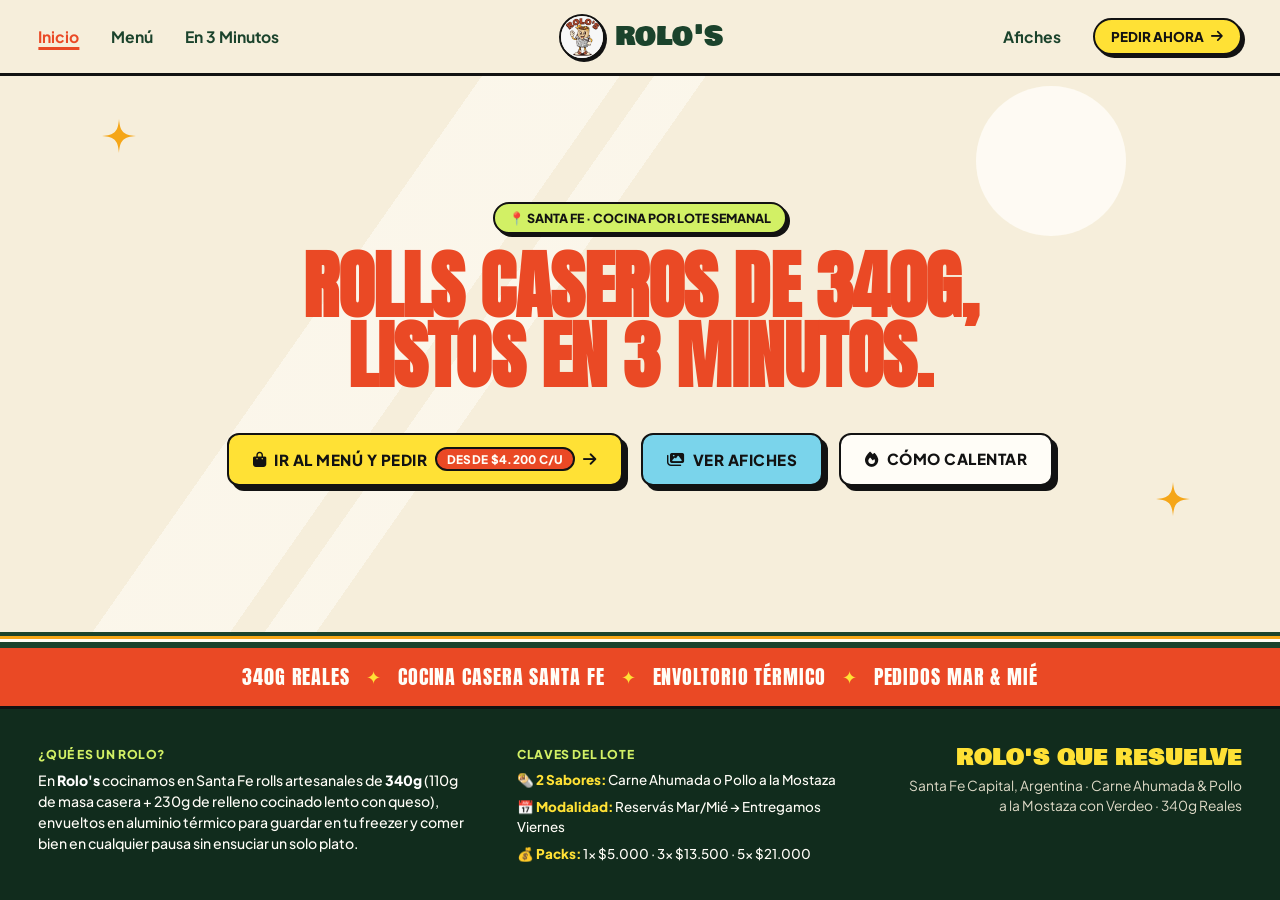
==== index.html @ 0a7bc47a "Move Rolo explainer to 3-column footer with right-aligned brand and balance hero gaps" ====
<!DOCTYPE html>
<html lang="es">
<head>
  <meta charset="UTF-8">
  <meta name="viewport" content="width=device-width, initial-scale=1.0">
  <title>Rolo's — Carne Ahumada &amp; Pollo a la Mostaza | Comida Casera al Paso</title>
  <meta name="description" content="340 gramos reales de sabor casero: Rolo Clásico de Carne Ahumada y Rolo Pollo a la Mostaza con Verdeo. Pedí tu pack semanal en Santa Fe.">

  <!-- Favicon -->
  <link rel="icon" type="image/jpeg" href="assets/img/logo_mascot.jpg">

  <!-- Google Fonts: Anton (Bitesized Condensed), Bowlby One SC (70s), Pacifico (Script), Plus Jakarta Sans (Neo-Brutalism UI) -->
  <link rel="preconnect" href="https://fonts.googleapis.com">
  <link rel="preconnect" href="https://fonts.gstatic.com" crossorigin>
  <link href="https://fonts.googleapis.com/css2?family=Anton&family=Bowlby+One+SC&family=Pacifico&family=Plus+Jakarta+Sans:wght@500;600;700;800;900&display=swap" rel="stylesheet">

  <!-- Font Awesome -->
  <link rel="stylesheet" href="https://cdnjs.cloudflare.com/ajax/libs/font-awesome/6.4.0/css/all.min.css">

  <!-- Stylesheet -->
  <link rel="stylesheet" href="assets/css/styles.css?v=20261117-8">
</head>
<body>

  <!-- Cortina de Transición Full-Screen (estilo La Canaca con logo ROLO'S centrado) -->
  <div class="rolos-page-curtain" id="rolosPageCurtain" aria-hidden="true">
    <div class="curtain-brand-center">
      <img src="assets/img/rolo_clasico.jpg" alt="" class="curtain-logo-img">
      <span class="curtain-logo-wordmark">rolo's</span>
    </div>
  </div>

  <!-- Componente Único Sticky: Header Principal + Sub-header de Vista Secundaria -->
  <header class="site-sticky-header" id="siteStickyHeader">
    <nav class="diner-navbar" aria-label="Navegación principal">
      <ul class="diner-nav-group">
        <li><a href="#inicio" data-view-target="inicio" aria-current="page">Inicio</a></li>
        <li><a href="#menu" data-view-target="menu">Menú</a></li>
        <li><a href="#como-calentar" data-view-target="menu" data-scroll-target="como-calentar">En 3 Minutos</a></li>
      </ul>

      <a href="#inicio" class="diner-brand-logo" data-view-target="inicio">
        <img src="assets/img/rolo_clasico.jpg" alt="Rolo's Mascota">
        <span class="diner-brand-text">rolo's</span>
      </a>

      <ul class="diner-nav-group">
        <li><a href="#afiches" data-view-target="afiches">Afiches</a></li>
        <li><button type="button" class="nav-cta-pill" data-view-target="menu">Pedir Ahora <i class="fas fa-arrow-right" aria-hidden="true"></i></button></li>
      </ul>

      <button type="button" class="nav-cta-pill mobile-nav-cta" data-view-target="menu">
        Pedir <i class="fas fa-arrow-right" aria-hidden="true"></i>
      </button>

      <div class="mobile-header-links" role="navigation" aria-label="Navegación móvil">
        <a href="#inicio" data-view-target="inicio" aria-current="page">Inicio</a>
        <a href="#menu" data-view-target="menu">Menú</a>
        <a href="#como-calentar" data-view-target="menu" data-scroll-target="como-calentar">3 Minutos</a>
        <a href="#afiches" data-view-target="afiches">Afiches</a>
      </div>
    </nav>

    <div class="view-subbar" id="viewSubbar" hidden>
      <span class="view-subbar-label" id="viewSubbarLabel">MENÚ &amp; CÓMO CALENTARLO</span>
    </div>
  </header>

  <main id="appViews">

  <!-- ========================================================================
       VISTA 1: PRINCIPAL / PORTADA (CONDUCE AL MENÚ Y A LOS AFICHES)
       ======================================================================== -->
  <section class="app-view" id="view-home" data-view="inicio" tabindex="-1" aria-label="Inicio de Rolo's">
  <div class="diner-window-frame diner-window-hero">
    <section class="diner-hero-stage">
      <div class="diner-sun-circle" aria-hidden="true"></div>

      <svg class="sparkle-star sparkle-left" viewBox="0 0 64 64" fill="currentColor" aria-hidden="true">
        <path d="M32 0 C34 24 40 30 64 32 C40 34 34 40 32 64 C30 40 24 34 0 32 C24 30 30 24 32 0 Z"/>
      </svg>

      <svg class="sparkle-star sparkle-right" viewBox="0 0 64 64" fill="currentColor" aria-hidden="true">
        <path d="M32 0 C34 24 40 30 64 32 C40 34 34 40 32 64 C30 40 24 34 0 32 C24 30 30 24 32 0 Z"/>
      </svg>

      <!-- 1. Encabezado principal -->
      <div class="hero-head-block view-stagger-1">
        <div class="hero-kicker-pill">
          📍 Santa Fe · Cocina por Lote Semanal
        </div>
        <h1 class="bitesized-headline hero-title-compact">
          ROLLS CASEROS DE 340G,<br>
          LISTOS EN 3 MINUTOS.
        </h1>
      </div>

      <!-- 2. Botones de acción arriba de la info (máxima prioridad en mobile y desktop) -->
      <div class="hero-action-row view-stagger-1">
        <button type="button" class="nb-btn nb-btn-cta-hero" id="btnHeroStartOrder" data-view-target="menu">
          <i class="fas fa-shopping-bag" aria-hidden="true"></i>
          <span>IR AL MENÚ Y PEDIR</span>
          <span class="cta-price-tag">Desde $4.200 c/u</span>
          <i class="fas fa-arrow-right" aria-hidden="true"></i>
        </button>

        <div class="hero-subactions-pair">
          <button type="button" class="nb-btn nb-btn-subaction cyan" id="btnHeroGoFlyers" data-view-target="afiches">
            <i class="fas fa-images" aria-hidden="true"></i>
            <span>VER AFICHES</span>
          </button>
          <a href="#como-calentar" class="nb-btn nb-btn-subaction cream" data-view-target="menu" data-scroll-target="como-calentar">
            <i class="fas fa-fire" aria-hidden="true"></i>
            <span>CÓMO CALENTAR</span>
          </a>
        </div>
      </div>
    </section>

    <!-- Franja Diner 70s Tipográfica de Cierre -->
    <div class="diner-hero-ribbon" aria-hidden="true">
      <div class="ribbon-stripes-70s"></div>
      <div class="ribbon-feature-bar">
        <span>340G REALES</span>
        <span class="ribbon-star">✦</span>
        <span>COCINA CASERA SANTA FE</span>
        <span class="ribbon-star">✦</span>
        <span>ENVOLTORIO TÉRMICO</span>
        <span class="ribbon-star">✦</span>
        <span>PEDIDOS MAR &amp; MIÉ</span>
      </div>
    </div>
  </div>
  </section>

  <!-- ========================================================================
       VISTA 2: MENÚ COMPLETO + GUÍA DE COCCIÓN EN 3 MINUTOS (CONTENIDO TAL CUAL)
       ======================================================================== -->
  <section class="app-view" id="view-menu" data-view="menu" tabindex="-1" aria-label="Menú y Cómo Cocinar el Rolo" hidden>

  <!-- ========================================================================
       2. FLUJO DE COMPRA DESKTOP (>= 768px): CARTA MENU + MOSTRADOR CHECKOUT
       (La vista de 3 celulares amarillos NO se muestra en Desktop)
       ======================================================================== -->
  <section class="bitesized-tile-section desktop-only-flow" id="carta-diner">
    <div class="desktop-kiosk-grid">

      <!-- COLUMNA IZQUIERDA: LA CARTA INTERACTIVA (SOLO 2 SABORES + PACKS) -->
      <div class="bitesized-menu-sheet">
        <div class="bitesized-menu-inner">
          <div class="menu-sheet-topbar">
            <h2 class="bitesized-menu-header">MENU</h2>
            <!-- Sticker ubicado limpiamente arriba, jamás pisa precios -->
            <div class="menu-header-sticker" title="Mascota Rolo del sabor seleccionado">
              <img src="assets/img/rolo_clasico.jpg" alt="Rolo Clásico Sticker" id="desktopStickerImg">
            </div>
          </div>

          <div class="bitesized-script-divider">
            <span>Armá tu Pedido en 2 Pasos</span>
          </div>

          <!-- PASO 1: Elegí tu Pack Rápido -->
          <div class="desktop-step-heading">
            <span class="step-badge-num">1</span> Elegí un pack rápido (o combiná abajo libremente)
          </div>
          <div class="desktop-pack-pills" role="group" aria-label="Packs promocionales">
            <button type="button" class="pack-pill-btn" data-desktop-pack="1">
              <span class="pack-pill-tag">Para probar</span>
              <span class="pack-pill-title">1 ROLO</span>
              <span class="pack-pill-price"><span class="pack-pill-old">$6.000</span>$5.000</span>
            </button>
            <button type="button" class="pack-pill-btn" data-desktop-pack="3">
              <span class="pack-pill-tag">Ahorrás 10%</span>
              <span class="pack-pill-title">PACK X 3</span>
              <span class="pack-pill-price"><span class="pack-pill-old">$16.500</span>$13.500</span>
            </button>
            <button type="button" class="pack-pill-btn" data-desktop-pack="5">
              <span class="pack-pill-tag">⭐ Más elegido</span>
              <span class="pack-pill-title">PACK X 5</span>
              <span class="pack-pill-price"><span class="pack-pill-old">$25.000</span>$21.000</span>
            </button>
          </div>

          <!-- PASO 2: Combiná los 2 Únicos Sabores de Rolo -->
          <div class="desktop-step-heading">
            <span class="step-badge-num">2</span> Combiná cuántos de cada sabor querés
          </div>
          <ul class="diner-menu-list">
            <!-- Sabor 1: Carne Ahumada -->
            <li class="diner-menu-row active-flavor" data-desktop-flavor="clasico">
              <div class="diner-menu-line">
                <img src="assets/img/rolo_clasico.jpg" alt="Rolo de Carne Ahumada" class="diner-row-thumb">
                <span class="diner-item-name">ROLO CLÁSICO (CARNE AHUMADA)</span>
                <span class="diner-dots"></span>
                <span class="diner-item-old-price">$6.000</span>
                <span class="diner-item-price">$5.000</span>
              </div>
              <div class="diner-row-bottom">
                <span class="diner-item-sub">340g · 60% cerdo magro braseado, 40% cebolla caramelizada, queso cremoso y masa casera.</span>
                <div class="desktop-stepper" aria-label="Cantidad de Rolo Carne Ahumada">
                  <button type="button" class="stepper-btn minus" data-step="dec" data-flavor="clasico" aria-label="Quitar uno de Carne">−</button>
                  <span class="stepper-qty" id="desktopQtyClasico">0</span>
                  <button type="button" class="stepper-btn" data-step="inc" data-flavor="clasico" aria-label="Sumar uno de Carne">+</button>
                </div>
              </div>
            </li>

            <!-- Sabor 2: Pollo a la Mostaza con Verdeo -->
            <li class="diner-menu-row" data-desktop-flavor="pollo">
              <div class="diner-menu-line">
                <img src="assets/img/rolo_pollo.jpg" alt="Rolo de Pollo a la Mostaza" class="diner-row-thumb">
                <span class="diner-item-name">POLLO A LA MOSTAZA CON VERDEO</span>
                <span class="diner-dots"></span>
                <span class="diner-item-old-price">$6.000</span>
                <span class="diner-item-price">$5.000</span>
              </div>
              <div class="diner-row-bottom">
                <span class="diner-item-sub">340g · Suprema desmechada en salsa suave de mostaza gourmet, verdeo fresco y muzzarella.</span>
                <div class="desktop-stepper" aria-label="Cantidad de Rolo Pollo a la Mostaza">
                  <button type="button" class="stepper-btn minus" data-step="dec" data-flavor="pollo" aria-label="Quitar uno de Pollo">−</button>
                  <span class="stepper-qty" id="desktopQtyPollo">0</span>
                  <button type="button" class="stepper-btn" data-step="inc" data-flavor="pollo" aria-label="Sumar uno de Pollo">+</button>
                </div>
              </div>
            </li>
          </ul>

          <!-- Aviso Inteligente de Descuento en Vivo -->
          <div class="desktop-promo-nudge" id="desktopPromoNudge" role="status" aria-live="polite">
            <i class="fas fa-hand-point-up"></i>
            <span>Sumá al menos 1 Rolo de Carne o Pollo arriba para preparar tu pedido.</span>
          </div>
        </div>
      </div>

      <!-- COLUMNA DERECHA (STICKY): VISOR DE MASCOTA ROLO + CHECKOUT WHATSAPP -->
      <aside class="desktop-counter-panel" aria-labelledby="desktopCounterHeading">
        <div class="desktop-step-heading" id="desktopCounterHeading" style="margin-bottom: 0.65rem;">
          <span class="step-badge-num">3</span> Tu Rolo en vivo &amp; envío por WhatsApp
        </div>

        <!-- Visor Dinámico de Mascota -->
        <div class="counter-mascot-stage">
          <img src="assets/img/rolo_clasico.jpg" alt="Mascota Rolo Activa" id="desktopShowcaseImg">
          <div class="counter-flavor-title" id="desktopShowcaseTitle">Rolo Clásico (Carne Ahumada)</div>
          <div class="mascot-speech-pill" id="desktopShowcaseSpeech">
            "¡El rey indiscutido con carne ahumada y queso fundente!"
          </div>
          <p class="counter-ingredients-text" id="desktopShowcaseIngredients">
            <strong>340g reales:</strong> 60% cerdo magro braseado + 40% cebolla caramelizada ahumada + 30g queso cremoso en masa casera de 110g.
          </p>
        </div>

        <!-- Metodología del Negocio + Countdown del Lote -->
        <div class="counter-methodology-card">
          <div class="methodology-header">
            <span class="methodology-tag"><i class="fas fa-calendar-check" aria-hidden="true"></i> Pedido por Lote</span>
            <span class="methodology-timer">
              Cierra: <strong class="counter-countdown-digits" id="desktopCountdownText">02d : 10h : 06m</strong>
            </span>
          </div>
          <div class="methodology-grid">
            <div class="methodology-step">
              <strong>1. Reservás tu lugar</strong>
              <span>Martes 20 y Miérc. 21</span>
              <small>Tomamos reservas hasta el cierre para cocinar sin sobrestock.</small>
            </div>
            <div class="methodology-step">
              <strong>2. Día de entrega</strong>
              <span>Viernes 23 en Santa Fe</span>
              <small>Recibís tus rolos frescos y envasados, listos para calentar en 3 min.</small>
            </div>
          </div>
        </div>

        <!-- Resumen Ticket -->
        <div class="counter-ticket-summary">
          <div>
            <strong style="font-size: 0.88rem; display: block;" id="desktopTicketTitle">SIN ROLO SELECCIONADO</strong>
            <span class="ticket-items-text" id="desktopTicketItems">Elegí al menos 1 Rolo</span>
          </div>
          <div class="ticket-price-box">
            <span class="ticket-old-price" id="desktopTicketOld">$0</span>
            <span class="ticket-final-price" id="desktopTicketFinal">$0</span>
          </div>
        </div>

        <!-- Formulario Accesible Desktop Checkout -->
        <form id="desktopOrderForm" novalidate aria-labelledby="desktopCounterHeading">
          <div class="nb-field">
            <label for="dClientName">Tu Nombre y Apellido <span aria-hidden="true">*</span></label>
            <input type="text" id="dClientName" name="client_name" class="nb-input" placeholder="Ej: Lucas Gómez" autocomplete="name" enterkeyhint="next" required>
            <span class="nb-field-error" id="dNameError" aria-live="polite"></span>
          </div>

          <div class="nb-field">
            <label for="dClientZone">Zona / Entrega en Santa Fe</label>
            <select id="dClientZone" name="client_zone" class="nb-input">
              <option value="Facultades (Junín y Pje. San Martín / UNL / UTN)">Facultades (Junín y Pje. San Martín)</option>
              <option value="Shopping / Peatonal San Martín">Shopping / Peatonal San Martín</option>
              <option value="Bulevar Gálvez / Pellegrini">Bulevar Gálvez / Pellegrini</option>
              <option value="Envío a Domicilio Viernes 23">Envío a Domicilio (Viernes 23)</option>
            </select>
          </div>

          <div class="nb-field">
            <label for="dClientAddress">Dirección o Local (Opcional)</label>
            <input type="text" id="dClientAddress" name="client_address" class="nb-input" placeholder="Ej: San Jerónimo 2400 / Local 12" autocomplete="street-address" enterkeyhint="done">
          </div>

          <fieldset class="nb-fieldset">
            <legend>Medio de Pago</legend>
            <div class="nb-radio-group">
              <label class="nb-radio-option">
                <input type="radio" name="d_payment" value="Transferencia / Alias" checked> Transferencia / Alias
              </label>
              <label class="nb-radio-option">
                <input type="radio" name="d_payment" value="Efectivo al recibir"> Efectivo al recibir
              </label>
            </div>
          </fieldset>

          <button type="submit" class="nb-btn nb-btn-yellow" id="dSubmitBtn" style="width: 100%; font-size: 0.98rem;">
            <i class="fab fa-whatsapp" style="font-size: 1.25rem;"></i>
            <span id="dSubmitLabel">ENVIAR PEDIDO ($0)</span>
          </button>
          <p id="dFormStatus" role="status" aria-live="polite" style="font-size: 0.78rem; font-weight: 800; color: var(--diner-green); text-align: center; margin-top: 0.45rem;"></p>
        </form>
      </aside>

    </div>
  </section>

  <!-- ========================================================================
       3. APP MOBILE-FIRST (@sepidy — SOLO VISIBLE EN MOBILE < 768px)
       ======================================================================== -->
  <section class="sepidy-app-section mobile-only-app" id="app-neobrutalista">
    <div class="sepidy-mobile-shell">

      <!-- PANTALLA 1 COMBINADA: SABORES + CONTADORES + DESCUENTOS + CHECKOUT -->
      <article class="sepidy-phone-frame" id="phoneScreenCatalog" data-screen="catalog">
        <div>
          <div class="sepidy-profile-bar">
            <div class="sepidy-profile-left">
              <img src="assets/img/rolo_clasico.jpg" alt="Rolo Avatar" class="sepidy-avatar" id="mHeaderAvatar1">
              <div class="sepidy-user-meta">
                <h3>Rolo's Santa Fe</h3>
                <span class="sepidy-handle-pill" id="mCartBadgeHandle">0 Rolo(s) cargados</span>
                <p>1x $5.000 · 3x $13.500 · 5x $21.000</p>
              </div>
            </div>
            <div style="display: flex; gap: 0.35rem;">
              <button type="button" class="sepidy-edit-dot" id="mFocusSearchBtn" aria-label="Buscar sabor">
                <i class="fas fa-search"></i>
              </button>
              <button type="button" class="sepidy-edit-dot" id="mBtnClearCart" aria-label="Reiniciar orden" style="background: #FFF;">
                <i class="fas fa-redo-alt"></i>
              </button>
            </div>
          </div>

          <div class="sepidy-inner-sheet">
            <search>
              <div class="sepidy-search-box">
                <i class="fas fa-search" aria-hidden="true"></i>
                <label for="mSearchInput" class="visually-hidden">Buscar sabor</label>
                <input type="search" id="mSearchInput" placeholder="Buscar Carne o Pollo..." autocorrect="off" spellcheck="false">
              </div>
            </search>

            <!-- Tabs Accesibles con focusgroup="tablist nomemory" -->
            <div class="sepidy-tabs-row" focusgroup="tablist nomemory" aria-label="Filtrar sabores de Rolo">
              <button type="button" class="sepidy-tab-btn" id="tab-all" aria-selected="true" focusgroupstart data-m-filter="all">TODOS (2)</button>
              <button type="button" class="sepidy-tab-btn" id="tab-clasico" aria-selected="false" data-m-filter="clasico">CARNE</button>
              <button type="button" class="sepidy-tab-btn" id="tab-pollo" aria-selected="false" data-m-filter="pollo">POLLO</button>
            </div>

            <div role="tabpanel" id="mCatalogPanel" aria-labelledby="tab-all">
              <!-- Tarjeta 1: Carne Ahumada -->
              <div class="sepidy-challenge-item" data-m-card="clasico">
                <div class="sepidy-item-title">[1/2] · Rolo Clásico Ahumado</div>
                <div class="sepidy-difficulty-row">
                  <span>Saciedad &amp; Sabor</span>
                  <span class="nb-stars" aria-label="5 de 5 estrellas">★★★★★</span>
                </div>
                <div class="sepidy-mini-author">
                  <img src="assets/img/rolo_clasico.jpg" alt="Rolo Clásico">
                  <div class="sepidy-user-meta">
                    <h3>Carne Ahumada y Queso</h3>
                    <span class="sepidy-handle-pill">@rolo.clasico</span>
                  </div>
                </div>
                <div class="sepidy-stats-row">
                  <span>Peso: 340g Reales</span>
                  <span>60% Cerdo / 40% Cebolla</span>
                </div>
                <div class="sepidy-dates-row">
                  <span>1 Rolo: <strong>$5.000</strong></span>
                  <span>Pack x5: <strong>$4.200 c/u</strong></span>
                </div>
                <div class="sepidy-dual-btns">
                  <button type="button" class="sepidy-action-btn cyan m-btn-preview" data-flavor="clasico">VER ROLO</button>
                  <div class="m-inline-stepper" aria-label="Cantidad de Carne Ahumada">
                    <button type="button" class="m-step-btn" data-m-step="dec" data-flavor="clasico" aria-label="Quitar uno de Carne Ahumada">−</button>
                    <span class="m-step-qty" id="mCardQtyClasico">0</span>
                    <button type="button" class="m-step-btn plus" data-m-step="inc" data-flavor="clasico" aria-label="Sumar uno de Carne Ahumada">+</button>
                  </div>
                </div>
              </div>

              <!-- Tarjeta 2: Pollo a la Mostaza con Verdeo -->
              <div class="sepidy-challenge-item" data-m-card="pollo">
                <div class="sepidy-item-title">[2/2] · Pollo a la Mostaza</div>
                <div class="sepidy-difficulty-row">
                  <span>Nuevo Sabor con Verdeo</span>
                  <span class="nb-stars" aria-label="5 de 5 estrellas">★★★★★</span>
                </div>
                <div class="sepidy-mini-author">
                  <img src="assets/img/rolo_pollo.jpg" alt="Rolo Pollo a la Mostaza">
                  <div class="sepidy-user-meta">
                    <h3>Pollo, Mostaza y Verdeo</h3>
                    <span class="sepidy-handle-pill">@rolo.pollo</span>
                  </div>
                </div>
                <div class="sepidy-stats-row">
                  <span>Peso: 340g Reales</span>
                  <span>Suprema + Muzzarella</span>
                </div>
                <div class="sepidy-dates-row">
                  <span>1 Rolo: <strong>$5.000</strong></span>
                  <span>Pack x5: <strong>$4.200 c/u</strong></span>
                </div>
                <div class="sepidy-dual-btns">
                  <button type="button" class="sepidy-action-btn cyan m-btn-preview" data-flavor="pollo">VER ROLO</button>
                  <div class="m-inline-stepper" aria-label="Cantidad de Pollo a la Mostaza">
                    <button type="button" class="m-step-btn" data-m-step="dec" data-flavor="pollo" aria-label="Quitar uno de Pollo">−</button>
                    <span class="m-step-qty" id="mCardQtyPollo">0</span>
                    <button type="button" class="m-step-btn plus" data-m-step="inc" data-flavor="pollo" aria-label="Sumar uno de Pollo">+</button>
                  </div>
                </div>
              </div>
            </div>
          </div>

          <!-- Barra dinámica de ahorro hacia Pack x3 / x5 -->
          <div class="sepidy-invite-banner" id="mPromoUpsellBanner" aria-live="polite">
            <p id="mPromoUpsellText">Sumá tu primer Rolo o armá un <strong>Pack x3 ($13.500)</strong>.</p>
            <button type="button" class="sepidy-action-btn yellow" id="mBtnQuickUpsell">
              +1 ROLO
            </button>
          </div>

          <!-- BLOQUE INTEGRADO: TOTAL + METODOLOGÍA + FORMULARIO CHECKOUT -->
          <div class="sepidy-inner-sheet" id="mobileCheckoutSection" style="margin-bottom: 0;">
            <div class="m-total-box">
              <div>
                <span class="m-total-label" id="mCartComboLabel">SIN ROLO SELECCIONADO</span>
                <span class="m-total-items" id="mCartSummaryItems">Elegí al menos 1 Rolo</span>
                <span class="m-total-old" id="mCartOldTotal">$0</span>
              </div>
              <div class="m-total-price" id="mCartFinalTotal">$0</div>
            </div>

            <div class="m-methodology-strip">
              <span><strong>1. Reservás:</strong> Mar 20 y Mié 21</span>
              <span><strong>2. Recibís:</strong> Vie 23</span>
            </div>

            <form id="mobileOrderForm" novalidate aria-label="Finalizar pedido en móvil">
              <div class="nb-field">
                <label for="mClientName">Tu Nombre <span aria-hidden="true">*</span></label>
                <input type="text" id="mClientName" name="m_client_name" class="nb-input" placeholder="Ej: Lucas Gómez" autocomplete="name" enterkeyhint="next" required>
                <span class="nb-field-error" id="mNameError" aria-live="polite"></span>
              </div>

              <div class="nb-field">
                <label for="mClientZone">Entrega en Santa Fe</label>
                <select id="mClientZone" name="m_client_zone" class="nb-input">
                  <option value="Facultades (Junín y Pje. San Martín / UNL / UTN)">Facultades (Junín y Pje. San Martín)</option>
                  <option value="Shopping / Peatonal San Martín">Shopping / Peatonal San Martín</option>
                  <option value="Bulevar Gálvez / Pellegrini">Bulevar Gálvez / Pellegrini</option>
                  <option value="Envío a Domicilio Viernes 23">Envío a Domicilio (Viernes 23)</option>
                </select>
              </div>

              <div class="nb-field">
                <label for="mClientAddress">Dirección / Referencia (Opcional)</label>
                <input type="text" id="mClientAddress" name="m_client_address" class="nb-input" placeholder="Ej: San Jerónimo 2400" autocomplete="street-address" enterkeyhint="done">
              </div>

              <fieldset class="nb-fieldset">
                <legend>Medio de Pago</legend>
                <div class="nb-radio-group">
                  <label class="nb-radio-option">
                    <input type="radio" name="m_payment" value="Transferencia / Alias" checked> Transferencia
                  </label>
                  <label class="nb-radio-option">
                    <input type="radio" name="m_payment" value="Efectivo al recibir"> Efectivo
                  </label>
                </div>
              </fieldset>

              <button type="submit" class="nb-btn nb-btn-yellow" id="mSubmitBtn" style="width: 100%; font-size: 0.92rem;">
                <i class="fab fa-whatsapp" style="font-size: 1.2rem;"></i>
                <span id="mSubmitLabel">ENVIAR POR WHATSAPP ($0)</span>
              </button>
              <p id="mFormStatus" role="status" aria-live="polite" style="font-size: 0.76rem; font-weight: 800; color: var(--diner-green); text-align: center; margin-top: 0.4rem;"></p>
            </form>
          </div>
        </div>
      </article>

      <!-- PANTALLA 2: MASCOTA ROLO EN VIVO + COUNTDOWN DEL LOTE -->
      <article class="sepidy-phone-frame" id="phoneScreenLote" data-screen="lote" hidden>
        <div>
          <button type="button" class="m-back-bar" id="mBtnBackToCatalog">
            <i class="fas fa-arrow-left" aria-hidden="true"></i>
            <span>VOLVER AL PEDIDO</span>
          </button>

          <div class="sepidy-profile-bar">
            <div class="sepidy-profile-left">
              <img src="assets/img/rolo_clasico.jpg" alt="Rolo Activo" class="sepidy-avatar" id="mLiveAvatarTop">
              <div class="sepidy-user-meta">
                <h3 id="mLiveHeaderName">Rolo Clásico</h3>
                <span class="sepidy-handle-pill" id="mLiveHeaderHandle">@rolo.clasico</span>
                <p>Masa casera 110g + 230g relleno</p>
              </div>
            </div>
            <button type="button" class="sepidy-edit-dot" id="mSwitchFlavorQuick" aria-label="Alternar entre Carne y Pollo">
              <i class="fas fa-sync-alt"></i>
            </button>
          </div>

          <div class="sepidy-inner-sheet">
            <div class="sepidy-item-title">Lote Octubre · Preventa Semanal</div>
            <div class="sepidy-difficulty-row">
              <span>Tocá abajo para cambiar entre Carne y Pollo</span>
            </div>

            <!-- Botón rápido de cambio de personaje -->
            <div class="sepidy-dual-btns" style="margin-bottom: 0.55rem;">
              <button type="button" class="sepidy-action-btn yellow m-btn-preview" data-flavor="clasico">🥩 Carne</button>
              <button type="button" class="sepidy-action-btn cyan m-btn-preview" data-flavor="pollo">🍗 Pollo</button>
            </div>

            <div class="mascot-live-stage">
              <img src="assets/img/rolo_clasico.jpg" alt="Mascota Rolo Dinámica" id="mShowcaseImg">
              <div class="mascot-speech-pill" id="mShowcaseSpeech">
                "¡El rey indiscutido con carne ahumada y queso fundente!"
              </div>
            </div>

            <p style="font-size: 0.78rem; font-weight: 700; color: #333; margin-bottom: 0.45rem;" id="mShowcaseIngredients">
              <strong>Ingredientes (340g):</strong> 60% cerdo magro braseado + 40% cebolla caramelizada ahumada + 30g queso cremoso.
            </p>

            <div class="sepidy-stats-row">
              <span>Pedidos: Martes 20 y Miérc. 21</span>
              <span>Entrega: Viernes 23</span>
            </div>

            <div class="sepidy-countdown-grid" aria-label="Tiempo restante para cierre de pedidos">
              <div class="countdown-unit">
                <div class="countdown-box" id="cdDays">02</div>
                <div class="countdown-label">Días</div>
              </div>
              <div class="countdown-colon">:</div>
              <div class="countdown-unit">
                <div class="countdown-box" id="cdHours">10</div>
                <div class="countdown-label">Horas</div>
              </div>
              <div class="countdown-colon">:</div>
              <div class="countdown-unit">
                <div class="countdown-box" id="cdMins">06</div>
                <div class="countdown-label">Mins</div>
              </div>
            </div>

            <button type="button" class="sepidy-action-btn yellow" id="mBtnAddSelected" style="width: 100%; font-size: 0.85rem;">
              ¡SUMAR 1 Y VOLVER AL PEDIDO! +
            </button>
          </div>
        </div>
      </article>

    </div>
  </section>

  <!-- ========================================================================
       4. GUÍA DE REGENERACIÓN EN 3 MINUTOS + GALERÍA DE FLYERS 70s
       ======================================================================== -->
  <section class="nb-info-section" id="como-calentar">
    <div class="container">
      <div style="text-align: center; max-width: 700px; margin: 0 auto;">
        <span class="hero-kicker-pill">🧼 CERO PLATOS SUCIOS</span>
        <h2 class="bitesized-headline" style="font-size: clamp(2.2rem, 5vw, 3.5rem); margin-bottom: 0.5rem;">
          ABRIR EL FREEZER, 3 MINUTOS DE CALOR Y A DISFRUTAR.
        </h2>
        <p style="font-weight: 600;">Su envoltorio térmico de aluminio de 40 cm conserva toda la humedad y te permite comerlo con una mano en la oficina, la facultad o en casa.</p>
      </div>

      <div class="nb-cards-3col">
        <div class="nb-feature-card">
          <span class="nb-step-pill">Método 01 · El Más Crocante</span>
          <h3>🍳 En Sartén o Plancha</h3>
          <p>Apoyá tu Rolo envuelto en su aluminio sobre la sartén caliente a fuego medio (3 min por lado). La masa casera saborizada queda dorada y súper crujiente.</p>
        </div>

        <div class="nb-feature-card">
          <span class="nb-step-pill">Método 02 · Calor Envolvente</span>
          <h3>🔥 En Horno o Airfryer</h3>
          <p>Mandalo directo con su papel aluminio a 180°C durante 6 a 8 minutos. El corazón de queso se funde por completo sin perder una gota de jugosidad.</p>
        </div>

        <div class="nb-feature-card">
          <span class="nb-step-pill">Método 03 · Exprés de Oficina</span>
          <h3>⚡ En Microondas</h3>
          <p>Retirá el aluminio, envolvelo en servilleta de papel y dale 1 minuto y medio a potencia máxima. ¡Listo para disfrutar en tu descanso de 30 minutos!</p>
        </div>
      </div>
    </div>
  </section>
  </section>

  <!-- ========================================================================
       VISTA 3: AFICHES DE ROLO'S (GALERÍA DE FLYERS 70s)
       ======================================================================== -->
  <section class="app-view" id="view-afiches" data-view="afiches" tabindex="-1" aria-label="Afiches de Rolo's" hidden>

  <section class="nb-info-section" id="galeria-retro" style="background: var(--diner-cream-light);">
    <div class="container">
      <div style="text-align: center; max-width: 720px; margin: 0 auto;">
        <span class="hero-kicker-pill">🎨 CAMPAÑA GRÁFICA 1970s</span>
        <h2 class="bitesized-headline" style="font-size: clamp(2.1rem, 4.8vw, 3.3rem); margin-bottom: 0.4rem;">
          COLECCIÓN DE AFICHES DE ROLO'S
        </h2>
        <p style="font-weight: 600;">Tocá cualquier flyer para abrirlo en pantalla completa.</p>
      </div>

      <div class="flyers-grid-4">
        <article class="nb-flyer-card" data-flyer-img="assets/img/flyer_octubre_v1_protagonista.jpg" data-flyer-title="Promo Lanzamiento Octubre: ¡Rolo's que Resuelve!">
          <img src="assets/img/flyer_octubre_v1_protagonista.jpg" alt="Flyer Promo Octubre Rolo's" loading="lazy">
          <h4>🔥 Promo Oficial Octubre</h4>
          <p>1x $5.000 · 3x $13.500 · 5x $21.000. Toma de pedidos Martes 20 y Miércoles 21 ➔ Entrega Viernes 23.</p>
        </article>

        <article class="nb-flyer-card" data-flyer-img="assets/img/flyer_relax.jpg" data-flyer-title="Rolo's Presents: ¡Guardá la Esponja!">
          <img src="assets/img/flyer_relax.jpg" alt="Flyer Guardá la Esponja" loading="lazy">
          <h4>🧼 ¡Guardá la Esponja!</h4>
          <p>Hoy los platos quedan de adorno en la bacha. Tu descanso no se negocia.</p>
        </article>

        <article class="nb-flyer-card" data-flyer-img="assets/img/flyer_freezer.jpg" data-flyer-title="Saturday Morning Freezer Sensation">
          <img src="assets/img/flyer_freezer.jpg" alt="Flyer Freezer Sensation" loading="lazy">
          <h4>❄️ Freezer Sensation</h4>
          <p>Stockeá tu congelador con los Fast-Packs de Rolo's y olvidate de cocinar.</p>
        </article>

        <article class="nb-flyer-card" data-flyer-img="assets/img/flyer_delivery.jpg" data-flyer-title="Burrito Blast: Reparto de Viernes y Sábados">
          <img src="assets/img/flyer_delivery.jpg" alt="Flyer Burrito Blast" loading="lazy">
          <h4>🛵 Burrito Blast Delivery</h4>
          <p>Te segundeamos el turno de hoy y el de mañana también en toda Santa Fe.</p>
        </article>
      </div>
    </div>
  </section>
  </section>

  </main>

  <!-- Footer -->
  <footer class="diner-footer">
    <div class="footer-grid">
      <div class="footer-col-story">
        <span class="footer-heading">¿Qué es un Rolo?</span>
        <p class="footer-copy">
          En <strong>Rolo's</strong> cocinamos en Santa Fe rolls artesanales de <strong>340g</strong> (110g de masa casera + 230g de relleno cocinado lento con queso), envueltos en aluminio térmico para guardar en tu freezer y comer bien en cualquier pausa sin ensuciar un solo plato.
        </p>
      </div>

      <div class="footer-col-facts">
        <span class="footer-heading">Claves del Lote</span>
        <ul class="footer-facts-list">
          <li><strong>🌯 2 Sabores:</strong> Carne Ahumada o Pollo a la Mostaza</li>
          <li><strong>📅 Modalidad:</strong> Reservás Mar/Mié → Entregamos Viernes</li>
          <li><strong>💰 Packs:</strong> 1x $5.000 · 3x $13.500 · 5x $21.000</li>
        </ul>
      </div>

      <div class="footer-col-brand">
        <p class="footer-brand-title">ROLO'S QUE RESUELVE</p>
        <p class="footer-brand-sub">Santa Fe Capital, Argentina · Carne Ahumada &amp; Pollo a la Mostaza con Verdeo · 340g Reales</p>
      </div>
    </div>
  </footer>

  <!-- Barra de Navegación Flotante Mobile-First (Solo visible en < 768px y dentro de Vista Menú) -->
  <nav class="mobile-sticky-dock" id="mobileStickyDock" aria-label="Navegación de la app móvil" hidden>
    <button type="button" class="sepidy-nav-item" data-mobile-tab="catalog" aria-pressed="true">
      <i class="fas fa-utensils"></i>
      <span>Pedido</span>
    </button>
    <button type="button" class="sepidy-nav-item" data-mobile-tab="lote" aria-pressed="false">
      <i class="fas fa-clock"></i>
      <span>Ver Rolo</span>
    </button>
    <button type="button" class="sticky-checkout-btn" id="mStickyGoCheckout">
      <span id="mStickyCheckoutText">CHECKOUT (0) · $0</span>
      <i class="fas fa-arrow-down" aria-hidden="true"></i>
    </button>
  </nav>

  <!-- Modal Lightbox Nativo <dialog closedby="any"> -->
  <dialog id="flyerDialog" class="nb-dialog" closedby="any" aria-labelledby="dialogTitle">
    <form method="dialog" style="display: flex; justify-content: space-between; align-items: center; margin-bottom: 0.75rem;">
      <h2 id="dialogTitle" style="font-family: var(--font-condensed); font-size: 1.35rem; text-transform: uppercase;">Flyer Rolo's</h2>
      <button type="submit" id="dialogCloseBtn" class="sepidy-action-btn yellow" style="padding: 0.3rem 0.7rem;" autofocus>CERRAR ✕</button>
    </form>
    <img src="" alt="Flyer Rolo's Ampliado" id="dialogImg" style="width: 100%; border-radius: 14px; border: 2.5px solid var(--nb-black); display: block;">
  </dialog>

  <script src="assets/js/main.js?v=20261117-6"></script>
</body>
</html>
---- assets/css/styles.css ----
/* ==========================================================================
   ROLO'S — MIX RETRO DINER (Bitesized Desktop) + NEO-BRUTALISMO (@sepidy Mobile)
   Solo 2 Sabores Reales: Carne Ahumada y Pollo a la Mostaza con Verdeo
   ========================================================================== */

:root {
  /* Paleta Bitesized Retro Diner */
  --diner-cream: #F6EEDB;
  --diner-cream-light: #FFFDF7;
  --diner-red: #EA4925;
  --diner-red-dark: #C83615;
  --diner-green: #1B432C;
  --diner-green-dark: #112C1D;
  --diner-booth-yellow: #F5A618;

  /* Paleta Sepideh Yazdi Neo-Brutalism */
  --nb-black: #121212;
  --nb-card-bg: #FAF4EE;
  --nb-mustard-bg: #FFC700;
  --nb-yellow-btn: #FFE135;
  --nb-cyan-btn: #7AD4EB;
  --nb-lime: #D2F065;
  --nb-red-accent: #D93829;

  /* Paleta Original Rolo's 70s */
  --rolo-terracotta: #8B2C1A;

  /* Tipografías */
  --font-condensed: 'Anton', 'Bowlby One SC', Impact, sans-serif;
  --font-retro: 'Bowlby One SC', 'Righteous', cursive, sans-serif;
  --font-script: 'Pacifico', Georgia, serif;
  --font-body: 'Plus Jakarta Sans', system-ui, -apple-system, sans-serif;

  /* Bordes y Sombras Neo-Brutalistas (0px blur) */
  --border-nb: 2.5px solid var(--nb-black);
  --border-nb-thick: 3.5px solid var(--nb-black);
  --shadow-nb-sm: 3px 3px 0px var(--nb-black);
  --shadow-nb: 5px 5px 0px var(--nb-black);
  --shadow-nb-lg: 8px 8px 0px var(--nb-black);
}

*, *::before, *::after {
  box-sizing: border-box;
  margin: 0;
  padding: 0;
}

html {
  scroll-behavior: smooth;
  scroll-padding-top: 120px;
  font-size: 16px;
}

body {
  font-family: var(--font-body);
  background-color: var(--diner-cream);
  color: var(--nb-black);
  line-height: 1.5;
  overflow-x: clip;
  min-height: 100dvh;
  display: flex;
  flex-direction: column;
}

body.is-menu-view {
  padding-bottom: 86px; /* Espacio para la barra móvil Neo-Brutalista en Menú */
}

@media (min-width: 768px) {
  body.is-menu-view {
    padding-bottom: 0;
  }
}

#appViews {
  flex: 1 0 auto;
  display: flex;
  flex-direction: column;
}

#view-home {
  flex: 1 0 auto;
  display: flex;
  flex-direction: column;
}

.diner-window-hero {
  flex: 1 0 auto;
  display: flex;
  flex-direction: column;
  justify-content: space-between;
}

.app-view[hidden],
.mobile-sticky-dock[hidden] {
  display: none !important;
}

.app-view:focus {
  outline: none;
}

/* ==========================================================================
   0. CORTINA DE TRANSICIÓN FULL-SCREEN (ESTILO LA CANACA) + LOGO ROLO'S
   ========================================================================== */
.rolos-page-curtain {
  position: fixed;
  inset: 0;
  z-index: 10000;
  display: grid;
  place-items: center;
  background-color: var(--diner-red);
  visibility: hidden;
  pointer-events: none;
  opacity: 0;
  will-change: transform, opacity;
}

.curtain-brand-center {
  display: flex;
  flex-direction: column;
  align-items: center;
  gap: 0.7rem;
  user-select: none;
}

.curtain-logo-img {
  width: 96px;
  height: 96px;
  border-radius: 50%;
  border: 4px solid var(--nb-black);
  box-shadow: 5px 5px 0 var(--nb-black);
  background: #FFF;
  object-fit: cover;
}

.curtain-logo-wordmark {
  font-family: var(--font-retro);
  font-size: clamp(2.4rem, 7vw, 3.6rem);
  line-height: 1;
  color: var(--diner-cream-light);
  text-shadow: 4px 4px 0 var(--nb-black);
  letter-spacing: -0.5px;
}

@media (prefers-reduced-motion: no-preference) {
  .rolos-page-curtain.is-exiting {
    visibility: visible;
    pointer-events: all;
    animation: rolosCurtainFadeInUp 620ms ease both;
  }

  .rolos-page-curtain.is-entering {
    visibility: visible;
    pointer-events: all;
    animation: rolosCurtainFadeOutDown 620ms ease both;
  }

  @media (max-width: 767px) {
    .rolos-page-curtain.is-entering {
      animation-name: rolosCurtainFadeOutUp;
    }
  }

  .app-view.is-animating-in .view-stagger-1 {
    animation: rolosBounceInUp 0.65s cubic-bezier(0.215, 0.61, 0.355, 1) both;
  }

  .app-view.is-animating-in .view-stagger-2 {
    animation: rolosFadeInUp 0.55s ease 140ms both;
  }

  .app-view.is-animating-in > section,
  .app-view.is-animating-in > .view-subbar {
    animation: rolosFadeInUp 0.5s ease both;
  }
}

@media (prefers-reduced-motion: reduce) {
  .rolos-page-curtain {
    display: none;
  }
}

@keyframes rolosCurtainFadeInUp {
  from {
    opacity: 0;
    transform: translate3d(0, 100%, 0);
  }
  to {
    opacity: 1;
    transform: translate3d(0, 0, 0);
  }
}

@keyframes rolosCurtainFadeOutDown {
  from {
    opacity: 1;
    transform: translate3d(0, 0, 0);
  }
  to {
    opacity: 0;
    transform: translate3d(0, 100%, 0);
  }
}

@keyframes rolosCurtainFadeOutUp {
  from {
    opacity: 1;
    transform: translate3d(0, 0, 0);
  }
  to {
    opacity: 0;
    transform: translate3d(0, -100%, 0);
  }
}

@keyframes rolosBounceInUp {
  0% {
    opacity: 0;
    transform: translate3d(0, 48px, 0);
  }
  65% {
    opacity: 1;
    transform: translate3d(0, -8px, 0);
  }
  85% {
    transform: translate3d(0, 3px, 0);
  }
  100% {
    opacity: 1;
    transform: translate3d(0, 0, 0);
  }
}

@keyframes rolosFadeInUp {
  from {
    opacity: 0;
    transform: translate3d(0, 24px, 0);
  }
  to {
    opacity: 1;
    transform: translate3d(0, 0, 0);
  }
}

/* Componente Único Sticky: Header Principal + Sub-barra de Vista Secundaria */
.site-sticky-header {
  position: sticky;
  top: 0;
  z-index: 950;
  width: 100%;
  background-color: var(--diner-cream);
  border-bottom: 3px solid var(--nb-black);
}

.view-subbar {
  width: 100%;
  background: var(--nb-card-bg);
  border-top: 2px solid var(--nb-black);
  padding: 0.45rem 1rem;
  display: flex;
  align-items: center;
  justify-content: center;
  text-align: center;
}

.view-subbar[hidden] {
  display: none !important;
}

.view-subbar-label {
  font-family: var(--font-condensed);
  font-size: 1.1rem;
  letter-spacing: 0.8px;
  color: var(--diner-green);
}

.container {
  width: 100%;
  max-width: none;
  margin: 0 auto;
  padding: 0 clamp(1rem, 3vw, 2.5rem);
}

.visually-hidden {
  position: absolute;
  clip-path: inset(50%);
  overflow: hidden;
  width: 1px;
  height: 1px;
  margin: -1px;
  padding: 0;
  border: 0;
  white-space: nowrap;
}

/* ==========================================================================
   1. BITESIZED DINER WINDOW HEADER & HERO SECTION
   ========================================================================== */
.diner-window-frame {
  position: relative;
  width: 100%;
  background-color: var(--diner-cream);
  overflow: hidden;
  background-image: linear-gradient(
    125deg,
    transparent 28%,
    rgba(255, 253, 247, 0.55) 28%,
    rgba(255, 253, 247, 0.55) 36%,
    transparent 36%,
    transparent 38%,
    rgba(255, 253, 247, 0.55) 38%,
    rgba(255, 253, 247, 0.55) 41%,
    transparent 41%
  );
}

.diner-nav-group a[aria-current="page"] {
  color: var(--diner-red);
  text-decoration: underline;
  text-decoration-thickness: 2.5px;
  text-underline-offset: 4px;
}

.diner-navbar {
  display: flex;
  flex-wrap: wrap;
  justify-content: space-between;
  align-items: center;
  gap: 0.6rem 1rem;
  width: 100%;
  padding: 0.85rem clamp(1rem, 3vw, 2.5rem);
  position: relative;
  z-index: 10;
}

.mobile-header-links {
  width: 100%;
  display: flex;
  justify-content: center;
  flex-wrap: wrap;
  gap: 0.4rem 0.85rem;
  padding-top: 0.55rem;
  border-top: 2px dashed rgba(27, 67, 44, 0.25);
}

.mobile-header-links a {
  text-decoration: none;
  color: var(--diner-green);
  font-weight: 800;
  font-size: 0.82rem;
  padding: 0.2rem 0.45rem;
  border-radius: 6px;
}

.mobile-header-links a[aria-current="page"] {
  background: var(--nb-lime);
  color: var(--nb-black);
  border: 1.5px solid var(--nb-black);
}

@media (min-width: 860px) {
  .mobile-header-links {
    display: none;
  }
}

.diner-nav-group {
  display: none;
  align-items: center;
  gap: 2rem;
  list-style: none;
}

@media (min-width: 860px) {
  .diner-nav-group {
    display: flex;
  }
}

.diner-nav-group a {
  text-decoration: none;
  color: var(--diner-green);
  font-weight: 700;
  font-size: 0.98rem;
  transition: color 0.15s ease;
}

.diner-nav-group a:hover {
  color: var(--diner-red);
}

.diner-brand-logo {
  display: flex;
  align-items: center;
  gap: 0.6rem;
  text-decoration: none;
  margin: 0;
}

.diner-brand-logo img {
  width: 46px;
  height: 46px;
  border-radius: 50%;
  border: 2.5px solid var(--nb-black);
  box-shadow: 2px 2px 0 var(--nb-black);
  background: #FFF;
}

.diner-brand-text {
  font-family: var(--font-retro);
  font-size: 1.9rem;
  color: var(--diner-green);
  letter-spacing: -0.5px;
  line-height: 1;
}

.nav-cta-pill {
  display: inline-flex;
  align-items: center;
  gap: 0.4rem;
  background: var(--nb-yellow-btn);
  color: var(--nb-black) !important;
  padding: 0.5rem 1.05rem;
  border-radius: 999px;
  border: 2.5px solid var(--nb-black);
  box-shadow: 3px 3px 0 var(--nb-black);
  font-family: inherit;
  font-size: 0.84rem;
  font-weight: 900 !important;
  text-transform: uppercase;
  cursor: pointer;
  transition: transform 0.12s ease, box-shadow 0.12s ease;
}

.nav-cta-pill:hover {
  transform: translate(2px, 2px);
  box-shadow: 1px 1px 0 var(--nb-black);
}

.mobile-nav-cta {
  display: inline-flex;
}

@media (min-width: 860px) {
  .mobile-nav-cta {
    display: none;
  }
}

/* Hero Centerpiece Typography + Distribución Centrada Equilibrada */
.diner-hero-stage {
  position: relative;
  text-align: center;
  width: 100%;
  flex: 1 0 auto;
  display: flex;
  flex-direction: column;
  justify-content: center;
  align-items: center;
  gap: clamp(1.75rem, 4.5vh, 3rem);
  padding: clamp(2.25rem, 7vh, 4.5rem) clamp(1rem, 3vw, 2.5rem);
  z-index: 4;
}

.diner-sun-circle {
  position: absolute;
  top: 10px;
  right: 12%;
  width: 150px;
  height: 150px;
  border-radius: 50%;
  background: rgba(255, 253, 247, 0.85);
  z-index: -1;
  pointer-events: none;
}

.sparkle-star {
  position: absolute;
  width: 34px;
  height: 34px;
  color: var(--diner-booth-yellow);
  pointer-events: none;
  animation: pulseSparkle 3s ease-in-out infinite alternate;
}

.sparkle-left {
  top: 8%;
  left: 8%;
}

.sparkle-right {
  bottom: 18%;
  right: 7%;
}

@keyframes pulseSparkle {
  0% { transform: scale(0.9) rotate(0deg); }
  100% { transform: scale(1.12) rotate(12deg); }
}

.hero-head-block {
  width: 100%;
  display: flex;
  flex-direction: column;
  align-items: center;
}

.hero-kicker-pill {
  display: inline-flex;
  align-items: center;
  gap: 0.45rem;
  background: var(--nb-lime);
  border: 2px solid var(--nb-black);
  box-shadow: var(--shadow-nb-sm);
  padding: 0.28rem 0.85rem;
  border-radius: 999px;
  font-weight: 800;
  font-size: 0.78rem;
  margin-bottom: 1.05rem;
  text-transform: uppercase;
}

.bitesized-headline {
  font-family: var(--font-condensed);
  font-size: clamp(2.4rem, 7.2vw, 5.4rem);
  line-height: 0.96;
  color: var(--diner-red);
  text-transform: uppercase;
  letter-spacing: -0.5px;
  margin-bottom: 1rem;
}

.hero-title-compact {
  font-size: clamp(2.15rem, 5.8vw, 4.6rem);
  margin-bottom: 0;
}

/* Botones de Acción (Arriba de la info, foco #1 en mobile) */
.hero-action-row {
  width: 100%;
  display: flex;
  flex-direction: column;
  justify-content: center;
  align-items: center;
  gap: 0.7rem;
}

.nb-btn-cta-hero {
  width: 100%;
  background-color: var(--nb-yellow-btn);
  border: 3px solid var(--nb-black);
  box-shadow: 5px 5px 0 var(--nb-black);
  border-radius: 16px;
  padding: 0.95rem 1.25rem;
  font-size: clamp(1rem, 2.2vw, 1.15rem);
  min-height: 60px;
  gap: 0.6rem;
  flex-wrap: wrap;
}

.nb-btn-cta-hero:hover {
  background-color: #FFD400;
  transform: translate(2.5px, 2.5px);
  box-shadow: 2.5px 2.5px 0 var(--nb-black);
}

.hero-subactions-pair {
  width: 100%;
  display: grid;
  grid-template-columns: 1fr 1fr;
  gap: 0.6rem;
}

.nb-btn-subaction {
  width: 100%;
  min-height: 46px;
  padding: 0.6rem 0.75rem;
  font-size: 0.78rem;
  border-radius: 12px;
  border: 2.5px solid var(--nb-black);
  box-shadow: 3px 3px 0 var(--nb-black);
}

.nb-btn-subaction.cyan {
  background-color: var(--nb-cyan-btn);
}

.nb-btn-subaction.cyan:hover {
  background-color: #63CBE5;
}

.nb-btn-subaction.cream {
  background-color: var(--diner-cream-light);
}

.nb-btn-subaction.cream:hover {
  background-color: var(--nb-lime);
}

.cta-price-tag {
  background: var(--diner-red);
  color: var(--diner-cream-light);
  border: 2px solid var(--nb-black);
  border-radius: 999px;
  padding: 0.16rem 0.6rem;
  font-size: 0.74rem;
  font-weight: 900;
  letter-spacing: 0.3px;
}

@media (min-width: 768px) {
  .hero-action-row {
    flex-direction: row;
    flex-wrap: wrap;
    gap: 1.15rem;
  }

  .nb-btn-cta-hero {
    width: auto;
    padding: 0.95rem 1.75rem;
    box-shadow: 6px 6px 0 var(--nb-black);
  }

  .hero-subactions-pair {
    width: auto;
    display: flex;
    gap: 1rem;
  }

  .nb-btn-subaction {
    width: auto;
    min-height: 56px;
    padding: 0.8rem 1.25rem;
    font-size: 0.88rem;
    box-shadow: 4px 4px 0 var(--nb-black);
  }
}

.nb-btn {
  display: inline-flex;
  align-items: center;
  justify-content: center;
  gap: 0.5rem;
  font-family: var(--font-body);
  font-weight: 900;
  font-size: 0.95rem;
  text-transform: uppercase;
  letter-spacing: 0.5px;
  padding: 0.8rem 1.5rem;
  min-height: 48px;
  border-radius: 12px;
  border: var(--border-nb);
  box-shadow: var(--shadow-nb);
  text-decoration: none;
  cursor: pointer;
  transition: transform 0.12s ease, box-shadow 0.12s ease, background-color 0.12s ease;
  color: var(--nb-black);
}

.nb-btn:hover {
  transform: translate(2px, 2px);
  box-shadow: 2px 2px 0px var(--nb-black);
}

.nb-btn:active {
  transform: translate(4px, 4px);
  box-shadow: 0px 0px 0px var(--nb-black);
}

.nb-btn-yellow {
  background-color: var(--nb-yellow-btn);
}

.nb-btn-cyan {
  background-color: var(--nb-cyan-btn);
}

.nb-btn-lime {
  background-color: var(--nb-lime);
}

/* Franja Diner 70s Tipográfica de Cierre */
.diner-hero-ribbon {
  position: relative;
  z-index: 6;
  width: 100%;
  margin-top: 1.25rem;
  border-top: 4px solid var(--diner-green);
}

.ribbon-stripes-70s {
  height: 12px;
  width: 100%;
  background: linear-gradient(
    to bottom,
    var(--diner-booth-yellow) 0% 33.3%,
    var(--diner-cream-light) 33.3% 66.6%,
    var(--diner-green) 66.6% 100%
  );
  border-bottom: 3px solid var(--diner-green);
}

.ribbon-feature-bar {
  background: var(--diner-red);
  color: var(--diner-cream-light);
  display: flex;
  flex-wrap: wrap;
  align-items: center;
  justify-content: center;
  gap: 0.5rem 1rem;
  padding: 0.85rem 1.5rem;
  font-family: var(--font-condensed);
  font-size: clamp(0.95rem, 2.2vw, 1.25rem);
  letter-spacing: 0.9px;
  text-transform: uppercase;
}

.ribbon-star {
  color: var(--nb-yellow-btn);
  font-size: 0.9em;
}

/* ==========================================================================
   VISIBILIDAD ESTRICTA: MOBILE (< 768px) VS DESKTOP (>= 768px)
   ========================================================================== */
.desktop-only-flow {
  display: none;
}

.mobile-only-app {
  display: block;
}

@media (min-width: 768px) {
  .desktop-only-flow {
    display: block;
  }

  .mobile-only-app {
    display: none;
  }
}

/* ==========================================================================
   2. DESKTOP FLOW (>= 768px): CARTA BITESIZED + MOSTRADOR CHECKOUT EN 2 COLS
   ========================================================================== */
.bitesized-tile-section {
  background-color: var(--diner-red);
  background-image:
    linear-gradient(to right, var(--diner-green-dark) 2px, transparent 2px),
    linear-gradient(to bottom, var(--diner-green-dark) 2px, transparent 2px);
  background-size: 56px 56px;
  width: 100%;
  padding: 3rem clamp(1rem, 3vw, 2.5rem);
  border-top: var(--border-nb-thick);
  border-bottom: var(--border-nb-thick);
  position: relative;
}

.desktop-kiosk-grid {
  width: 100%;
  display: grid;
  grid-template-columns: 1.22fr 0.78fr;
  gap: 2rem;
  align-items: start;
}

@media (max-width: 1024px) {
  .desktop-kiosk-grid {
    grid-template-columns: 1fr;
  }
}

/* Columna Izquierda: Hoja MENU Estilo Bitesized */
.bitesized-menu-sheet {
  background: var(--diner-cream-light);
  padding: 14px;
  border: 4px solid var(--nb-black);
  box-shadow: 12px 12px 0px var(--nb-black);
  position: relative;
}

.bitesized-menu-inner {
  border: 2.5px solid var(--diner-red);
  padding: 2rem 2rem 2.25rem;
  position: relative;
}

.menu-sheet-topbar {
  display: flex;
  align-items: center;
  justify-content: space-between;
  gap: 1rem;
  margin-bottom: 0.25rem;
}

.bitesized-menu-header {
  font-family: var(--font-condensed);
  font-size: clamp(4rem, 7vw, 6.2rem);
  line-height: 0.88;
  color: var(--diner-red);
  text-transform: uppercase;
  letter-spacing: 1px;
}

/* Sticker troquelado reubicado arriba a la derecha (nunca pisa los precios) */
.menu-header-sticker {
  width: 112px;
  height: 112px;
  background: #FFF;
  border: 3px solid var(--diner-green);
  border-radius: 50%;
  box-shadow: 4px 4px 0 var(--nb-black);
  padding: 6px;
  flex-shrink: 0;
  transform: rotate(5deg);
  transition: transform 0.2s ease;
}

.menu-header-sticker:hover {
  transform: rotate(0deg) scale(1.06);
}

.menu-header-sticker img {
  width: 100%;
  height: 100%;
  object-fit: contain;
  border-radius: 50%;
}

.bitesized-script-divider {
  display: flex;
  align-items: center;
  justify-content: center;
  gap: 1rem;
  margin: 0.6rem 0 1.5rem;
}

.bitesized-script-divider::before,
.bitesized-script-divider::after {
  content: "";
  flex: 1;
  height: 2.5px;
  background: var(--diner-green);
}

.bitesized-script-divider span {
  font-family: var(--font-script);
  font-size: 1.55rem;
  color: var(--diner-green);
  padding: 0 0.4rem;
}

.desktop-step-heading {
  font-size: 0.82rem;
  font-weight: 900;
  text-transform: uppercase;
  letter-spacing: 0.6px;
  color: var(--diner-green-dark);
  margin-bottom: 0.65rem;
  display: flex;
  align-items: center;
  gap: 0.5rem;
}

.step-badge-num {
  background: var(--nb-black);
  color: var(--nb-yellow-btn);
  width: 24px;
  height: 24px;
  border-radius: 50%;
  display: inline-flex;
  align-items: center;
  justify-content: center;
  font-size: 0.78rem;
}

/* Paso 1: Selector Rápido de Pack */
.desktop-pack-pills {
  display: grid;
  grid-template-columns: repeat(3, 1fr);
  gap: 0.75rem;
  margin-bottom: 1.75rem;
}

.pack-pill-btn {
  background: var(--nb-card-bg);
  border: 2.5px solid var(--nb-black);
  border-radius: 14px;
  padding: 0.75rem 0.65rem;
  box-shadow: 3px 3px 0 var(--nb-black);
  cursor: pointer;
  text-align: center;
  font-family: inherit;
  transition: transform 0.12s ease, box-shadow 0.12s ease, background-color 0.12s ease;
  position: relative;
}

.pack-pill-btn:hover {
  transform: translate(1.5px, 1.5px);
  box-shadow: 1.5px 1.5px 0 var(--nb-black);
}

.pack-pill-btn.active {
  background: var(--nb-yellow-btn);
}

.pack-pill-tag {
  display: inline-block;
  background: var(--nb-lime);
  border: 1.5px solid var(--nb-black);
  border-radius: 999px;
  font-size: 0.68rem;
  font-weight: 900;
  padding: 0.08rem 0.45rem;
  margin-bottom: 0.25rem;
  text-transform: uppercase;
}

.pack-pill-title {
  display: block;
  font-family: var(--font-condensed);
  font-size: 1.25rem;
  color: var(--nb-black);
  line-height: 1.1;
}

.pack-pill-price {
  display: block;
  font-weight: 900;
  font-size: 0.92rem;
  color: var(--diner-red-dark);
  margin-top: 0.15rem;
}

.pack-pill-old {
  font-size: 0.76rem;
  color: #666;
  text-decoration: line-through;
  font-weight: 700;
  margin-right: 0.25rem;
}

/* Paso 2: Filas de Sabores con Puntos Conductores y Stepper [- qty +] */
.diner-menu-list {
  list-style: none;
  display: flex;
  flex-direction: column;
  gap: 1.1rem;
}

.diner-menu-row {
  display: flex;
  flex-direction: column;
  gap: 0.35rem;
  padding: 0.85rem 0.95rem;
  border-radius: 14px;
  border: 2px solid transparent;
  cursor: pointer;
  transition: background-color 0.15s ease, border-color 0.15s ease;
}

.diner-menu-row:hover,
.diner-menu-row.active-flavor {
  background-color: rgba(255, 225, 53, 0.18);
  border-color: var(--nb-black);
}

.diner-menu-line {
  display: flex;
  align-items: center;
  gap: 0.5rem;
  width: 100%;
}

.diner-row-thumb {
  width: 52px;
  height: 52px;
  border-radius: 50%;
  border: 2px solid var(--nb-black);
  object-fit: contain;
  background: #FFF;
  flex-shrink: 0;
}

.diner-item-name {
  font-family: var(--font-condensed);
  font-size: clamp(1.35rem, 2.3vw, 1.85rem);
  color: var(--diner-red);
  text-transform: uppercase;
  line-height: 1;
  letter-spacing: 0.4px;
}

.diner-dots {
  flex: 1;
  border-bottom: 3px dotted var(--diner-red);
  margin: 0 0.35rem;
  position: relative;
  top: 2px;
  min-width: 24px;
}

.diner-item-old-price {
  font-size: 0.85rem;
  color: #777;
  text-decoration: line-through;
  font-weight: 800;
}

.diner-item-price {
  font-family: var(--font-condensed);
  font-size: 1.65rem;
  color: var(--diner-green);
}

.diner-row-bottom {
  display: flex;
  justify-content: space-between;
  align-items: center;
  gap: 1rem;
  padding-left: 60px;
}

.diner-item-sub {
  font-size: 0.85rem;
  font-weight: 700;
  color: var(--diner-green-dark);
}

/* Stepper Neo-Brutalista [- qty +] */
.desktop-stepper {
  display: inline-flex;
  align-items: center;
  gap: 0.4rem;
  background: #FFF;
  border: 2.5px solid var(--nb-black);
  border-radius: 999px;
  padding: 0.2rem 0.35rem;
  box-shadow: 2.5px 2.5px 0 var(--nb-black);
  flex-shrink: 0;
}

.stepper-btn {
  width: 34px;
  height: 34px;
  border-radius: 50%;
  border: 2px solid var(--nb-black);
  background: var(--nb-yellow-btn);
  color: var(--nb-black);
  font-weight: 900;
  font-size: 1.1rem;
  cursor: pointer;
  display: flex;
  align-items: center;
  justify-content: center;
  transition: transform 0.1s ease;
}

.stepper-btn.minus {
  background: var(--nb-card-bg);
}

.stepper-btn:hover {
  transform: scale(1.06);
}

.stepper-qty {
  font-family: var(--font-condensed);
  font-size: 1.35rem;
  min-width: 28px;
  text-align: center;
  color: var(--nb-black);
}

/* Aviso Inteligente de Descuento */
.desktop-promo-nudge {
  margin-top: 1.5rem;
  background: var(--nb-lime);
  border: 2.5px solid var(--nb-black);
  border-radius: 14px;
  padding: 0.85rem 1rem;
  box-shadow: 4px 4px 0 var(--nb-black);
  font-size: 0.9rem;
  font-weight: 800;
  display: flex;
  align-items: center;
  gap: 0.65rem;
}

/* Columna Derecha: Mostrador Sticky de Rolo + Checkout Directo */
.desktop-counter-panel {
  position: sticky;
  top: 124px;
  background: var(--nb-card-bg);
  border: 4px solid var(--nb-black);
  border-radius: 26px;
  box-shadow: 10px 10px 0 var(--nb-black);
  padding: 1.35rem;
}

.counter-mascot-stage {
  background: #FFF;
  border: 2.5px solid var(--nb-black);
  border-radius: 18px;
  padding: 0.9rem;
  text-align: center;
  box-shadow: 4px 4px 0 var(--nb-black);
  margin-bottom: 1rem;
}

.counter-mascot-stage img {
  width: 155px;
  height: 155px;
  object-fit: contain;
  display: block;
  margin: 0 auto 0.5rem;
  transition: transform 0.25s cubic-bezier(0.34, 1.56, 0.64, 1), opacity 0.2s ease;
}

.counter-mascot-stage img.switching {
  transform: scale(0.84) rotate(-5deg);
  opacity: 0.4;
}

.counter-flavor-title {
  font-family: var(--font-condensed);
  font-size: 1.5rem;
  color: var(--diner-red);
  text-transform: uppercase;
  line-height: 1.05;
}

.mascot-speech-pill {
  background: var(--nb-yellow-btn);
  border: 2px solid var(--nb-black);
  border-radius: 10px;
  padding: 0.35rem 0.65rem;
  font-size: 0.78rem;
  font-weight: 800;
  margin-top: 0.4rem;
  display: inline-block;
  box-shadow: 2px 2px 0 var(--nb-black);
}

.counter-ingredients-text {
  font-size: 0.78rem;
  font-weight: 600;
  color: #444;
  margin-top: 0.55rem;
  line-height: 1.35;
}

/* Metodología por Lote + Countdown en Mostrador Desktop */
.counter-methodology-card {
  background: #FFF;
  border: 2px solid var(--nb-black);
  border-radius: 14px;
  padding: 0.7rem 0.85rem;
  margin-bottom: 1rem;
  box-shadow: 2.5px 2.5px 0 var(--nb-black);
}

.methodology-header {
  display: flex;
  align-items: center;
  justify-content: space-between;
  gap: 0.5rem;
  padding-bottom: 0.5rem;
  margin-bottom: 0.55rem;
  border-bottom: 1.5px dashed var(--nb-black);
  font-size: 0.76rem;
  font-weight: 800;
}

.methodology-tag {
  background: var(--nb-lime);
  border: 1.5px solid var(--nb-black);
  border-radius: 999px;
  padding: 0.15rem 0.55rem;
  font-size: 0.7rem;
  font-weight: 900;
  text-transform: uppercase;
}

.methodology-timer {
  display: flex;
  align-items: center;
  gap: 0.35rem;
  font-size: 0.75rem;
}

.counter-countdown-digits {
  font-family: var(--font-condensed);
  font-size: 1.05rem;
  color: var(--nb-red-accent);
  letter-spacing: 0.5px;
}

.methodology-grid {
  display: grid;
  grid-template-columns: 1fr 1fr;
  gap: 0.55rem;
}

.methodology-step {
  background: var(--diner-cream-light);
  border: 1.5px solid var(--nb-black);
  border-radius: 10px;
  padding: 0.45rem 0.55rem;
  display: flex;
  flex-direction: column;
  gap: 0.12rem;
}

.methodology-step strong {
  font-size: 0.72rem;
  text-transform: uppercase;
  color: var(--diner-green);
}

.methodology-step span {
  font-size: 0.78rem;
  font-weight: 900;
  color: var(--nb-black);
}

.methodology-step small {
  font-size: 0.69rem;
  font-weight: 600;
  line-height: 1.28;
  color: #444;
}

/* Ticket Resumen & Formulario en Desktop */
.counter-ticket-summary {
  background: var(--nb-yellow-btn);
  border: 2.5px solid var(--nb-black);
  border-radius: 14px;
  padding: 0.85rem 1rem;
  box-shadow: 3.5px 3.5px 0 var(--nb-black);
  margin-bottom: 1rem;
  display: flex;
  justify-content: space-between;
  align-items: center;
  gap: 0.75rem;
}

.ticket-items-text {
  font-size: 0.82rem;
  font-weight: 800;
  color: #222;
}

.ticket-price-box {
  text-align: right;
  flex-shrink: 0;
}

.ticket-old-price {
  font-size: 0.78rem;
  color: #555;
  text-decoration: line-through;
  font-weight: 800;
  display: block;
}

.ticket-final-price {
  font-family: var(--font-condensed);
  font-size: 2rem;
  line-height: 1;
  color: var(--nb-black);
}

/* ==========================================================================
   3. MOBILE-FIRST APP (@sepidy — SOLO VISIBLE EN < 768px)
   ========================================================================== */
.sepidy-app-section {
  background-color: var(--nb-mustard-bg);
  background-image: radial-gradient(var(--nb-black) 1.75px, transparent 1.75px);
  background-size: 22px 22px;
  border-top: var(--border-nb-thick);
  border-bottom: var(--border-nb-thick);
  padding: 1.5rem 0.75rem 2.25rem;
  position: relative;
}

.sepidy-mobile-shell {
  width: 100%;
  margin: 0 auto;
}

.sepidy-phone-frame {
  background: var(--nb-card-bg);
  border: 3.5px solid var(--nb-black);
  border-radius: 28px;
  box-shadow: 6px 6px 0px var(--nb-black);
  padding: 1rem 0.9rem;
  display: flex;
  flex-direction: column;
  justify-content: space-between;
  min-height: 620px;
  position: relative;
}

.sepidy-phone-frame[hidden] {
  display: none;
}

.sepidy-profile-bar {
  display: flex;
  align-items: center;
  justify-content: space-between;
  margin-bottom: 0.85rem;
}

.sepidy-profile-left {
  display: flex;
  align-items: center;
  gap: 0.65rem;
}

.sepidy-avatar {
  width: 50px;
  height: 50px;
  border-radius: 50%;
  border: 2px solid var(--nb-black);
  object-fit: cover;
  background: #FFF;
  flex-shrink: 0;
}

.sepidy-user-meta h3 {
  font-size: 0.95rem;
  font-weight: 800;
  color: var(--nb-black);
  line-height: 1.15;
}

.sepidy-handle-pill {
  display: inline-block;
  background: var(--nb-lime);
  padding: 0.05rem 0.5rem;
  border-radius: 999px;
  font-size: 0.74rem;
  font-weight: 800;
  color: var(--nb-black);
  margin: 0.1rem 0;
}

.sepidy-user-meta p {
  font-size: 0.72rem;
  color: #555;
  font-weight: 600;
}

.sepidy-edit-dot {
  width: 34px;
  height: 34px;
  border-radius: 50%;
  background: var(--nb-cyan-btn);
  border: 2px solid var(--nb-black);
  display: flex;
  align-items: center;
  justify-content: center;
  font-size: 0.82rem;
  cursor: pointer;
}

.sepidy-inner-sheet {
  border: 2px solid var(--nb-black);
  border-radius: 18px;
  background: var(--nb-card-bg);
  box-shadow: 3px 3px 0px var(--nb-black);
  padding: 0.85rem;
  margin-bottom: 0.85rem;
  position: relative;
  flex-grow: 1;
}

/* Buscador en Mobile */
.sepidy-search-box {
  display: flex;
  align-items: center;
  gap: 0.5rem;
  border: 2px solid var(--nb-black);
  border-radius: 10px;
  padding: 0.45rem 0.75rem;
  background: #FFFDF9;
  margin-bottom: 0.75rem;
}

.sepidy-search-box input {
  border: none;
  background: transparent;
  width: 100%;
  font-family: inherit;
  font-size: max(1rem, 1em);
  font-weight: 600;
  color: var(--nb-black);
}

.sepidy-search-box input:focus {
  outline: none;
}

/* Tabs de Filtro en Pantalla 1 (TODOS | CARNE | POLLO) */
.sepidy-tabs-row {
  display: flex;
  flex-wrap: nowrap;
  overflow-x: auto;
  border-bottom: 2px solid var(--nb-black);
  padding-bottom: 0.45rem;
  margin-bottom: 0.75rem;
  gap: 0.5rem;
}

.sepidy-tab-btn {
  position: relative;
  flex: none;
  background: none;
  border: none;
  font-family: inherit;
  font-size: 0.78rem;
  font-weight: 800;
  text-transform: uppercase;
  color: #444;
  cursor: pointer;
  padding: 0.35rem 0.65rem;
  border-radius: 8px;
}

.sepidy-tab-btn[aria-selected="true"] {
  background: var(--nb-yellow-btn);
  color: var(--nb-black);
}

.sepidy-tab-btn[aria-selected="true"]::after {
  content: "";
  position: absolute;
  inset: auto 0 0;
  border-block-end: 3px solid var(--nb-black);
}

.sepidy-challenge-item {
  border-bottom: 2px solid var(--nb-black);
  padding-bottom: 0.85rem;
  margin-bottom: 0.85rem;
}

.sepidy-challenge-item:last-of-type {
  border-bottom: none;
  margin-bottom: 0;
  padding-bottom: 0;
}

.sepidy-item-title {
  font-size: 0.96rem;
  font-weight: 800;
  color: var(--nb-black);
}

.sepidy-difficulty-row {
  display: flex;
  justify-content: space-between;
  align-items: center;
  font-size: 0.75rem;
  color: #555;
  font-weight: 600;
  margin-bottom: 0.5rem;
}

.nb-stars {
  display: inline-flex;
  gap: 2px;
  color: var(--nb-yellow-btn);
  -webkit-text-stroke: 1.2px var(--nb-black);
  font-size: 0.9rem;
}

.sepidy-mini-author {
  display: flex;
  align-items: center;
  gap: 0.6rem;
  margin-bottom: 0.5rem;
}

.sepidy-mini-author img {
  width: 44px;
  height: 44px;
  border-radius: 50%;
  border: 2px solid var(--nb-black);
  object-fit: cover;
  background: #FFF;
}

.sepidy-stats-row {
  display: flex;
  justify-content: space-between;
  font-size: 0.74rem;
  color: #555;
  font-weight: 600;
  margin-bottom: 0.2rem;
}

.sepidy-dates-row {
  display: flex;
  justify-content: space-between;
  font-size: 0.76rem;
  font-weight: 700;
  color: #555;
  margin-bottom: 0.65rem;
}

.sepidy-dates-row strong {
  color: var(--nb-red-accent);
}

.sepidy-dual-btns {
  display: grid;
  grid-template-columns: 1fr 1fr;
  gap: 0.65rem;
}

.sepidy-action-btn {
  min-height: 44px;
  padding: 0.5rem 0.65rem;
  border: 2px solid var(--nb-black);
  border-radius: 10px;
  box-shadow: 2.5px 2.5px 0px var(--nb-black);
  font-family: inherit;
  font-size: 0.78rem;
  font-weight: 900;
  text-transform: uppercase;
  cursor: pointer;
  color: var(--nb-black);
}

.sepidy-action-btn.yellow {
  background: var(--nb-yellow-btn);
}

.sepidy-action-btn.cyan {
  background: var(--nb-cyan-btn);
}

/* Countdown en Pantalla 2 Mobile */
.sepidy-countdown-grid {
  display: flex;
  align-items: center;
  justify-content: center;
  gap: 0.55rem;
  margin: 0.65rem 0 0.75rem;
}

.countdown-unit {
  text-align: center;
}

.countdown-box {
  width: 56px;
  height: 54px;
  background: #FFFDF9;
  border: 2.5px solid var(--nb-black);
  border-radius: 10px;
  box-shadow: 3px 3px 0px var(--nb-black);
  display: flex;
  align-items: center;
  justify-content: center;
  font-size: 1.35rem;
  font-weight: 900;
  margin-bottom: 0.2rem;
}

.countdown-label {
  font-size: 0.72rem;
  font-weight: 800;
  color: var(--nb-red-accent);
}

.countdown-colon {
  font-size: 1.4rem;
  font-weight: 900;
  color: var(--nb-red-accent);
  margin-top: -16px;
}

.mascot-live-stage {
  background: #FFFFFF;
  border: 2px solid var(--nb-black);
  border-radius: 14px;
  padding: 0.65rem;
  margin: 0.5rem 0 0.7rem;
  text-align: center;
  box-shadow: 2.5px 2.5px 0 var(--nb-black);
}

.mascot-live-stage img {
  width: 155px;
  height: 155px;
  object-fit: contain;
  display: block;
  margin: 0 auto;
  transition: transform 0.25s cubic-bezier(0.34, 1.56, 0.64, 1), opacity 0.2s ease;
}

.mascot-live-stage img.switching {
  transform: scale(0.82) rotate(-6deg);
  opacity: 0.4;
}

/* Pantalla 3 Mobile: Barra dinámica de ahorro + Filas de Pedido */
.sepidy-invite-banner {
  background: var(--nb-lime);
  border: 2px solid var(--nb-black);
  border-radius: 14px;
  padding: 0.65rem 0.75rem;
  display: flex;
  align-items: center;
  justify-content: space-between;
  gap: 0.5rem;
  margin-bottom: 0.75rem;
  box-shadow: 2.5px 2.5px 0px var(--nb-black);
}

.sepidy-invite-banner p {
  font-size: 0.78rem;
  font-weight: 800;
  line-height: 1.25;
}

.sepidy-invite-banner .sepidy-action-btn {
  flex-shrink: 0;
  white-space: nowrap;
}

/* Contadores inline + Total + Metodología + Sticky Checkout (Mobile Unificado) */
.m-inline-stepper {
  display: flex;
  align-items: center;
  justify-content: space-between;
  background: #FFFDF9;
  border: 2px solid var(--nb-black);
  border-radius: 10px;
  box-shadow: 2.5px 2.5px 0 var(--nb-black);
  padding: 2px;
  min-height: 44px;
}

.m-step-btn {
  width: 36px;
  height: 36px;
  border-radius: 8px;
  border: 1.5px solid var(--nb-black);
  background: #FFF;
  font-family: inherit;
  font-size: 1.05rem;
  font-weight: 900;
  color: var(--nb-black);
  cursor: pointer;
  display: inline-flex;
  align-items: center;
  justify-content: center;
}

.m-step-btn.plus {
  background: var(--nb-yellow-btn);
}

.m-step-qty {
  font-family: var(--font-condensed);
  font-size: 1.25rem;
  min-width: 24px;
  text-align: center;
  color: var(--nb-black);
}

#mobileCheckoutSection {
  scroll-margin-top: 16px;
}

.m-total-box {
  background: var(--nb-yellow-btn);
  border: 2px solid var(--nb-black);
  border-radius: 12px;
  padding: 0.65rem 0.75rem;
  margin-bottom: 0.65rem;
  box-shadow: 2.5px 2.5px 0 var(--nb-black);
  display: flex;
  justify-content: space-between;
  align-items: center;
  gap: 0.5rem;
}

.m-total-label {
  font-size: 0.72rem;
  font-weight: 900;
  display: block;
}

.m-total-items {
  font-size: 0.76rem;
  font-weight: 700;
  color: #222;
  display: block;
}

.m-total-old {
  font-size: 0.74rem;
  text-decoration: line-through;
  color: #555;
  font-weight: 800;
  display: block;
}

.m-total-price {
  font-family: var(--font-condensed);
  font-size: 1.75rem;
  line-height: 1;
  flex-shrink: 0;
}

.m-methodology-strip {
  display: flex;
  justify-content: space-between;
  gap: 0.5rem;
  flex-wrap: wrap;
  background: var(--diner-cream-light);
  border: 1.5px solid var(--nb-black);
  border-radius: 10px;
  padding: 0.45rem 0.65rem;
  margin-bottom: 0.75rem;
  font-size: 0.72rem;
  font-weight: 700;
  color: var(--nb-black);
}

.m-back-bar {
  width: 100%;
  min-height: 46px;
  display: flex;
  align-items: center;
  justify-content: center;
  gap: 0.55rem;
  background: var(--diner-red);
  color: var(--diner-cream-light);
  border: 2.5px solid var(--nb-black);
  border-radius: 14px;
  padding: 0.6rem 1rem;
  margin-bottom: 0.85rem;
  font-family: inherit;
  font-size: 0.9rem;
  font-weight: 900;
  letter-spacing: 0.4px;
  text-transform: uppercase;
  cursor: pointer;
  box-shadow: 3.5px 3.5px 0 var(--nb-black);
  transition: transform 0.12s ease, box-shadow 0.12s ease;
}

.m-back-bar:active {
  transform: translate(2px, 2px);
  box-shadow: 1.5px 1.5px 0 var(--nb-black);
}

/* Barra Inferior Fija Mobile-First con Botón Sticky al Checkout */
.mobile-sticky-dock {
  position: fixed;
  bottom: 12px;
  left: 50%;
  transform: translateX(-50%);
  width: calc(100% - 20px);
  max-width: 440px;
  background: var(--nb-card-bg);
  border: 3px solid var(--nb-black);
  border-radius: 999px;
  box-shadow: 4px 4px 0px var(--nb-black);
  padding: 0.4rem 0.55rem;
  display: flex;
  justify-content: space-between;
  align-items: center;
  gap: 0.35rem;
  z-index: 999;
}

@media (min-width: 768px) {
  .mobile-sticky-dock {
    display: none;
  }
}

.sepidy-nav-item {
  position: relative;
  display: flex;
  flex-direction: column;
  align-items: center;
  font-size: 0.7rem;
  font-weight: 800;
  color: var(--nb-black);
  cursor: pointer;
  padding: 0.25rem 0.55rem;
  z-index: 1;
  background: none;
  border: none;
  font-family: inherit;
  flex-shrink: 0;
}

.sepidy-nav-item i {
  font-size: 0.9rem;
  margin-bottom: 2px;
}

.sepidy-nav-item[aria-pressed="true"]::before {
  content: "";
  position: absolute;
  inset: 2px -2px;
  background: var(--nb-lime);
  border-radius: 40% 60% 55% 45% / 60% 45% 55% 40%;
  transform: rotate(-3deg);
  z-index: -1;
}

.sticky-checkout-btn {
  display: inline-flex;
  align-items: center;
  justify-content: center;
  gap: 0.4rem;
  background: var(--nb-yellow-btn);
  border: 2px solid var(--nb-black);
  border-radius: 999px;
  box-shadow: 2.5px 2.5px 0 var(--nb-black);
  padding: 0.55rem 0.85rem;
  font-family: inherit;
  font-size: 0.74rem;
  font-weight: 900;
  color: var(--nb-black);
  text-transform: uppercase;
  cursor: pointer;
  white-space: nowrap;
  flex-shrink: 0;
}

.sticky-checkout-btn:active {
  transform: translate(1.5px, 1.5px);
  box-shadow: 1px 1px 0 var(--nb-black);
}

/* ==========================================================================
   4. FORMULARIO ACCESIBLE COMPARTIDO (MOBILE & DESKTOP)
   ========================================================================== */
.nb-field {
  margin-block-end: 0.85rem;
}

.nb-field label {
  display: block;
  font-size: 0.78rem;
  font-weight: 800;
  margin-bottom: 0.25rem;
  text-transform: uppercase;
}

.nb-input {
  width: 100%;
  min-height: 48px;
  padding: 0.6rem 0.8rem;
  border: 2px solid var(--nb-black);
  border-radius: 10px;
  background: #FFF;
  font: inherit;
  font-size: max(1rem, 1em);
  font-weight: 600;
  box-shadow: 2.5px 2.5px 0 var(--nb-black);
}

.nb-input:focus-visible {
  outline: 3px solid var(--diner-red);
  outline-offset: 2px;
}

.nb-input:user-invalid,
.nb-input[aria-invalid="true"] {
  border-color: var(--nb-red-accent);
  background: #FFF5F5;
}

.nb-field-error {
  color: var(--nb-red-accent);
  font-size: 0.76rem;
  font-weight: 800;
  margin-top: 0.25rem;
  display: block;
}

.nb-fieldset {
  border: 2px solid var(--nb-black);
  border-radius: 12px;
  padding: 0.6rem 0.75rem;
  margin-block-end: 0.9rem;
  background: #FFF;
}

.nb-fieldset legend {
  font-size: 0.75rem;
  font-weight: 900;
  text-transform: uppercase;
  padding: 0 0.4rem;
}

.nb-radio-group {
  display: flex;
  gap: 1rem;
  flex-wrap: wrap;
}

.nb-radio-option {
  display: inline-flex;
  align-items: center;
  gap: 0.4rem;
  font-size: 0.85rem;
  font-weight: 700;
  min-height: 44px;
  cursor: pointer;
}

.nb-radio-option input[type="radio"] {
  accent-color: var(--diner-red);
  width: 18px;
  height: 18px;
}

/* ==========================================================================
   5. SECCIONES INFORMATIVAS (3 MINUTOS + FLYERS 70s) & DIALOG
   ========================================================================== */
.nb-info-section {
  padding: 3.75rem 0;
  background: var(--diner-cream);
  border-bottom: var(--border-nb-thick);
}

.nb-cards-3col {
  display: grid;
  grid-template-columns: repeat(auto-fit, minmax(260px, 1fr));
  gap: 1.5rem;
  margin-top: 2rem;
}

.nb-feature-card {
  background: var(--nb-card-bg);
  border: var(--border-nb-thick);
  border-radius: 20px;
  padding: 1.5rem;
  box-shadow: var(--shadow-nb);
}

.nb-step-pill {
  display: inline-block;
  background: var(--nb-yellow-btn);
  border: 2px solid var(--nb-black);
  box-shadow: 2px 2px 0 var(--nb-black);
  font-weight: 900;
  font-size: 0.78rem;
  padding: 0.2rem 0.65rem;
  border-radius: 999px;
  margin-bottom: 0.75rem;
  text-transform: uppercase;
}

.nb-feature-card h3 {
  font-family: var(--font-condensed);
  font-size: 1.55rem;
  text-transform: uppercase;
  margin-bottom: 0.4rem;
}

.flyers-grid-4 {
  display: grid;
  grid-template-columns: repeat(auto-fit, minmax(240px, 1fr));
  gap: 1.5rem;
  margin-top: 2rem;
}

.nb-flyer-card {
  background: #FFF;
  border: var(--border-nb-thick);
  border-radius: 20px;
  padding: 0.85rem;
  box-shadow: var(--shadow-nb);
  cursor: pointer;
  transition: transform 0.15s ease, box-shadow 0.15s ease;
}

.nb-flyer-card:hover {
  transform: translate(-3px, -3px);
  box-shadow: var(--shadow-nb-lg);
}

.nb-flyer-card img {
  width: 100%;
  aspect-ratio: 1 / 1;
  object-fit: cover;
  border-radius: 12px;
  border: 2px solid var(--nb-black);
  margin-bottom: 0.65rem;
  display: block;
}

.nb-flyer-card h4 {
  font-family: var(--font-condensed);
  font-size: 1.25rem;
  text-transform: uppercase;
  margin-bottom: 0.25rem;
}

.nb-flyer-card p {
  font-size: 0.82rem;
  color: #444;
  font-weight: 600;
}

/* Native HTML <dialog> para Lightbox de Flyers */
dialog.nb-dialog {
  margin: auto;
  border: var(--border-nb-thick);
  border-radius: 24px;
  background: var(--nb-card-bg);
  box-shadow: 10px 10px 0px var(--nb-black);
  padding: 1.25rem;
  max-width: 580px;
  width: calc(100% - 2rem);
}

dialog.nb-dialog:modal {
  overscroll-behavior: contain;
}

dialog.nb-dialog::backdrop {
  background: rgba(18, 18, 18, 0.75);
  backdrop-filter: blur(3px);
  overflow: hidden;
  overscroll-behavior: contain;
}

.diner-footer {
  background: var(--diner-green-dark);
  color: var(--diner-cream);
  width: 100%;
  padding: 2.25rem clamp(1rem, 3vw, 2.5rem);
  border-top: var(--border-nb-thick);
}

.footer-grid {
  width: 100%;
  display: flex;
  flex-direction: column;
  gap: 1.5rem;
  text-align: left;
}

.footer-col-story,
.footer-col-facts {
  display: flex;
  flex-direction: column;
  gap: 0.45rem;
}

.footer-heading {
  font-size: 0.76rem;
  font-weight: 900;
  text-transform: uppercase;
  letter-spacing: 0.6px;
  color: var(--nb-lime);
}

.footer-copy {
  font-size: 0.88rem;
  font-weight: 500;
  line-height: 1.5;
  color: var(--diner-cream-light);
}

.footer-copy strong {
  color: #FFF;
  font-weight: 800;
}

.footer-facts-list {
  list-style: none;
  display: flex;
  flex-direction: column;
  gap: 0.42rem;
  font-size: 0.84rem;
  font-weight: 500;
  color: var(--diner-cream-light);
}

.footer-facts-list strong {
  color: var(--nb-yellow-btn);
  font-weight: 800;
}

.footer-col-brand {
  border-top: 1.5px dashed rgba(246, 238, 219, 0.25);
  padding-top: 1rem;
}

.footer-brand-title {
  font-family: var(--font-retro);
  font-size: 1.45rem;
  color: var(--nb-yellow-btn);
  margin-bottom: 0.35rem;
  line-height: 1.1;
}

.footer-brand-sub {
  font-size: 0.86rem;
  opacity: 0.9;
  line-height: 1.45;
}

@media (min-width: 900px) {
  .footer-grid {
    display: grid;
    grid-template-columns: 1.25fr 1fr 0.95fr;
    gap: 2.5rem;
    align-items: start;
  }

  .footer-col-brand {
    border-top: none;
    padding-top: 0;
    text-align: right;
    display: flex;
    flex-direction: column;
    align-items: flex-end;
  }

  .footer-brand-sub {
    max-width: 340px;
  }
}
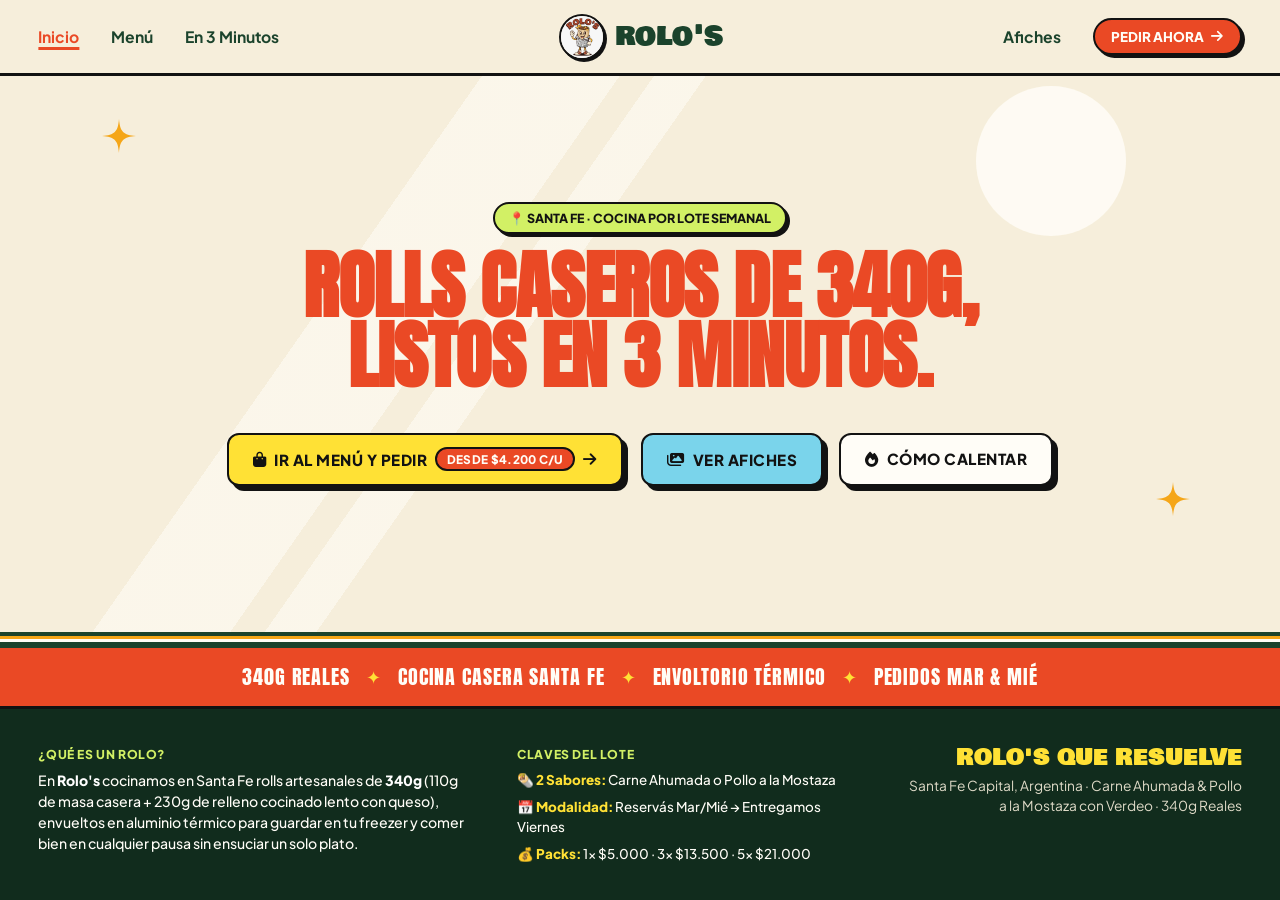
==== commit 61ceb9c5: "Style order CTAs, sticky checkout, and submit buttons in brand red" ====
--- a/index.html
+++ b/index.html
@@ -18,7 +18,7 @@
   <link rel="stylesheet" href="https://cdnjs.cloudflare.com/ajax/libs/font-awesome/6.4.0/css/all.min.css">
 
   <!-- Stylesheet -->
-  <link rel="stylesheet" href="assets/css/styles.css?v=20261117-8">
+  <link rel="stylesheet" href="assets/css/styles.css?v=20261117-9">
 </head>
 <body>
 
@@ -321,7 +321,7 @@
             </div>
           </fieldset>
 
-          <button type="submit" class="nb-btn nb-btn-yellow" id="dSubmitBtn" style="width: 100%; font-size: 0.98rem;">
+          <button type="submit" class="nb-btn nb-btn-red" id="dSubmitBtn" style="width: 100%; font-size: 0.98rem;">
             <i class="fab fa-whatsapp" style="font-size: 1.25rem;"></i>
             <span id="dSubmitLabel">ENVIAR PEDIDO ($0)</span>
           </button>
@@ -501,7 +501,7 @@
                 </div>
               </fieldset>
 
-              <button type="submit" class="nb-btn nb-btn-yellow" id="mSubmitBtn" style="width: 100%; font-size: 0.92rem;">
+              <button type="submit" class="nb-btn nb-btn-red" id="mSubmitBtn" style="width: 100%; font-size: 0.92rem;">
                 <i class="fab fa-whatsapp" style="font-size: 1.2rem;"></i>
                 <span id="mSubmitLabel">ENVIAR POR WHATSAPP ($0)</span>
               </button>
--- a/assets/css/styles.css
+++ b/assets/css/styles.css
@@ -420,8 +420,8 @@
   display: inline-flex;
   align-items: center;
   gap: 0.4rem;
-  background: var(--nb-yellow-btn);
-  color: var(--nb-black) !important;
+  background: var(--diner-red);
+  color: var(--diner-cream-light) !important;
   padding: 0.5rem 1.05rem;
   border-radius: 999px;
   border: 2.5px solid var(--nb-black);
@@ -431,10 +431,11 @@
   font-weight: 900 !important;
   text-transform: uppercase;
   cursor: pointer;
-  transition: transform 0.12s ease, box-shadow 0.12s ease;
+  transition: transform 0.12s ease, box-shadow 0.12s ease, background-color 0.12s ease;
 }
 
 .nav-cta-pill:hover {
+  background: var(--diner-red-dark);
   transform: translate(2px, 2px);
   box-shadow: 1px 1px 0 var(--nb-black);
 }
@@ -681,6 +682,15 @@
   background-color: var(--nb-lime);
 }
 
+.nb-btn-red {
+  background-color: var(--diner-red);
+  color: var(--diner-cream-light);
+}
+
+.nb-btn-red:hover {
+  background-color: var(--diner-red-dark);
+}
+
 /* Franja Diner 70s Tipográfica de Cierre */
 .diner-hero-ribbon {
   position: relative;
@@ -1828,7 +1838,7 @@
   align-items: center;
   justify-content: center;
   gap: 0.4rem;
-  background: var(--nb-yellow-btn);
+  background: var(--diner-red);
   border: 2px solid var(--nb-black);
   border-radius: 999px;
   box-shadow: 2.5px 2.5px 0 var(--nb-black);
@@ -1836,7 +1846,7 @@
   font-family: inherit;
   font-size: 0.74rem;
   font-weight: 900;
-  color: var(--nb-black);
+  color: var(--diner-cream-light);
   text-transform: uppercase;
   cursor: pointer;
   white-space: nowrap;
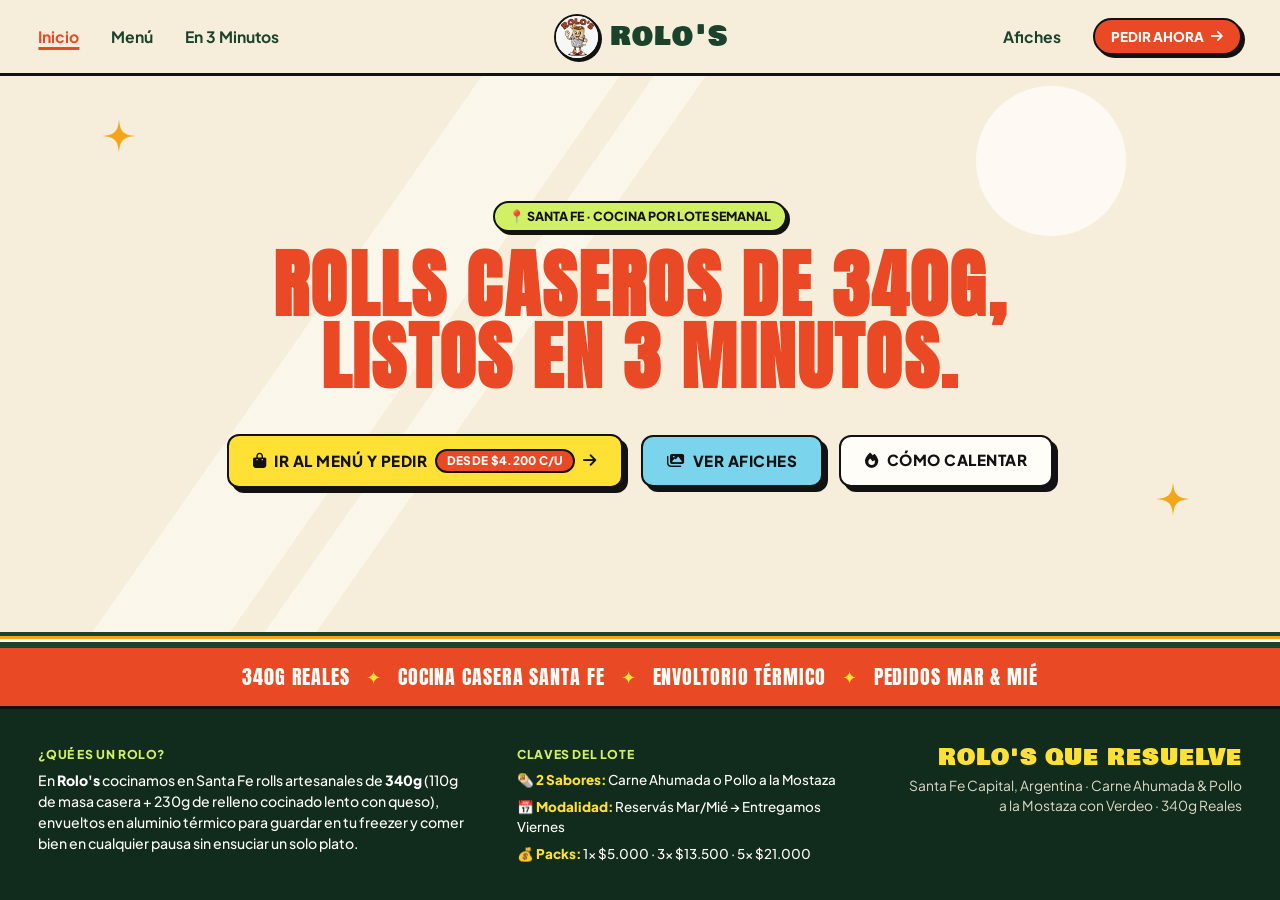
==== commit dd3e1787: "Add duo mascot showcase, readonly tier indicators, readable ingredients, and title letter-spacing" ====
--- a/index.html
+++ b/index.html
@@ -18,7 +18,7 @@
   <link rel="stylesheet" href="https://cdnjs.cloudflare.com/ajax/libs/font-awesome/6.4.0/css/all.min.css">
 
   <!-- Stylesheet -->
-  <link rel="stylesheet" href="assets/css/styles.css?v=20261117-9">
+  <link rel="stylesheet" href="assets/css/styles.css?v=20261117-10">
 </head>
 <body>
 
@@ -160,26 +160,26 @@
             <span>Armá tu Pedido en 2 Pasos</span>
           </div>
 
-          <!-- PASO 1: Elegí tu Pack Rápido -->
+          <!-- PASO 1: Tramos de Pack (indicador automático) -->
           <div class="desktop-step-heading">
-            <span class="step-badge-num">1</span> Elegí un pack rápido (o combiná abajo libremente)
-          </div>
-          <div class="desktop-pack-pills" role="group" aria-label="Packs promocionales">
-            <button type="button" class="pack-pill-btn" data-desktop-pack="1">
+            <span class="step-badge-num">1</span> Elegí un pack rápido <span class="step-highlight-pill">(o combiná abajo libremente)</span>
+          </div>
+          <div class="desktop-pack-pills" aria-label="Tramos de precio por cantidad">
+            <div class="pack-pill-btn is-readonly" data-desktop-pack="1">
               <span class="pack-pill-tag">Para probar</span>
               <span class="pack-pill-title">1 ROLO</span>
               <span class="pack-pill-price"><span class="pack-pill-old">$6.000</span>$5.000</span>
-            </button>
-            <button type="button" class="pack-pill-btn" data-desktop-pack="3">
+            </div>
+            <div class="pack-pill-btn is-readonly" data-desktop-pack="3">
               <span class="pack-pill-tag">Ahorrás 10%</span>
               <span class="pack-pill-title">PACK X 3</span>
               <span class="pack-pill-price"><span class="pack-pill-old">$16.500</span>$13.500</span>
-            </button>
-            <button type="button" class="pack-pill-btn" data-desktop-pack="5">
+            </div>
+            <div class="pack-pill-btn is-readonly" data-desktop-pack="5">
               <span class="pack-pill-tag">⭐ Más elegido</span>
               <span class="pack-pill-title">PACK X 5</span>
               <span class="pack-pill-price"><span class="pack-pill-old">$25.000</span>$21.000</span>
-            </button>
+            </div>
           </div>
 
           <!-- PASO 2: Combiná los 2 Únicos Sabores de Rolo -->
@@ -240,16 +240,20 @@
           <span class="step-badge-num">3</span> Tu Rolo en vivo &amp; envío por WhatsApp
         </div>
 
-        <!-- Visor Dinámico de Mascota -->
+        <!-- Visor Dinámico de Mascota(s) Seleccionada(s) -->
         <div class="counter-mascot-stage">
-          <img src="assets/img/rolo_clasico.jpg" alt="Mascota Rolo Activa" id="desktopShowcaseImg">
+          <div class="counter-mascot-avatars" id="desktopShowcaseAvatars">
+            <div class="counter-avatar-card">
+              <img src="assets/img/rolo_clasico.jpg" alt="Mascota Rolo Clásico" id="desktopShowcaseImg">
+            </div>
+          </div>
           <div class="counter-flavor-title" id="desktopShowcaseTitle">Rolo Clásico (Carne Ahumada)</div>
           <div class="mascot-speech-pill" id="desktopShowcaseSpeech">
             "¡El rey indiscutido con carne ahumada y queso fundente!"
           </div>
-          <p class="counter-ingredients-text" id="desktopShowcaseIngredients">
+          <div class="counter-ingredients-text" id="desktopShowcaseIngredients">
             <strong>340g reales:</strong> 60% cerdo magro braseado + 40% cebolla caramelizada ahumada + 30g queso cremoso en masa casera de 110g.
-          </p>
+          </div>
         </div>
 
         <!-- Metodología del Negocio + Countdown del Lote -->
@@ -552,7 +556,7 @@
               </div>
             </div>
 
-            <p style="font-size: 0.78rem; font-weight: 700; color: #333; margin-bottom: 0.45rem;" id="mShowcaseIngredients">
+            <p style="font-size: 0.9rem; font-weight: 700; color: var(--nb-black); line-height: 1.48; margin-bottom: 0.55rem;" id="mShowcaseIngredients">
               <strong>Ingredientes (340g):</strong> 60% cerdo magro braseado + 40% cebolla caramelizada ahumada + 30g queso cremoso.
             </p>
 
@@ -721,6 +725,6 @@
     <img src="" alt="Flyer Rolo's Ampliado" id="dialogImg" style="width: 100%; border-radius: 14px; border: 2.5px solid var(--nb-black); display: block;">
   </dialog>
 
-  <script src="assets/js/main.js?v=20261117-6"></script>
+  <script src="assets/js/main.js?v=20261117-10"></script>
 </body>
 </html>
--- a/assets/css/styles.css
+++ b/assets/css/styles.css
@@ -140,7 +140,7 @@
   line-height: 1;
   color: var(--diner-cream-light);
   text-shadow: 4px 4px 0 var(--nb-black);
-  letter-spacing: -0.5px;
+  letter-spacing: 0.04em;
 }
 
 @media (prefers-reduced-motion: no-preference) {
@@ -272,7 +272,7 @@
 .view-subbar-label {
   font-family: var(--font-condensed);
   font-size: 1.1rem;
-  letter-spacing: 0.8px;
+  letter-spacing: 0.05em;
   color: var(--diner-green);
 }
 
@@ -412,7 +412,7 @@
   font-family: var(--font-retro);
   font-size: 1.9rem;
   color: var(--diner-green);
-  letter-spacing: -0.5px;
+  letter-spacing: 0.04em;
   line-height: 1;
 }
 
@@ -526,10 +526,10 @@
 .bitesized-headline {
   font-family: var(--font-condensed);
   font-size: clamp(2.4rem, 7.2vw, 5.4rem);
-  line-height: 0.96;
+  line-height: 0.98;
   color: var(--diner-red);
   text-transform: uppercase;
-  letter-spacing: -0.5px;
+  letter-spacing: 0.03em;
   margin-bottom: 1rem;
 }
 
@@ -812,7 +812,7 @@
   line-height: 0.88;
   color: var(--diner-red);
   text-transform: uppercase;
-  letter-spacing: 1px;
+  letter-spacing: 2.5px;
 }
 
 /* Sticker troquelado reubicado arriba a la derecha (nunca pisa los precios) */
@@ -827,6 +827,17 @@
   flex-shrink: 0;
   transform: rotate(5deg);
   transition: transform 0.2s ease;
+  display: flex;
+  align-items: center;
+  justify-content: center;
+}
+
+.menu-header-sticker.is-duo {
+  width: 136px;
+  height: 82px;
+  border-radius: 999px;
+  padding: 4px 8px;
+  gap: 4px;
 }
 
 .menu-header-sticker:hover {
@@ -838,6 +849,11 @@
   height: 100%;
   object-fit: contain;
   border-radius: 50%;
+}
+
+.menu-header-sticker.is-duo img {
+  width: 50%;
+  height: 100%;
 }
 
 .bitesized-script-divider {
@@ -871,8 +887,20 @@
   color: var(--diner-green-dark);
   margin-bottom: 0.65rem;
   display: flex;
+  flex-wrap: wrap;
   align-items: center;
   gap: 0.5rem;
+}
+
+.step-highlight-pill {
+  background: var(--nb-yellow-btn);
+  color: var(--nb-black);
+  border: 1.5px solid var(--nb-black);
+  border-radius: 999px;
+  padding: 0.14rem 0.6rem;
+  font-size: 0.76rem;
+  font-weight: 900;
+  box-shadow: 2px 2px 0 var(--nb-black);
 }
 
 .step-badge-num {
@@ -904,11 +932,16 @@
   cursor: pointer;
   text-align: center;
   font-family: inherit;
-  transition: transform 0.12s ease, box-shadow 0.12s ease, background-color 0.12s ease;
+  transition: transform 0.12s ease, box-shadow 0.12s ease, background-color 0.2s ease;
   position: relative;
 }
 
-.pack-pill-btn:hover {
+.pack-pill-btn.is-readonly {
+  cursor: default;
+  user-select: none;
+}
+
+.pack-pill-btn:not(.is-readonly):hover {
   transform: translate(1.5px, 1.5px);
   box-shadow: 1.5px 1.5px 0 var(--nb-black);
 }
@@ -1001,7 +1034,7 @@
   color: var(--diner-red);
   text-transform: uppercase;
   line-height: 1;
-  letter-spacing: 0.4px;
+  letter-spacing: 0.04em;
 }
 
 .diner-dots {
@@ -1121,13 +1154,47 @@
   margin-bottom: 1rem;
 }
 
-.counter-mascot-stage img {
-  width: 155px;
-  height: 155px;
+.counter-mascot-avatars {
+  display: flex;
+  justify-content: center;
+  align-items: center;
+  gap: 0.85rem;
+  margin-bottom: 0.55rem;
+}
+
+.counter-avatar-card {
+  position: relative;
+  display: inline-flex;
+  flex-direction: column;
+  align-items: center;
+}
+
+.counter-avatar-card img {
+  width: 148px;
+  height: 148px;
   object-fit: contain;
   display: block;
-  margin: 0 auto 0.5rem;
+  margin: 0 auto;
   transition: transform 0.25s cubic-bezier(0.34, 1.56, 0.64, 1), opacity 0.2s ease;
+}
+
+.counter-mascot-avatars.is-duo .counter-avatar-card img {
+  width: 118px;
+  height: 118px;
+}
+
+.counter-avatar-qty {
+  position: absolute;
+  top: 2px;
+  right: -4px;
+  background: var(--diner-red);
+  color: var(--diner-cream-light);
+  border: 2px solid var(--nb-black);
+  border-radius: 999px;
+  padding: 0.1rem 0.5rem;
+  font-size: 0.74rem;
+  font-weight: 900;
+  box-shadow: 2px 2px 0 var(--nb-black);
 }
 
 .counter-mascot-stage img.switching {
@@ -1137,30 +1204,47 @@
 
 .counter-flavor-title {
   font-family: var(--font-condensed);
-  font-size: 1.5rem;
+  font-size: 1.45rem;
   color: var(--diner-red);
   text-transform: uppercase;
-  line-height: 1.05;
+  letter-spacing: 0.04em;
+  line-height: 1.08;
 }
 
 .mascot-speech-pill {
   background: var(--nb-yellow-btn);
   border: 2px solid var(--nb-black);
   border-radius: 10px;
-  padding: 0.35rem 0.65rem;
-  font-size: 0.78rem;
+  padding: 0.38rem 0.7rem;
+  font-size: 0.82rem;
   font-weight: 800;
-  margin-top: 0.4rem;
+  margin-top: 0.45rem;
   display: inline-block;
   box-shadow: 2px 2px 0 var(--nb-black);
 }
 
 .counter-ingredients-text {
-  font-size: 0.78rem;
+  font-size: 0.94rem;
   font-weight: 600;
-  color: #444;
-  margin-top: 0.55rem;
-  line-height: 1.35;
+  color: var(--nb-black);
+  margin-top: 0.7rem;
+  padding: 0.65rem 0.75rem;
+  background: var(--diner-cream-light);
+  border: 1.5px solid rgba(18, 18, 18, 0.2);
+  border-radius: 12px;
+  line-height: 1.5;
+  text-align: left;
+}
+
+.counter-ingredients-duo {
+  list-style: none;
+  display: flex;
+  flex-direction: column;
+  gap: 0.45rem;
+}
+
+.counter-ingredients-duo strong {
+  color: var(--diner-red-dark);
 }
 
 /* Metodología por Lote + Countdown en Mostrador Desktop */
@@ -1983,6 +2067,7 @@
   font-family: var(--font-condensed);
   font-size: 1.55rem;
   text-transform: uppercase;
+  letter-spacing: 0.03em;
   margin-bottom: 0.4rem;
 }
 
@@ -2022,6 +2107,7 @@
   font-family: var(--font-condensed);
   font-size: 1.25rem;
   text-transform: uppercase;
+  letter-spacing: 0.03em;
   margin-bottom: 0.25rem;
 }
 
@@ -2120,6 +2206,7 @@
 .footer-brand-title {
   font-family: var(--font-retro);
   font-size: 1.45rem;
+  letter-spacing: 0.04em;
   color: var(--nb-yellow-btn);
   margin-bottom: 0.35rem;
   line-height: 1.1;
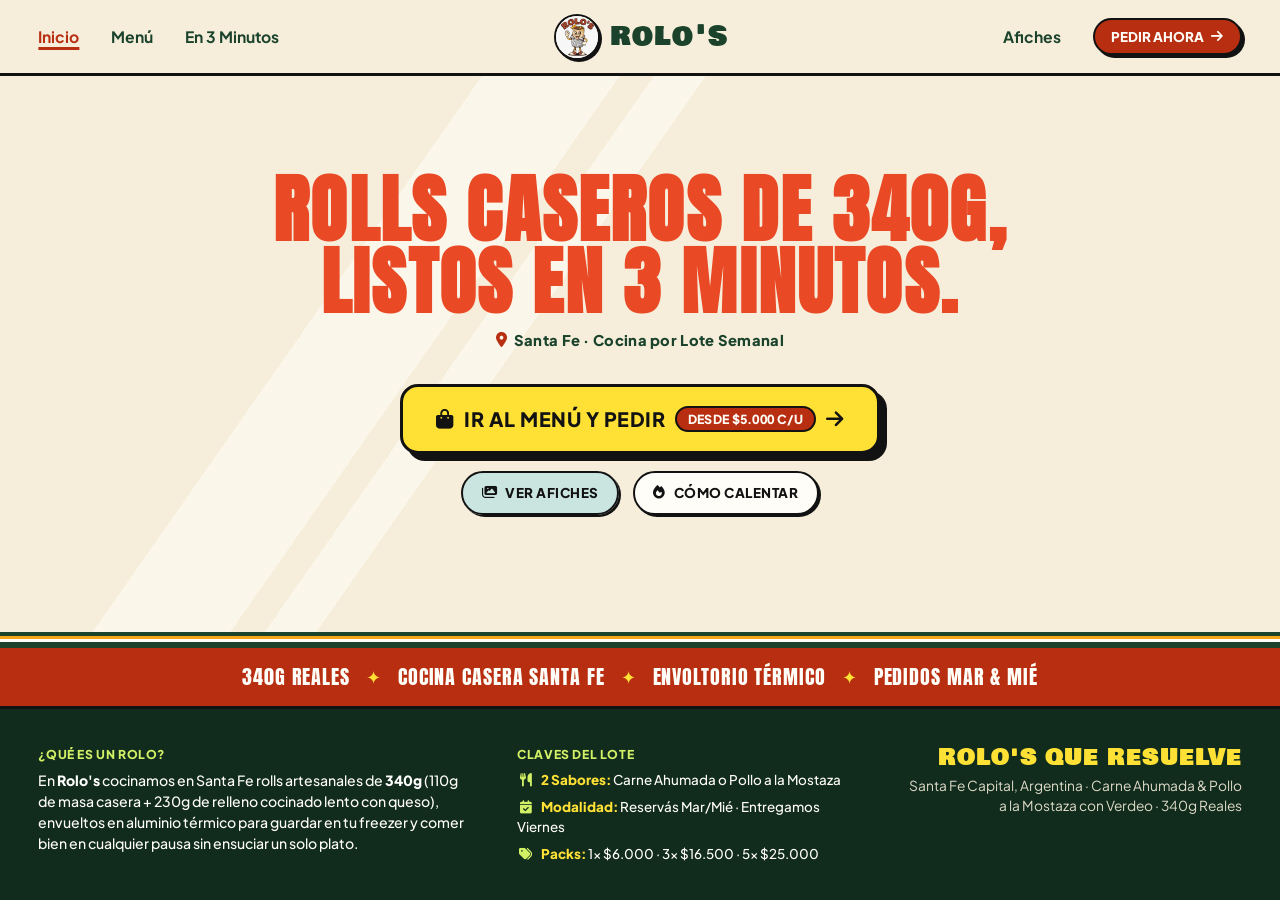
==== commit 0e2c7a4c: "Polish UI/UX, mobile slide checkout, iOS zoom fix, and pricing ( base)" ====
--- a/index.html
+++ b/index.html
@@ -18,9 +18,10 @@
   <link rel="stylesheet" href="https://cdnjs.cloudflare.com/ajax/libs/font-awesome/6.4.0/css/all.min.css">
 
   <!-- Stylesheet -->
-  <link rel="stylesheet" href="assets/css/styles.css?v=20261117-10">
+  <link rel="stylesheet" href="assets/css/styles.css?v=20261118-2">
 </head>
 <body>
+  <a href="#appViews" class="skip-link">Saltar al contenido</a>
 
   <!-- Cortina de Transición Full-Screen (estilo La Canaca con logo ROLO'S centrado) -->
   <div class="rolos-page-curtain" id="rolosPageCurtain" aria-hidden="true">
@@ -74,25 +75,15 @@
   <section class="app-view" id="view-home" data-view="inicio" tabindex="-1" aria-label="Inicio de Rolo's">
   <div class="diner-window-frame diner-window-hero">
     <section class="diner-hero-stage">
-      <div class="diner-sun-circle" aria-hidden="true"></div>
-
-      <svg class="sparkle-star sparkle-left" viewBox="0 0 64 64" fill="currentColor" aria-hidden="true">
-        <path d="M32 0 C34 24 40 30 64 32 C40 34 34 40 32 64 C30 40 24 34 0 32 C24 30 30 24 32 0 Z"/>
-      </svg>
-
-      <svg class="sparkle-star sparkle-right" viewBox="0 0 64 64" fill="currentColor" aria-hidden="true">
-        <path d="M32 0 C34 24 40 30 64 32 C40 34 34 40 32 64 C30 40 24 34 0 32 C24 30 30 24 32 0 Z"/>
-      </svg>
-
       <!-- 1. Encabezado principal -->
       <div class="hero-head-block view-stagger-1">
-        <div class="hero-kicker-pill">
-          📍 Santa Fe · Cocina por Lote Semanal
-        </div>
         <h1 class="bitesized-headline hero-title-compact">
           ROLLS CASEROS DE 340G,<br>
           LISTOS EN 3 MINUTOS.
         </h1>
+        <p class="hero-location-sub">
+          <i class="fas fa-location-dot" aria-hidden="true"></i> Santa Fe · Cocina por Lote Semanal
+        </p>
       </div>
 
       <!-- 2. Botones de acción arriba de la info (máxima prioridad en mobile y desktop) -->
@@ -100,7 +91,7 @@
         <button type="button" class="nb-btn nb-btn-cta-hero" id="btnHeroStartOrder" data-view-target="menu">
           <i class="fas fa-shopping-bag" aria-hidden="true"></i>
           <span>IR AL MENÚ Y PEDIR</span>
-          <span class="cta-price-tag">Desde $4.200 c/u</span>
+          <span class="cta-price-tag">Desde $5.000 c/u</span>
           <i class="fas fa-arrow-right" aria-hidden="true"></i>
         </button>
 
@@ -166,19 +157,19 @@
           </div>
           <div class="desktop-pack-pills" aria-label="Tramos de precio por cantidad">
             <div class="pack-pill-btn is-readonly" data-desktop-pack="1">
-              <span class="pack-pill-tag">Para probar</span>
+              <span class="pack-pill-tag">Precio unidad</span>
               <span class="pack-pill-title">1 ROLO</span>
-              <span class="pack-pill-price"><span class="pack-pill-old">$6.000</span>$5.000</span>
+              <span class="pack-pill-price">$6.000</span>
             </div>
             <div class="pack-pill-btn is-readonly" data-desktop-pack="3">
-              <span class="pack-pill-tag">Ahorrás 10%</span>
+              <span class="pack-pill-tag">Trío · $5.500 c/u</span>
               <span class="pack-pill-title">PACK X 3</span>
-              <span class="pack-pill-price"><span class="pack-pill-old">$16.500</span>$13.500</span>
+              <span class="pack-pill-price"><span class="pack-pill-old">$18.000</span>$16.500</span>
             </div>
             <div class="pack-pill-btn is-readonly" data-desktop-pack="5">
-              <span class="pack-pill-tag">⭐ Más elegido</span>
+              <span class="pack-pill-tag"><i class="fas fa-star" aria-hidden="true"></i> $5.000 c/u</span>
               <span class="pack-pill-title">PACK X 5</span>
-              <span class="pack-pill-price"><span class="pack-pill-old">$25.000</span>$21.000</span>
+              <span class="pack-pill-price"><span class="pack-pill-old">$30.000</span>$25.000</span>
             </div>
           </div>
 
@@ -193,15 +184,16 @@
                 <img src="assets/img/rolo_clasico.jpg" alt="Rolo de Carne Ahumada" class="diner-row-thumb">
                 <span class="diner-item-name">ROLO CLÁSICO (CARNE AHUMADA)</span>
                 <span class="diner-dots"></span>
-                <span class="diner-item-old-price">$6.000</span>
-                <span class="diner-item-price">$5.000</span>
+                <span class="diner-item-price">$6.000</span>
               </div>
               <div class="diner-row-bottom">
                 <span class="diner-item-sub">340g · 60% cerdo magro braseado, 40% cebolla caramelizada, queso cremoso y masa casera.</span>
-                <div class="desktop-stepper" aria-label="Cantidad de Rolo Carne Ahumada">
-                  <button type="button" class="stepper-btn minus" data-step="dec" data-flavor="clasico" aria-label="Quitar uno de Carne">−</button>
-                  <span class="stepper-qty" id="desktopQtyClasico">0</span>
-                  <button type="button" class="stepper-btn" data-step="inc" data-flavor="clasico" aria-label="Sumar uno de Carne">+</button>
+                <div class="counter-float-host" data-counter-host="clasico">
+                  <div class="desktop-stepper" aria-label="Cantidad de Rolo Carne Ahumada">
+                    <button type="button" class="stepper-btn minus" data-step="dec" data-flavor="clasico" aria-label="Quitar uno de Carne">−</button>
+                    <span class="stepper-qty" id="desktopQtyClasico">0</span>
+                    <button type="button" class="stepper-btn" data-step="inc" data-flavor="clasico" aria-label="Sumar uno de Carne">+</button>
+                  </div>
                 </div>
               </div>
             </li>
@@ -212,15 +204,16 @@
                 <img src="assets/img/rolo_pollo.jpg" alt="Rolo de Pollo a la Mostaza" class="diner-row-thumb">
                 <span class="diner-item-name">POLLO A LA MOSTAZA CON VERDEO</span>
                 <span class="diner-dots"></span>
-                <span class="diner-item-old-price">$6.000</span>
-                <span class="diner-item-price">$5.000</span>
+                <span class="diner-item-price">$6.000</span>
               </div>
               <div class="diner-row-bottom">
                 <span class="diner-item-sub">340g · Suprema desmechada en salsa suave de mostaza gourmet, verdeo fresco y muzzarella.</span>
-                <div class="desktop-stepper" aria-label="Cantidad de Rolo Pollo a la Mostaza">
-                  <button type="button" class="stepper-btn minus" data-step="dec" data-flavor="pollo" aria-label="Quitar uno de Pollo">−</button>
-                  <span class="stepper-qty" id="desktopQtyPollo">0</span>
-                  <button type="button" class="stepper-btn" data-step="inc" data-flavor="pollo" aria-label="Sumar uno de Pollo">+</button>
+                <div class="counter-float-host" data-counter-host="pollo">
+                  <div class="desktop-stepper" aria-label="Cantidad de Rolo Pollo a la Mostaza">
+                    <button type="button" class="stepper-btn minus" data-step="dec" data-flavor="pollo" aria-label="Quitar uno de Pollo">−</button>
+                    <span class="stepper-qty" id="desktopQtyPollo">0</span>
+                    <button type="button" class="stepper-btn" data-step="inc" data-flavor="pollo" aria-label="Sumar uno de Pollo">+</button>
+                  </div>
                 </div>
               </div>
             </li>
@@ -285,7 +278,7 @@
             <span class="ticket-items-text" id="desktopTicketItems">Elegí al menos 1 Rolo</span>
           </div>
           <div class="ticket-price-box">
-            <span class="ticket-old-price" id="desktopTicketOld">$0</span>
+            <span class="ticket-old-price" id="desktopTicketOld" hidden>$0</span>
             <span class="ticket-final-price" id="desktopTicketFinal">$0</span>
           </div>
         </div>
@@ -294,8 +287,8 @@
         <form id="desktopOrderForm" novalidate aria-labelledby="desktopCounterHeading">
           <div class="nb-field">
             <label for="dClientName">Tu Nombre y Apellido <span aria-hidden="true">*</span></label>
-            <input type="text" id="dClientName" name="client_name" class="nb-input" placeholder="Ej: Lucas Gómez" autocomplete="name" enterkeyhint="next" required>
-            <span class="nb-field-error" id="dNameError" aria-live="polite"></span>
+            <input type="text" id="dClientName" name="client_name" class="nb-input" placeholder="Ej: Lucas Gómez" autocomplete="name" enterkeyhint="next" required aria-invalid="false" data-error="dNameError">
+            <span class="nb-field-error" id="dNameError"></span>
           </div>
 
           <div class="nb-field">
@@ -308,9 +301,10 @@
             </select>
           </div>
 
-          <div class="nb-field">
-            <label for="dClientAddress">Dirección o Local (Opcional)</label>
-            <input type="text" id="dClientAddress" name="client_address" class="nb-input" placeholder="Ej: San Jerónimo 2400 / Local 12" autocomplete="street-address" enterkeyhint="done">
+          <div class="nb-field" id="dAddressField" hidden>
+            <label for="dClientAddress">Dirección de envío en Santa Fe <span aria-hidden="true">*</span></label>
+            <input type="text" id="dClientAddress" name="client_address" class="nb-input" placeholder="Ej: San Jerónimo 2400 / Piso y Depto" autocomplete="street-address" enterkeyhint="done" aria-invalid="false" data-error="dAddrError">
+            <span class="nb-field-error" id="dAddrError"></span>
           </div>
 
           <fieldset class="nb-fieldset">
@@ -342,175 +336,179 @@
   <section class="sepidy-app-section mobile-only-app" id="app-neobrutalista">
     <div class="sepidy-mobile-shell">
 
-      <!-- PANTALLA 1 COMBINADA: SABORES + CONTADORES + DESCUENTOS + CHECKOUT -->
+      <!-- PANTALLA 1 CON SLIDE: SELECTOR DE ROLOS -> FORMULARIO DE DATOS -->
       <article class="sepidy-phone-frame" id="phoneScreenCatalog" data-screen="catalog">
-        <div>
-          <div class="sepidy-profile-bar">
-            <div class="sepidy-profile-left">
-              <img src="assets/img/rolo_clasico.jpg" alt="Rolo Avatar" class="sepidy-avatar" id="mHeaderAvatar1">
-              <div class="sepidy-user-meta">
-                <h3>Rolo's Santa Fe</h3>
-                <span class="sepidy-handle-pill" id="mCartBadgeHandle">0 Rolo(s) cargados</span>
-                <p>1x $5.000 · 3x $13.500 · 5x $21.000</p>
-              </div>
-            </div>
-            <div style="display: flex; gap: 0.35rem;">
-              <button type="button" class="sepidy-edit-dot" id="mFocusSearchBtn" aria-label="Buscar sabor">
-                <i class="fas fa-search"></i>
+        <div class="m-order-stage" id="mOrderStage" data-mobile-step="select">
+          <!-- PASO 1 MOBILE: SELECTOR DE ROLOS -->
+          <div class="m-step-panel m-step-select" id="mStepSelect" data-step-panel="select">
+            <div class="sepidy-profile-bar">
+              <div class="sepidy-profile-left">
+                <img src="assets/img/rolo_clasico.jpg" alt="Rolo Avatar" class="sepidy-avatar" id="mHeaderAvatar1">
+                <div class="sepidy-user-meta">
+                  <h3>Armá tu Pedido</h3>
+                  <span class="sepidy-handle-pill" id="mCartBadgeHandle">0 Rolo(s) cargados</span>
+                </div>
+              </div>
+              <button type="button" class="sepidy-edit-dot" id="mBtnClearCart" aria-label="Reiniciar orden" style="background: #FFF;">
+                <i class="fas fa-redo-alt" aria-hidden="true"></i>
               </button>
-              <button type="button" class="sepidy-edit-dot" id="mBtnClearCart" aria-label="Reiniciar orden" style="background: #FFF;">
-                <i class="fas fa-redo-alt"></i>
+            </div>
+
+            <!-- Banner simple de descuentos por cantidad -->
+            <div class="m-discount-banner" aria-label="Descuentos por cantidad">
+              <div class="m-discount-title">Llevando más, pagás menos</div>
+              <div class="m-discount-tiers">
+                <div class="m-tier-pill" data-mobile-pack="1">
+                  <span class="m-tier-qty">1 Rolo</span>
+                  <strong class="m-tier-price">$6.000</strong>
+                </div>
+                <div class="m-tier-pill" data-mobile-pack="3">
+                  <span class="m-tier-qty">Pack x3</span>
+                  <strong class="m-tier-price">$16.500</strong>
+                  <small>$5.500 c/u</small>
+                </div>
+                <div class="m-tier-pill" data-mobile-pack="5">
+                  <span class="m-tier-qty">Pack x5</span>
+                  <strong class="m-tier-price">$25.000</strong>
+                  <small>$5.000 c/u</small>
+                </div>
+              </div>
+            </div>
+
+            <div class="sepidy-inner-sheet">
+              <div id="mCatalogPanel">
+                <!-- Tarjeta 1: Carne Ahumada -->
+                <div class="sepidy-challenge-item" data-m-card="clasico">
+                  <div class="sepidy-mini-author">
+                    <img src="assets/img/rolo_clasico.jpg" alt="Rolo Clásico">
+                    <div class="sepidy-user-meta">
+                      <h3>Carne Ahumada y Queso</h3>
+                      <p>340g · Cerdo braseado, cebolla caramelizada y queso cremoso.</p>
+                    </div>
+                  </div>
+                  <div class="sepidy-dual-btns">
+                    <button type="button" class="sepidy-action-btn cyan m-btn-preview" data-flavor="clasico">VER ROLO</button>
+                    <div class="counter-float-host" data-counter-host="clasico">
+                      <div class="m-inline-stepper" aria-label="Cantidad de Carne Ahumada">
+                        <button type="button" class="m-step-btn" data-m-step="dec" data-flavor="clasico" aria-label="Quitar uno de Carne Ahumada">−</button>
+                        <span class="m-step-qty" id="mCardQtyClasico">0</span>
+                        <button type="button" class="m-step-btn plus" data-m-step="inc" data-flavor="clasico" aria-label="Sumar uno de Carne Ahumada">+</button>
+                      </div>
+                    </div>
+                  </div>
+                </div>
+
+                <!-- Tarjeta 2: Pollo a la Mostaza con Verdeo -->
+                <div class="sepidy-challenge-item" data-m-card="pollo">
+                  <div class="sepidy-mini-author">
+                    <img src="assets/img/rolo_pollo.jpg" alt="Rolo Pollo a la Mostaza">
+                    <div class="sepidy-user-meta">
+                      <h3>Pollo a la Mostaza con Verdeo</h3>
+                      <p>340g · Suprema desmechada, mostaza suave, verdeo y muzzarella.</p>
+                    </div>
+                  </div>
+                  <div class="sepidy-dual-btns">
+                    <button type="button" class="sepidy-action-btn cyan m-btn-preview" data-flavor="pollo">VER ROLO</button>
+                    <div class="counter-float-host" data-counter-host="pollo">
+                      <div class="m-inline-stepper" aria-label="Cantidad de Pollo a la Mostaza">
+                        <button type="button" class="m-step-btn" data-m-step="dec" data-flavor="pollo" aria-label="Quitar uno de Pollo">−</button>
+                        <span class="m-step-qty" id="mCardQtyPollo">0</span>
+                        <button type="button" class="m-step-btn plus" data-m-step="inc" data-flavor="pollo" aria-label="Sumar uno de Pollo">+</button>
+                      </div>
+                    </div>
+                  </div>
+                </div>
+              </div>
+            </div>
+
+            <!-- Barra dinámica de ahorro hacia Pack x3 / x5 -->
+            <div class="sepidy-invite-banner" id="mPromoUpsellBanner" aria-live="polite">
+              <p id="mPromoUpsellText">Sumá tu primer Rolo ($6.000) o armá un <strong>Pack x3 ($16.500)</strong>.</p>
+              <button type="button" class="sepidy-action-btn yellow" id="mBtnQuickUpsell">
+                +1 ROLO
               </button>
             </div>
-          </div>
-
-          <div class="sepidy-inner-sheet">
-            <search>
-              <div class="sepidy-search-box">
-                <i class="fas fa-search" aria-hidden="true"></i>
-                <label for="mSearchInput" class="visually-hidden">Buscar sabor</label>
-                <input type="search" id="mSearchInput" placeholder="Buscar Carne o Pollo..." autocorrect="off" spellcheck="false">
-              </div>
-            </search>
-
-            <!-- Tabs Accesibles con focusgroup="tablist nomemory" -->
-            <div class="sepidy-tabs-row" focusgroup="tablist nomemory" aria-label="Filtrar sabores de Rolo">
-              <button type="button" class="sepidy-tab-btn" id="tab-all" aria-selected="true" focusgroupstart data-m-filter="all">TODOS (2)</button>
-              <button type="button" class="sepidy-tab-btn" id="tab-clasico" aria-selected="false" data-m-filter="clasico">CARNE</button>
-              <button type="button" class="sepidy-tab-btn" id="tab-pollo" aria-selected="false" data-m-filter="pollo">POLLO</button>
-            </div>
-
-            <div role="tabpanel" id="mCatalogPanel" aria-labelledby="tab-all">
-              <!-- Tarjeta 1: Carne Ahumada -->
-              <div class="sepidy-challenge-item" data-m-card="clasico">
-                <div class="sepidy-item-title">[1/2] · Rolo Clásico Ahumado</div>
-                <div class="sepidy-difficulty-row">
-                  <span>Saciedad &amp; Sabor</span>
-                  <span class="nb-stars" aria-label="5 de 5 estrellas">★★★★★</span>
-                </div>
-                <div class="sepidy-mini-author">
-                  <img src="assets/img/rolo_clasico.jpg" alt="Rolo Clásico">
-                  <div class="sepidy-user-meta">
-                    <h3>Carne Ahumada y Queso</h3>
-                    <span class="sepidy-handle-pill">@rolo.clasico</span>
+
+            <!-- Resumen compacto + Botón Siguiente -->
+            <div class="m-total-box m-total-box-compact">
+              <div>
+                <span class="m-total-label" id="mSelectComboLabel">SIN ROLO SELECCIONADO</span>
+                <span class="m-total-items" id="mSelectSummaryItems">Elegí al menos 1 Rolo</span>
+              </div>
+              <div class="m-total-price" id="mSelectFinalTotal">$0</div>
+            </div>
+
+            <button type="button" class="nb-btn nb-btn-red m-next-step-btn" id="mBtnNextToCheckout">
+              <span id="mNextStepLabel">SIGUIENTE · TUS DATOS</span>
+              <i class="fas fa-arrow-right" aria-hidden="true"></i>
+            </button>
+            <p class="m-step-nudge-msg" id="mSelectStepStatus" role="status" aria-live="polite"></p>
+          </div>
+
+          <!-- PASO 2 MOBILE: FORMULARIO DESLIZABLE ENCIMA DEL SELECTOR -->
+          <div class="m-step-panel m-step-checkout" id="mStepCheckout" data-step-panel="checkout" aria-hidden="true" inert>
+            <button type="button" class="m-back-bar" id="mBtnBackToSelect">
+              <i class="fas fa-arrow-left" aria-hidden="true"></i>
+              <span>VOLVER A ELEGIR ROLOS</span>
+            </button>
+
+            <div class="sepidy-inner-sheet" id="mobileCheckoutSection" style="margin-bottom: 0;">
+              <div class="m-total-box">
+                <div>
+                  <span class="m-total-label" id="mCartComboLabel">SIN ROLO SELECCIONADO</span>
+                  <span class="m-total-items" id="mCartSummaryItems">Elegí al menos 1 Rolo</span>
+                  <span class="m-total-old" id="mCartOldTotal" hidden>$0</span>
+                </div>
+                <div class="m-total-price" id="mCartFinalTotal">$0</div>
+              </div>
+
+              <div class="m-methodology-strip">
+                <span><strong>1. Reservás:</strong> Mar 20 y Mié 21</span>
+                <span><strong>2. Recibís:</strong> Vie 23</span>
+              </div>
+
+              <form id="mobileOrderForm" novalidate aria-label="Finalizar pedido en móvil">
+                <div class="nb-field">
+                  <label for="mClientName">Tu Nombre <span aria-hidden="true">*</span></label>
+                  <input type="text" id="mClientName" name="m_client_name" class="nb-input" placeholder="Ej: Lucas Gómez" autocomplete="name" enterkeyhint="next" required aria-invalid="false" data-error="mNameError">
+                  <span class="nb-field-error" id="mNameError"></span>
+                </div>
+
+                <div class="nb-field">
+                  <label for="mClientZone">Entrega en Santa Fe</label>
+                  <select id="mClientZone" name="m_client_zone" class="nb-input">
+                    <option value="Facultades (Junín y Pje. San Martín / UNL / UTN)">Facultades (Junín y Pje. San Martín)</option>
+                    <option value="Shopping / Peatonal San Martín">Shopping / Peatonal San Martín</option>
+                    <option value="Bulevar Gálvez / Pellegrini">Bulevar Gálvez / Pellegrini</option>
+                    <option value="Envío a Domicilio Viernes 23">Envío a Domicilio (Viernes 23)</option>
+                  </select>
+                </div>
+
+                <div class="nb-field" id="mAddressField" hidden>
+                  <label for="mClientAddress">Dirección de envío en Santa Fe <span aria-hidden="true">*</span></label>
+                  <input type="text" id="mClientAddress" name="m_client_address" class="nb-input" placeholder="Ej: San Jerónimo 2400 / Piso y Depto" autocomplete="street-address" enterkeyhint="done" aria-invalid="false" data-error="mAddrError">
+                  <span class="nb-field-error" id="mAddrError"></span>
+                </div>
+
+                <fieldset class="nb-fieldset">
+                  <legend>Medio de Pago</legend>
+                  <div class="nb-radio-group">
+                    <label class="nb-radio-option">
+                      <input type="radio" name="m_payment" value="Transferencia / Alias" checked> Transferencia
+                    </label>
+                    <label class="nb-radio-option">
+                      <input type="radio" name="m_payment" value="Efectivo al recibir"> Efectivo
+                    </label>
                   </div>
-                </div>
-                <div class="sepidy-stats-row">
-                  <span>Peso: 340g Reales</span>
-                  <span>60% Cerdo / 40% Cebolla</span>
-                </div>
-                <div class="sepidy-dates-row">
-                  <span>1 Rolo: <strong>$5.000</strong></span>
-                  <span>Pack x5: <strong>$4.200 c/u</strong></span>
-                </div>
-                <div class="sepidy-dual-btns">
-                  <button type="button" class="sepidy-action-btn cyan m-btn-preview" data-flavor="clasico">VER ROLO</button>
-                  <div class="m-inline-stepper" aria-label="Cantidad de Carne Ahumada">
-                    <button type="button" class="m-step-btn" data-m-step="dec" data-flavor="clasico" aria-label="Quitar uno de Carne Ahumada">−</button>
-                    <span class="m-step-qty" id="mCardQtyClasico">0</span>
-                    <button type="button" class="m-step-btn plus" data-m-step="inc" data-flavor="clasico" aria-label="Sumar uno de Carne Ahumada">+</button>
-                  </div>
-                </div>
-              </div>
-
-              <!-- Tarjeta 2: Pollo a la Mostaza con Verdeo -->
-              <div class="sepidy-challenge-item" data-m-card="pollo">
-                <div class="sepidy-item-title">[2/2] · Pollo a la Mostaza</div>
-                <div class="sepidy-difficulty-row">
-                  <span>Nuevo Sabor con Verdeo</span>
-                  <span class="nb-stars" aria-label="5 de 5 estrellas">★★★★★</span>
-                </div>
-                <div class="sepidy-mini-author">
-                  <img src="assets/img/rolo_pollo.jpg" alt="Rolo Pollo a la Mostaza">
-                  <div class="sepidy-user-meta">
-                    <h3>Pollo, Mostaza y Verdeo</h3>
-                    <span class="sepidy-handle-pill">@rolo.pollo</span>
-                  </div>
-                </div>
-                <div class="sepidy-stats-row">
-                  <span>Peso: 340g Reales</span>
-                  <span>Suprema + Muzzarella</span>
-                </div>
-                <div class="sepidy-dates-row">
-                  <span>1 Rolo: <strong>$5.000</strong></span>
-                  <span>Pack x5: <strong>$4.200 c/u</strong></span>
-                </div>
-                <div class="sepidy-dual-btns">
-                  <button type="button" class="sepidy-action-btn cyan m-btn-preview" data-flavor="pollo">VER ROLO</button>
-                  <div class="m-inline-stepper" aria-label="Cantidad de Pollo a la Mostaza">
-                    <button type="button" class="m-step-btn" data-m-step="dec" data-flavor="pollo" aria-label="Quitar uno de Pollo">−</button>
-                    <span class="m-step-qty" id="mCardQtyPollo">0</span>
-                    <button type="button" class="m-step-btn plus" data-m-step="inc" data-flavor="pollo" aria-label="Sumar uno de Pollo">+</button>
-                  </div>
-                </div>
-              </div>
-            </div>
-          </div>
-
-          <!-- Barra dinámica de ahorro hacia Pack x3 / x5 -->
-          <div class="sepidy-invite-banner" id="mPromoUpsellBanner" aria-live="polite">
-            <p id="mPromoUpsellText">Sumá tu primer Rolo o armá un <strong>Pack x3 ($13.500)</strong>.</p>
-            <button type="button" class="sepidy-action-btn yellow" id="mBtnQuickUpsell">
-              +1 ROLO
-            </button>
-          </div>
-
-          <!-- BLOQUE INTEGRADO: TOTAL + METODOLOGÍA + FORMULARIO CHECKOUT -->
-          <div class="sepidy-inner-sheet" id="mobileCheckoutSection" style="margin-bottom: 0;">
-            <div class="m-total-box">
-              <div>
-                <span class="m-total-label" id="mCartComboLabel">SIN ROLO SELECCIONADO</span>
-                <span class="m-total-items" id="mCartSummaryItems">Elegí al menos 1 Rolo</span>
-                <span class="m-total-old" id="mCartOldTotal">$0</span>
-              </div>
-              <div class="m-total-price" id="mCartFinalTotal">$0</div>
-            </div>
-
-            <div class="m-methodology-strip">
-              <span><strong>1. Reservás:</strong> Mar 20 y Mié 21</span>
-              <span><strong>2. Recibís:</strong> Vie 23</span>
-            </div>
-
-            <form id="mobileOrderForm" novalidate aria-label="Finalizar pedido en móvil">
-              <div class="nb-field">
-                <label for="mClientName">Tu Nombre <span aria-hidden="true">*</span></label>
-                <input type="text" id="mClientName" name="m_client_name" class="nb-input" placeholder="Ej: Lucas Gómez" autocomplete="name" enterkeyhint="next" required>
-                <span class="nb-field-error" id="mNameError" aria-live="polite"></span>
-              </div>
-
-              <div class="nb-field">
-                <label for="mClientZone">Entrega en Santa Fe</label>
-                <select id="mClientZone" name="m_client_zone" class="nb-input">
-                  <option value="Facultades (Junín y Pje. San Martín / UNL / UTN)">Facultades (Junín y Pje. San Martín)</option>
-                  <option value="Shopping / Peatonal San Martín">Shopping / Peatonal San Martín</option>
-                  <option value="Bulevar Gálvez / Pellegrini">Bulevar Gálvez / Pellegrini</option>
-                  <option value="Envío a Domicilio Viernes 23">Envío a Domicilio (Viernes 23)</option>
-                </select>
-              </div>
-
-              <div class="nb-field">
-                <label for="mClientAddress">Dirección / Referencia (Opcional)</label>
-                <input type="text" id="mClientAddress" name="m_client_address" class="nb-input" placeholder="Ej: San Jerónimo 2400" autocomplete="street-address" enterkeyhint="done">
-              </div>
-
-              <fieldset class="nb-fieldset">
-                <legend>Medio de Pago</legend>
-                <div class="nb-radio-group">
-                  <label class="nb-radio-option">
-                    <input type="radio" name="m_payment" value="Transferencia / Alias" checked> Transferencia
-                  </label>
-                  <label class="nb-radio-option">
-                    <input type="radio" name="m_payment" value="Efectivo al recibir"> Efectivo
-                  </label>
-                </div>
-              </fieldset>
-
-              <button type="submit" class="nb-btn nb-btn-red" id="mSubmitBtn" style="width: 100%; font-size: 0.92rem;">
-                <i class="fab fa-whatsapp" style="font-size: 1.2rem;"></i>
-                <span id="mSubmitLabel">ENVIAR POR WHATSAPP ($0)</span>
-              </button>
-              <p id="mFormStatus" role="status" aria-live="polite" style="font-size: 0.76rem; font-weight: 800; color: var(--diner-green); text-align: center; margin-top: 0.4rem;"></p>
-            </form>
+                </fieldset>
+
+                <button type="submit" class="nb-btn nb-btn-red" id="mSubmitBtn" style="width: 100%; font-size: 0.92rem;">
+                  <i class="fab fa-whatsapp" style="font-size: 1.2rem;" aria-hidden="true"></i>
+                  <span id="mSubmitLabel">ENVIAR POR WHATSAPP ($0)</span>
+                </button>
+                <p id="mFormStatus" role="status" aria-live="polite" style="font-size: 0.78rem; font-weight: 800; color: var(--diner-green); text-align: center; margin-top: 0.45rem;"></p>
+              </form>
+            </div>
           </div>
         </div>
       </article>
@@ -545,8 +543,8 @@
 
             <!-- Botón rápido de cambio de personaje -->
             <div class="sepidy-dual-btns" style="margin-bottom: 0.55rem;">
-              <button type="button" class="sepidy-action-btn yellow m-btn-preview" data-flavor="clasico">🥩 Carne</button>
-              <button type="button" class="sepidy-action-btn cyan m-btn-preview" data-flavor="pollo">🍗 Pollo</button>
+              <button type="button" class="sepidy-action-btn yellow m-btn-preview" data-flavor="clasico"><i class="fas fa-bacon" aria-hidden="true"></i> Carne</button>
+              <button type="button" class="sepidy-action-btn cyan m-btn-preview" data-flavor="pollo"><i class="fas fa-drumstick-bite" aria-hidden="true"></i> Pollo</button>
             </div>
 
             <div class="mascot-live-stage">
@@ -593,37 +591,47 @@
   </section>
 
   <!-- ========================================================================
-       4. GUÍA DE REGENERACIÓN EN 3 MINUTOS + GALERÍA DE FLYERS 70s
+       4. GUÍA DE REGENERACIÓN EN 3 MINUTOS
        ======================================================================== -->
-  <section class="nb-info-section" id="como-calentar">
+  <section class="nb-info-section reheat-section" id="como-calentar">
     <div class="container">
-      <div style="text-align: center; max-width: 700px; margin: 0 auto;">
-        <span class="hero-kicker-pill">🧼 CERO PLATOS SUCIOS</span>
-        <h2 class="bitesized-headline" style="font-size: clamp(2.2rem, 5vw, 3.5rem); margin-bottom: 0.5rem;">
+      <header class="reheat-header">
+        <h2 class="bitesized-headline reheat-headline">
           ABRIR EL FREEZER, 3 MINUTOS DE CALOR Y A DISFRUTAR.
         </h2>
-        <p style="font-weight: 600;">Su envoltorio térmico de aluminio de 40 cm conserva toda la humedad y te permite comerlo con una mano en la oficina, la facultad o en casa.</p>
-      </div>
-
-      <div class="nb-cards-3col">
-        <div class="nb-feature-card">
-          <span class="nb-step-pill">Método 01 · El Más Crocante</span>
-          <h3>🍳 En Sartén o Plancha</h3>
-          <p>Apoyá tu Rolo envuelto en su aluminio sobre la sartén caliente a fuego medio (3 min por lado). La masa casera saborizada queda dorada y súper crujiente.</p>
-        </div>
-
-        <div class="nb-feature-card">
-          <span class="nb-step-pill">Método 02 · Calor Envolvente</span>
-          <h3>🔥 En Horno o Airfryer</h3>
-          <p>Mandalo directo con su papel aluminio a 180°C durante 6 a 8 minutos. El corazón de queso se funde por completo sin perder una gota de jugosidad.</p>
-        </div>
-
-        <div class="nb-feature-card">
-          <span class="nb-step-pill">Método 03 · Exprés de Oficina</span>
-          <h3>⚡ En Microondas</h3>
-          <p>Retirá el aluminio, envolvelo en servilleta de papel y dale 1 minuto y medio a potencia máxima. ¡Listo para disfrutar en tu descanso de 30 minutos!</p>
-        </div>
-      </div>
+        <p class="reheat-lead">
+          Su envoltorio térmico de aluminio de 40 cm conserva la humedad y te permite comerlo con una mano en la oficina, la facultad o en casa, sin ensuciar un solo plato.
+        </p>
+      </header>
+
+      <ol class="reheat-table" aria-label="Métodos para calentar tu Rolo">
+        <li class="reheat-row">
+          <div class="reheat-row-top">
+            <span class="reheat-num">01</span>
+            <span class="reheat-badge">Más crocante · Con aluminio</span>
+          </div>
+          <h3><i class="fas fa-fire-burner" aria-hidden="true"></i> En Sartén o Plancha</h3>
+          <p>Apoyá tu Rolo envuelto en su aluminio sobre la sartén caliente a fuego medio, <strong>3 min por lado</strong>. La masa casera saborizada queda dorada y crujiente.</p>
+        </li>
+
+        <li class="reheat-row">
+          <div class="reheat-row-top">
+            <span class="reheat-num">02</span>
+            <span class="reheat-badge">Calor envolvente · Con aluminio</span>
+          </div>
+          <h3><i class="fas fa-temperature-high" aria-hidden="true"></i> En Horno o Airfryer</h3>
+          <p>Llevalo directo con su papel aluminio a <strong>180°C durante 6 a 8 min</strong>. El corazón de queso se funde por completo sin perder una gota de jugosidad.</p>
+        </li>
+
+        <li class="reheat-row reheat-row-alert">
+          <div class="reheat-row-top">
+            <span class="reheat-num">03</span>
+            <span class="reheat-badge reheat-badge-warn">Sin aluminio · Exprés</span>
+          </div>
+          <h3><i class="fas fa-bolt" aria-hidden="true"></i> En Microondas</h3>
+          <p><strong>Retirá el aluminio primero</strong>, envolvelo en servilleta de papel y dale <strong>1:30 a 2 min</strong> a potencia máxima. Listo para tu descanso.</p>
+        </li>
+      </ol>
     </div>
   </section>
   </section>
@@ -635,37 +643,44 @@
 
   <section class="nb-info-section" id="galeria-retro" style="background: var(--diner-cream-light);">
     <div class="container">
-      <div style="text-align: center; max-width: 720px; margin: 0 auto;">
-        <span class="hero-kicker-pill">🎨 CAMPAÑA GRÁFICA 1970s</span>
+      <div class="afiches-header">
         <h2 class="bitesized-headline" style="font-size: clamp(2.1rem, 4.8vw, 3.3rem); margin-bottom: 0.4rem;">
           COLECCIÓN DE AFICHES DE ROLO'S
         </h2>
-        <p style="font-weight: 600;">Tocá cualquier flyer para abrirlo en pantalla completa.</p>
+        <p style="font-weight: 600;">Campaña gráfica 1970s · Tocá cualquier flyer para abrirlo en pantalla completa.</p>
       </div>
 
       <div class="flyers-grid-4">
-        <article class="nb-flyer-card" data-flyer-img="assets/img/flyer_octubre_v1_protagonista.jpg" data-flyer-title="Promo Lanzamiento Octubre: ¡Rolo's que Resuelve!">
-          <img src="assets/img/flyer_octubre_v1_protagonista.jpg" alt="Flyer Promo Octubre Rolo's" loading="lazy">
-          <h4>🔥 Promo Oficial Octubre</h4>
-          <p>1x $5.000 · 3x $13.500 · 5x $21.000. Toma de pedidos Martes 20 y Miércoles 21 ➔ Entrega Viernes 23.</p>
+        <article class="nb-flyer-card">
+          <button type="button" class="nb-flyer-trigger" data-flyer-img="assets/img/flyer_octubre_v1_protagonista.jpg" data-flyer-title="Promo Lanzamiento Octubre: ¡Rolo's que Resuelve!" aria-label="Ampliar afiche: Promo Oficial Octubre">
+            <img src="assets/img/flyer_octubre_v1_protagonista.jpg" alt="Flyer Promo Octubre Rolo's" loading="lazy">
+            <h3><i class="fas fa-tag" aria-hidden="true"></i> Promo Oficial Octubre</h3>
+            <p>1x $6.000 · 3x $16.500 · 5x $25.000. Toma de pedidos Martes 20 y Miércoles 21 · Entrega Viernes 23.</p>
+          </button>
         </article>
 
-        <article class="nb-flyer-card" data-flyer-img="assets/img/flyer_relax.jpg" data-flyer-title="Rolo's Presents: ¡Guardá la Esponja!">
-          <img src="assets/img/flyer_relax.jpg" alt="Flyer Guardá la Esponja" loading="lazy">
-          <h4>🧼 ¡Guardá la Esponja!</h4>
-          <p>Hoy los platos quedan de adorno en la bacha. Tu descanso no se negocia.</p>
+        <article class="nb-flyer-card">
+          <button type="button" class="nb-flyer-trigger" data-flyer-img="assets/img/flyer_relax.jpg" data-flyer-title="Rolo's Presents: ¡Guardá la Esponja!" aria-label="Ampliar afiche: ¡Guardá la Esponja!">
+            <img src="assets/img/flyer_relax.jpg" alt="Flyer Guardá la Esponja" loading="lazy">
+            <h3><i class="fas fa-couch" aria-hidden="true"></i> ¡Guardá la Esponja!</h3>
+            <p>Hoy los platos quedan de adorno en la bacha. Tu descanso no se negocia.</p>
+          </button>
         </article>
 
-        <article class="nb-flyer-card" data-flyer-img="assets/img/flyer_freezer.jpg" data-flyer-title="Saturday Morning Freezer Sensation">
-          <img src="assets/img/flyer_freezer.jpg" alt="Flyer Freezer Sensation" loading="lazy">
-          <h4>❄️ Freezer Sensation</h4>
-          <p>Stockeá tu congelador con los Fast-Packs de Rolo's y olvidate de cocinar.</p>
+        <article class="nb-flyer-card">
+          <button type="button" class="nb-flyer-trigger" data-flyer-img="assets/img/flyer_freezer.jpg" data-flyer-title="Saturday Morning Freezer Sensation" aria-label="Ampliar afiche: Freezer Sensation">
+            <img src="assets/img/flyer_freezer.jpg" alt="Flyer Freezer Sensation" loading="lazy">
+            <h3><i class="fas fa-snowflake" aria-hidden="true"></i> Freezer Sensation</h3>
+            <p>Stockeá tu congelador con los Fast-Packs de Rolo's y olvidate de cocinar.</p>
+          </button>
         </article>
 
-        <article class="nb-flyer-card" data-flyer-img="assets/img/flyer_delivery.jpg" data-flyer-title="Burrito Blast: Reparto de Viernes y Sábados">
-          <img src="assets/img/flyer_delivery.jpg" alt="Flyer Burrito Blast" loading="lazy">
-          <h4>🛵 Burrito Blast Delivery</h4>
-          <p>Te segundeamos el turno de hoy y el de mañana también en toda Santa Fe.</p>
+        <article class="nb-flyer-card">
+          <button type="button" class="nb-flyer-trigger" data-flyer-img="assets/img/flyer_delivery.jpg" data-flyer-title="Burrito Blast: Reparto de Viernes y Sábados" aria-label="Ampliar afiche: Burrito Blast Delivery">
+            <img src="assets/img/flyer_delivery.jpg" alt="Flyer Burrito Blast" loading="lazy">
+            <h3><i class="fas fa-motorcycle" aria-hidden="true"></i> Burrito Blast Delivery</h3>
+            <p>Te segundeamos el turno de hoy y el de mañana también en toda Santa Fe.</p>
+          </button>
         </article>
       </div>
     </div>
@@ -687,9 +702,9 @@
       <div class="footer-col-facts">
         <span class="footer-heading">Claves del Lote</span>
         <ul class="footer-facts-list">
-          <li><strong>🌯 2 Sabores:</strong> Carne Ahumada o Pollo a la Mostaza</li>
-          <li><strong>📅 Modalidad:</strong> Reservás Mar/Mié → Entregamos Viernes</li>
-          <li><strong>💰 Packs:</strong> 1x $5.000 · 3x $13.500 · 5x $21.000</li>
+          <li><i class="fas fa-utensils" aria-hidden="true"></i> <strong>2 Sabores:</strong> Carne Ahumada o Pollo a la Mostaza</li>
+          <li><i class="fas fa-calendar-check" aria-hidden="true"></i> <strong>Modalidad:</strong> Reservás Mar/Mié · Entregamos Viernes</li>
+          <li><i class="fas fa-tags" aria-hidden="true"></i> <strong>Packs:</strong> 1x $6.000 · 3x $16.500 · 5x $25.000</li>
         </ul>
       </div>
 
@@ -711,7 +726,7 @@
       <span>Ver Rolo</span>
     </button>
     <button type="button" class="sticky-checkout-btn" id="mStickyGoCheckout">
-      <span id="mStickyCheckoutText">CHECKOUT (0) · $0</span>
+      <span id="mStickyCheckoutText">FINALIZAR (0) · $0</span>
       <i class="fas fa-arrow-down" aria-hidden="true"></i>
     </button>
   </nav>
@@ -722,9 +737,9 @@
       <h2 id="dialogTitle" style="font-family: var(--font-condensed); font-size: 1.35rem; text-transform: uppercase;">Flyer Rolo's</h2>
       <button type="submit" id="dialogCloseBtn" class="sepidy-action-btn yellow" style="padding: 0.3rem 0.7rem;" autofocus>CERRAR ✕</button>
     </form>
-    <img src="" alt="Flyer Rolo's Ampliado" id="dialogImg" style="width: 100%; border-radius: 14px; border: 2.5px solid var(--nb-black); display: block;">
+    <div id="dialogImgSlot"></div>
   </dialog>
 
-  <script src="assets/js/main.js?v=20261117-10"></script>
+  <script src="assets/js/main.js?v=20261118-1"></script>
 </body>
 </html>
--- a/assets/css/styles.css
+++ b/assets/css/styles.css
@@ -8,7 +8,8 @@
   --diner-cream: #F6EEDB;
   --diner-cream-light: #FFFDF7;
   --diner-red: #EA4925;
-  --diner-red-dark: #C83615;
+  --diner-red-dark: #9E260C;
+  --diner-red-text: #B82E10;
   --diner-green: #1B432C;
   --diner-green-dark: #112C1D;
   --diner-booth-yellow: #F5A618;
@@ -47,8 +48,29 @@
 
 html {
   scroll-behavior: smooth;
-  scroll-padding-top: 120px;
+  scroll-padding-top: 148px;
   font-size: 16px;
+  touch-action: manipulation;
+  -webkit-text-size-adjust: 100%;
+}
+
+button,
+a,
+label,
+input,
+select {
+  touch-action: manipulation;
+}
+
+button > i,
+button > svg,
+a > i,
+a > svg {
+  pointer-events: none;
+}
+
+[hidden] {
+  display: none !important;
 }
 
 body {
@@ -62,8 +84,46 @@
   flex-direction: column;
 }
 
+::selection {
+  background: var(--nb-yellow-btn);
+  color: var(--nb-black);
+}
+
+.skip-link {
+  position: absolute;
+  top: -120px;
+  left: 1rem;
+  z-index: 10001;
+  background: var(--nb-yellow-btn);
+  color: var(--nb-black);
+  border: 2.5px solid var(--nb-black);
+  border-radius: 999px;
+  box-shadow: 3px 3px 0 var(--nb-black);
+  padding: 0.65rem 1.15rem;
+  font-weight: 900;
+  font-size: 0.9rem;
+  text-decoration: none;
+  transition: top 0.15s ease;
+}
+
+.skip-link:focus {
+  top: 0.85rem;
+}
+
+.visually-hidden:where(:not(:focus-within, :active)) {
+  position: absolute !important;
+  clip-path: inset(50%) !important;
+  overflow: hidden !important;
+  width: 1px !important;
+  height: 1px !important;
+  margin: -1px !important;
+  padding: 0 !important;
+  border: 0 !important;
+  white-space: nowrap !important;
+}
+
 body.is-menu-view {
-  padding-bottom: 86px; /* Espacio para la barra móvil Neo-Brutalista en Menú */
+  padding-bottom: calc(96px + env(safe-area-inset-bottom, 0px)); /* Espacio para la barra móvil Neo-Brutalista en Menú */
 }
 
 @media (min-width: 768px) {
@@ -147,13 +207,13 @@
   .rolos-page-curtain.is-exiting {
     visibility: visible;
     pointer-events: all;
-    animation: rolosCurtainFadeInUp 620ms ease both;
+    animation: rolosCurtainFadeInUp 380ms cubic-bezier(0.22, 1, 0.36, 1) both;
   }
 
   .rolos-page-curtain.is-entering {
     visibility: visible;
     pointer-events: all;
-    animation: rolosCurtainFadeOutDown 620ms ease both;
+    animation: rolosCurtainFadeOutDown 380ms cubic-bezier(0.22, 1, 0.36, 1) both;
   }
 
   @media (max-width: 767px) {
@@ -163,16 +223,16 @@
   }
 
   .app-view.is-animating-in .view-stagger-1 {
-    animation: rolosBounceInUp 0.65s cubic-bezier(0.215, 0.61, 0.355, 1) both;
+    animation: rolosSettleInUp 0.28s cubic-bezier(0.22, 1, 0.36, 1) both;
   }
 
   .app-view.is-animating-in .view-stagger-2 {
-    animation: rolosFadeInUp 0.55s ease 140ms both;
+    animation: rolosSettleInUp 0.28s cubic-bezier(0.22, 1, 0.36, 1) 60ms both;
   }
 
   .app-view.is-animating-in > section,
   .app-view.is-animating-in > .view-subbar {
-    animation: rolosFadeInUp 0.5s ease both;
+    animation: rolosSettleInUp 0.24s cubic-bezier(0.22, 1, 0.36, 1) both;
   }
 }
 
@@ -215,28 +275,10 @@
   }
 }
 
-@keyframes rolosBounceInUp {
-  0% {
-    opacity: 0;
-    transform: translate3d(0, 48px, 0);
-  }
-  65% {
+@keyframes rolosSettleInUp {
+  from {
     opacity: 1;
-    transform: translate3d(0, -8px, 0);
-  }
-  85% {
-    transform: translate3d(0, 3px, 0);
-  }
-  100% {
-    opacity: 1;
-    transform: translate3d(0, 0, 0);
-  }
-}
-
-@keyframes rolosFadeInUp {
-  from {
-    opacity: 0;
-    transform: translate3d(0, 24px, 0);
+    transform: translate3d(0, 12px, 0);
   }
   to {
     opacity: 1;
@@ -281,18 +323,6 @@
   max-width: none;
   margin: 0 auto;
   padding: 0 clamp(1rem, 3vw, 2.5rem);
-}
-
-.visually-hidden {
-  position: absolute;
-  clip-path: inset(50%);
-  overflow: hidden;
-  width: 1px;
-  height: 1px;
-  margin: -1px;
-  padding: 0;
-  border: 0;
-  white-space: nowrap;
 }
 
 /* ==========================================================================
@@ -317,7 +347,7 @@
 }
 
 .diner-nav-group a[aria-current="page"] {
-  color: var(--diner-red);
+  color: var(--diner-red-text);
   text-decoration: underline;
   text-decoration-thickness: 2.5px;
   text-underline-offset: 4px;
@@ -340,24 +370,35 @@
   display: flex;
   justify-content: center;
   flex-wrap: wrap;
-  gap: 0.4rem 0.85rem;
+  gap: 0.35rem 0.65rem;
   padding-top: 0.55rem;
   border-top: 2px dashed rgba(27, 67, 44, 0.25);
 }
 
 .mobile-header-links a {
+  display: inline-flex;
+  align-items: center;
+  min-height: 36px;
   text-decoration: none;
   color: var(--diner-green);
   font-weight: 800;
-  font-size: 0.82rem;
-  padding: 0.2rem 0.45rem;
-  border-radius: 6px;
+  font-size: 0.84rem;
+  padding: 0.3rem 0.65rem;
+  border-radius: 8px;
+  border: 1.5px solid transparent;
+  touch-action: manipulation;
+  transition: background-color 0.15s ease, border-color 0.15s ease;
+}
+
+.mobile-header-links a:focus-visible {
+  outline: 3px solid var(--diner-red-text);
+  outline-offset: 2px;
 }
 
 .mobile-header-links a[aria-current="page"] {
   background: var(--nb-lime);
   color: var(--nb-black);
-  border: 1.5px solid var(--nb-black);
+  border-color: var(--nb-black);
 }
 
 @media (min-width: 860px) {
@@ -387,8 +428,9 @@
   transition: color 0.15s ease;
 }
 
-.diner-nav-group a:hover {
-  color: var(--diner-red);
+.diner-nav-group a:hover,
+.diner-nav-group a[aria-current="page"] {
+  color: var(--diner-red-text);
 }
 
 .diner-brand-logo {
@@ -420,7 +462,7 @@
   display: inline-flex;
   align-items: center;
   gap: 0.4rem;
-  background: var(--diner-red);
+  background: var(--diner-red-text);
   color: var(--diner-cream-light) !important;
   padding: 0.5rem 1.05rem;
   border-radius: 999px;
@@ -444,6 +486,16 @@
   display: inline-flex;
 }
 
+body.is-menu-view .nav-cta-pill {
+  display: none;
+}
+
+@media (max-width: 859px) {
+  body.is-menu-view .diner-navbar {
+    justify-content: center;
+  }
+}
+
 @media (min-width: 860px) {
   .mobile-nav-cta {
     display: none;
@@ -460,67 +512,31 @@
   flex-direction: column;
   justify-content: center;
   align-items: center;
-  gap: clamp(1.75rem, 4.5vh, 3rem);
-  padding: clamp(2.25rem, 7vh, 4.5rem) clamp(1rem, 3vw, 2.5rem);
+  gap: clamp(1.35rem, 3.6vh, 2.35rem);
+  padding: clamp(1.5rem, 5vh, 3.5rem) clamp(1rem, 3vw, 2.5rem);
   z-index: 4;
 }
 
-.diner-sun-circle {
-  position: absolute;
-  top: 10px;
-  right: 12%;
-  width: 150px;
-  height: 150px;
-  border-radius: 50%;
-  background: rgba(255, 253, 247, 0.85);
-  z-index: -1;
-  pointer-events: none;
-}
-
-.sparkle-star {
-  position: absolute;
-  width: 34px;
-  height: 34px;
-  color: var(--diner-booth-yellow);
-  pointer-events: none;
-  animation: pulseSparkle 3s ease-in-out infinite alternate;
-}
-
-.sparkle-left {
-  top: 8%;
-  left: 8%;
-}
-
-.sparkle-right {
-  bottom: 18%;
-  right: 7%;
-}
-
-@keyframes pulseSparkle {
-  0% { transform: scale(0.9) rotate(0deg); }
-  100% { transform: scale(1.12) rotate(12deg); }
-}
-
 .hero-head-block {
   width: 100%;
   display: flex;
   flex-direction: column;
   align-items: center;
-}
-
-.hero-kicker-pill {
+  gap: 0.7rem;
+}
+
+.hero-location-sub {
+  font-size: 0.92rem;
+  font-weight: 800;
+  color: var(--diner-green);
+  letter-spacing: 0.02em;
   display: inline-flex;
   align-items: center;
-  gap: 0.45rem;
-  background: var(--nb-lime);
-  border: 2px solid var(--nb-black);
-  box-shadow: var(--shadow-nb-sm);
-  padding: 0.28rem 0.85rem;
-  border-radius: 999px;
-  font-weight: 800;
-  font-size: 0.78rem;
-  margin-bottom: 1.05rem;
-  text-transform: uppercase;
+  gap: 0.4rem;
+}
+
+.hero-location-sub i {
+  color: var(--diner-red-text);
 }
 
 .bitesized-headline {
@@ -531,6 +547,7 @@
   text-transform: uppercase;
   letter-spacing: 0.03em;
   margin-bottom: 1rem;
+  text-wrap: balance;
 }
 
 .hero-title-compact {
@@ -538,104 +555,129 @@
   margin-bottom: 0;
 }
 
-/* Botones de Acción (Arriba de la info, foco #1 en mobile) */
+/* Botones de Acción (Rampa directa al Menú: 1 CTA dominante + accesos secundarios subordinados) */
 .hero-action-row {
   width: 100%;
+  max-width: 560px;
   display: flex;
   flex-direction: column;
   justify-content: center;
   align-items: center;
-  gap: 0.7rem;
-}
-
-.nb-btn-cta-hero {
+  gap: 0.9rem;
+}
+
+.nb-btn.nb-btn-cta-hero {
   width: 100%;
   background-color: var(--nb-yellow-btn);
-  border: 3px solid var(--nb-black);
-  box-shadow: 5px 5px 0 var(--nb-black);
-  border-radius: 16px;
-  padding: 0.95rem 1.25rem;
-  font-size: clamp(1rem, 2.2vw, 1.15rem);
-  min-height: 60px;
-  gap: 0.6rem;
+  border: 3.5px solid var(--nb-black);
+  box-shadow: 6px 6px 0 var(--nb-black);
+  border-radius: 18px;
+  padding: 1.05rem 1.4rem;
+  font-size: clamp(1.05rem, 2.4vw, 1.24rem);
+  min-height: 66px;
+  gap: 0.65rem;
   flex-wrap: wrap;
-}
-
-.nb-btn-cta-hero:hover {
+  touch-action: manipulation;
+}
+
+.nb-btn.nb-btn-cta-hero:hover {
   background-color: #FFD400;
-  transform: translate(2.5px, 2.5px);
-  box-shadow: 2.5px 2.5px 0 var(--nb-black);
+  transform: translate(3px, 3px);
+  box-shadow: 3px 3px 0 var(--nb-black);
+}
+
+.nb-btn.nb-btn-cta-hero:focus-visible {
+  outline: 3px solid var(--diner-red-text);
+  outline-offset: 4px;
 }
 
 .hero-subactions-pair {
   width: 100%;
-  display: grid;
-  grid-template-columns: 1fr 1fr;
-  gap: 0.6rem;
-}
-
-.nb-btn-subaction {
-  width: 100%;
-  min-height: 46px;
-  padding: 0.6rem 0.75rem;
-  font-size: 0.78rem;
-  border-radius: 12px;
-  border: 2.5px solid var(--nb-black);
-  box-shadow: 3px 3px 0 var(--nb-black);
-}
-
-.nb-btn-subaction.cyan {
+  display: flex;
+  justify-content: center;
+  align-items: center;
+  flex-wrap: wrap;
+  gap: 0.55rem 0.75rem;
+}
+
+.nb-btn.nb-btn-subaction {
+  width: auto;
+  flex: 0 1 auto;
+  min-height: 44px;
+  padding: 0.45rem 1rem;
+  font-size: 0.8rem;
+  font-weight: 800;
+  white-space: nowrap;
+  border-radius: 999px;
+  border: 2px solid var(--nb-black);
+  box-shadow: 2px 2px 0 var(--nb-black);
+  touch-action: manipulation;
+}
+
+.nb-btn.nb-btn-subaction:hover {
+  transform: translate(1px, 1px);
+  box-shadow: 1px 1px 0 var(--nb-black);
+}
+
+.nb-btn.nb-btn-subaction:focus-visible {
+  outline: 3px solid var(--diner-red-text);
+  outline-offset: 2px;
+}
+
+.nb-btn.nb-btn-subaction.cyan {
+  background-color: rgba(122, 212, 235, 0.35);
+  color: var(--nb-black);
+}
+
+.nb-btn.nb-btn-subaction.cyan:hover {
   background-color: var(--nb-cyan-btn);
 }
 
-.nb-btn-subaction.cyan:hover {
-  background-color: #63CBE5;
-}
-
-.nb-btn-subaction.cream {
+.nb-btn.nb-btn-subaction.cream {
   background-color: var(--diner-cream-light);
-}
-
-.nb-btn-subaction.cream:hover {
+  color: var(--nb-black);
+}
+
+.nb-btn.nb-btn-subaction.cream:hover {
   background-color: var(--nb-lime);
 }
 
 .cta-price-tag {
-  background: var(--diner-red);
+  background: var(--diner-red-text);
   color: var(--diner-cream-light);
   border: 2px solid var(--nb-black);
   border-radius: 999px;
-  padding: 0.16rem 0.6rem;
-  font-size: 0.74rem;
+  padding: 0.2rem 0.65rem;
+  font-size: 0.78rem;
   font-weight: 900;
+  font-variant-numeric: tabular-nums;
   letter-spacing: 0.3px;
 }
 
 @media (min-width: 768px) {
   .hero-action-row {
-    flex-direction: row;
-    flex-wrap: wrap;
-    gap: 1.15rem;
-  }
-
-  .nb-btn-cta-hero {
+    max-width: 620px;
+    gap: 1.05rem;
+  }
+
+  .nb-btn.nb-btn-cta-hero {
     width: auto;
-    padding: 0.95rem 1.75rem;
-    box-shadow: 6px 6px 0 var(--nb-black);
+    min-width: 440px;
+    padding: 1.15rem 2.1rem;
+    min-height: 70px;
+    box-shadow: 7px 7px 0 var(--nb-black);
   }
 
   .hero-subactions-pair {
     width: auto;
-    display: flex;
-    gap: 1rem;
-  }
-
-  .nb-btn-subaction {
-    width: auto;
-    min-height: 56px;
-    padding: 0.8rem 1.25rem;
-    font-size: 0.88rem;
-    box-shadow: 4px 4px 0 var(--nb-black);
+    gap: 0.85rem;
+  }
+
+  .nb-btn.nb-btn-subaction {
+    min-height: 44px;
+    padding: 0.5rem 1.15rem;
+    font-size: 0.84rem;
+    box-shadow: 2px 2px 0 var(--nb-black);
   }
 }
 
@@ -683,7 +725,7 @@
 }
 
 .nb-btn-red {
-  background-color: var(--diner-red);
+  background-color: var(--diner-red-text);
   color: var(--diner-cream-light);
 }
 
@@ -713,7 +755,7 @@
 }
 
 .ribbon-feature-bar {
-  background: var(--diner-red);
+  background: var(--diner-red-text);
   color: var(--diner-cream-light);
   display: flex;
   flex-wrap: wrap;
@@ -955,9 +997,9 @@
   background: var(--nb-lime);
   border: 1.5px solid var(--nb-black);
   border-radius: 999px;
-  font-size: 0.68rem;
+  font-size: 0.75rem;
   font-weight: 900;
-  padding: 0.08rem 0.45rem;
+  padding: 0.1rem 0.5rem;
   margin-bottom: 0.25rem;
   text-transform: uppercase;
 }
@@ -973,14 +1015,15 @@
 .pack-pill-price {
   display: block;
   font-weight: 900;
-  font-size: 0.92rem;
-  color: var(--diner-red-dark);
+  font-size: 0.95rem;
+  color: var(--diner-red-text);
   margin-top: 0.15rem;
+  font-variant-numeric: tabular-nums;
 }
 
 .pack-pill-old {
-  font-size: 0.76rem;
-  color: #666;
+  font-size: 0.78rem;
+  color: #4A4A4A;
   text-decoration: line-through;
   font-weight: 700;
   margin-right: 0.25rem;
@@ -1031,7 +1074,7 @@
 .diner-item-name {
   font-family: var(--font-condensed);
   font-size: clamp(1.35rem, 2.3vw, 1.85rem);
-  color: var(--diner-red);
+  color: var(--diner-red-text);
   text-transform: uppercase;
   line-height: 1;
   letter-spacing: 0.04em;
@@ -1073,8 +1116,32 @@
   color: var(--diner-green-dark);
 }
 
-/* Stepper Neo-Brutalista [- qty +] */
+/* Stepper Neo-Brutalista [- qty +] + Contenedor de Floating +1 / -1 */
+.counter-float-host {
+  position: relative;
+  isolation: isolate;
+  display: inline-flex;
+  flex-shrink: 0;
+  touch-action: manipulation;
+  -webkit-user-select: none;
+  user-select: none;
+  -webkit-touch-callout: none;
+}
+
+.sepidy-dual-btns .counter-float-host {
+  display: flex;
+  width: 100%;
+}
+
+.sepidy-dual-btns .m-inline-stepper {
+  width: 100%;
+  position: relative;
+  z-index: 2;
+}
+
 .desktop-stepper {
+  position: relative;
+  z-index: 2;
   display: inline-flex;
   align-items: center;
   gap: 0.4rem;
@@ -1084,11 +1151,80 @@
   padding: 0.2rem 0.35rem;
   box-shadow: 2.5px 2.5px 0 var(--nb-black);
   flex-shrink: 0;
+  touch-action: manipulation;
+  -webkit-user-select: none;
+  user-select: none;
+  -webkit-touch-callout: none;
+  -webkit-tap-highlight-color: transparent;
+}
+
+.qty-float-badge {
+  position: absolute;
+  left: 50%;
+  top: 4px;
+  transform: translate3d(-50%, 0, 0);
+  z-index: 1;
+  pointer-events: none;
+  font-family: var(--font-condensed);
+  font-size: 1.05rem;
+  font-weight: 900;
+  letter-spacing: 0.5px;
+  padding: 0.08rem 0.55rem;
+  border-radius: 999px;
+  border: 2px solid var(--nb-black);
+  box-shadow: 2px 2px 0 var(--nb-black);
+  white-space: nowrap;
+}
+
+.qty-float-badge.is-plus {
+  background: #16A34A;
+  color: #FFF;
+}
+
+.qty-float-badge.is-minus {
+  background: var(--diner-red);
+  color: #FFF;
+}
+
+@media (prefers-reduced-motion: no-preference) {
+  @keyframes rolosCounterFloatUp {
+    0% {
+      opacity: 0;
+      transform: translate3d(-50%, 6px, 0);
+    }
+    24% {
+      opacity: 1;
+      transform: translate3d(-50%, -18px, 0);
+    }
+    100% {
+      opacity: 0;
+      transform: translate3d(-50%, -44px, 0);
+    }
+  }
+
+  .qty-float-badge {
+    animation: rolosCounterFloatUp 680ms cubic-bezier(0.22, 1, 0.36, 1) forwards;
+  }
+
+  @keyframes rolosTextPop {
+    from {
+      opacity: 0.32;
+      transform: translate3d(0, 5px, 0);
+    }
+    to {
+      opacity: 1;
+      transform: translate3d(0, 0, 0);
+    }
+  }
+
+  .is-text-popping {
+    animation: rolosTextPop 250ms cubic-bezier(0.22, 1, 0.36, 1) both;
+  }
 }
 
 .stepper-btn {
-  width: 34px;
-  height: 34px;
+  width: 36px;
+  height: 36px;
   border-radius: 50%;
   border: 2px solid var(--nb-black);
   background: var(--nb-yellow-btn);
@@ -1096,6 +1232,7 @@
   font-weight: 900;
   font-size: 1.1rem;
   cursor: pointer;
+  touch-action: manipulation;
   display: flex;
   align-items: center;
   justify-content: center;
@@ -1108,6 +1245,11 @@
 
 .stepper-btn:hover {
   transform: scale(1.06);
+}
+
+.stepper-btn:focus-visible {
+  outline: 3px solid var(--diner-red-text);
+  outline-offset: 2px;
 }
 
 .stepper-qty {
@@ -1116,6 +1258,7 @@
   min-width: 28px;
   text-align: center;
   color: var(--nb-black);
+  font-variant-numeric: tabular-nums;
 }
 
 /* Aviso Inteligente de Descuento */
@@ -1175,7 +1318,7 @@
   object-fit: contain;
   display: block;
   margin: 0 auto;
-  transition: transform 0.25s cubic-bezier(0.34, 1.56, 0.64, 1), opacity 0.2s ease;
+  transition: transform 0.25s cubic-bezier(0.22, 1, 0.36, 1), opacity 0.2s ease;
 }
 
 .counter-mascot-avatars.is-duo .counter-avatar-card img {
@@ -1187,13 +1330,14 @@
   position: absolute;
   top: 2px;
   right: -4px;
-  background: var(--diner-red);
+  background: var(--diner-red-text);
   color: var(--diner-cream-light);
   border: 2px solid var(--nb-black);
   border-radius: 999px;
   padding: 0.1rem 0.5rem;
-  font-size: 0.74rem;
+  font-size: 0.75rem;
   font-weight: 900;
+  font-variant-numeric: tabular-nums;
   box-shadow: 2px 2px 0 var(--nb-black);
 }
 
@@ -1205,7 +1349,7 @@
 .counter-flavor-title {
   font-family: var(--font-condensed);
   font-size: 1.45rem;
-  color: var(--diner-red);
+  color: var(--diner-red-text);
   text-transform: uppercase;
   letter-spacing: 0.04em;
   line-height: 1.08;
@@ -1274,7 +1418,7 @@
   border: 1.5px solid var(--nb-black);
   border-radius: 999px;
   padding: 0.15rem 0.55rem;
-  font-size: 0.7rem;
+  font-size: 0.75rem;
   font-weight: 900;
   text-transform: uppercase;
 }
@@ -1283,14 +1427,15 @@
   display: flex;
   align-items: center;
   gap: 0.35rem;
-  font-size: 0.75rem;
+  font-size: 0.78rem;
 }
 
 .counter-countdown-digits {
   font-family: var(--font-condensed);
   font-size: 1.05rem;
-  color: var(--nb-red-accent);
+  color: var(--diner-red-text);
   letter-spacing: 0.5px;
+  font-variant-numeric: tabular-nums;
 }
 
 .methodology-grid {
@@ -1310,22 +1455,22 @@
 }
 
 .methodology-step strong {
-  font-size: 0.72rem;
+  font-size: 0.76rem;
   text-transform: uppercase;
   color: var(--diner-green);
 }
 
 .methodology-step span {
-  font-size: 0.78rem;
+  font-size: 0.8rem;
   font-weight: 900;
   color: var(--nb-black);
 }
 
 .methodology-step small {
-  font-size: 0.69rem;
+  font-size: 0.76rem;
   font-weight: 600;
-  line-height: 1.28;
-  color: #444;
+  line-height: 1.42;
+  color: #333;
 }
 
 /* Ticket Resumen & Formulario en Desktop */
@@ -1366,6 +1511,7 @@
   font-size: 2rem;
   line-height: 1;
   color: var(--nb-black);
+  font-variant-numeric: tabular-nums;
 }
 
 /* ==========================================================================
@@ -1377,7 +1523,7 @@
   background-size: 22px 22px;
   border-top: var(--border-nb-thick);
   border-bottom: var(--border-nb-thick);
-  padding: 1.5rem 0.75rem 2.25rem;
+  padding: 1.25rem 0.75rem 2.25rem;
   position: relative;
 }
 
@@ -1395,7 +1541,7 @@
   display: flex;
   flex-direction: column;
   justify-content: space-between;
-  min-height: 620px;
+  min-height: 0;
   position: relative;
 }
 
@@ -1407,6 +1553,7 @@
   display: flex;
   align-items: center;
   justify-content: space-between;
+  gap: 0.5rem;
   margin-bottom: 0.85rem;
 }
 
@@ -1427,40 +1574,56 @@
 }
 
 .sepidy-user-meta h3 {
-  font-size: 0.95rem;
+  font-size: 0.96rem;
   font-weight: 800;
   color: var(--nb-black);
-  line-height: 1.15;
+  line-height: 1.18;
 }
 
 .sepidy-handle-pill {
   display: inline-block;
   background: var(--nb-lime);
-  padding: 0.05rem 0.5rem;
+  padding: 0.08rem 0.55rem;
   border-radius: 999px;
-  font-size: 0.74rem;
+  font-size: 0.76rem;
   font-weight: 800;
   color: var(--nb-black);
-  margin: 0.1rem 0;
+  margin: 0.12rem 0;
 }
 
 .sepidy-user-meta p {
-  font-size: 0.72rem;
-  color: #555;
+  font-size: 0.78rem;
+  color: #333;
   font-weight: 600;
+  line-height: 1.38;
 }
 
 .sepidy-edit-dot {
-  width: 34px;
-  height: 34px;
+  width: 44px;
+  height: 44px;
   border-radius: 50%;
   background: var(--nb-cyan-btn);
   border: 2px solid var(--nb-black);
+  box-shadow: 2px 2px 0 var(--nb-black);
   display: flex;
   align-items: center;
   justify-content: center;
-  font-size: 0.82rem;
+  font-size: 0.92rem;
+  color: var(--nb-black);
+  flex-shrink: 0;
   cursor: pointer;
+  touch-action: manipulation;
+  transition: transform 0.12s ease, box-shadow 0.12s ease;
+}
+
+.sepidy-edit-dot:active {
+  transform: translate(1.5px, 1.5px);
+  box-shadow: 0.5px 0.5px 0 var(--nb-black);
+}
+
+.sepidy-edit-dot:focus-visible {
+  outline: 3px solid var(--diner-red-text);
+  outline-offset: 2px;
 }
 
 .sepidy-inner-sheet {
@@ -1474,68 +1637,69 @@
   flex-grow: 1;
 }
 
-/* Buscador en Mobile */
-.sepidy-search-box {
-  display: flex;
-  align-items: center;
-  gap: 0.5rem;
+/* Banner Simple de Descuento por Cantidad en Mobile */
+.m-discount-banner {
+  background: var(--nb-card-bg);
+  border: 2px solid var(--nb-black);
+  border-radius: 16px;
+  box-shadow: 3px 3px 0 var(--nb-black);
+  padding: 0.65rem 0.7rem;
+  margin-bottom: 0.85rem;
+}
+
+.m-discount-title {
+  font-size: 0.76rem;
+  font-weight: 900;
+  text-transform: uppercase;
+  letter-spacing: 0.5px;
+  color: var(--diner-green);
+  text-align: center;
+  margin-bottom: 0.45rem;
+}
+
+.m-discount-tiers {
+  display: grid;
+  grid-template-columns: repeat(3, 1fr);
+  gap: 0.4rem;
+}
+
+.m-tier-pill {
+  background: #FFF;
   border: 2px solid var(--nb-black);
   border-radius: 10px;
-  padding: 0.45rem 0.75rem;
-  background: #FFFDF9;
-  margin-bottom: 0.75rem;
-}
-
-.sepidy-search-box input {
-  border: none;
-  background: transparent;
-  width: 100%;
-  font-family: inherit;
-  font-size: max(1rem, 1em);
-  font-weight: 600;
+  padding: 0.35rem 0.25rem;
+  text-align: center;
+  display: flex;
+  flex-direction: column;
+  justify-content: center;
+  gap: 1px;
+  transition: background-color 0.2s ease;
+}
+
+.m-tier-pill.active {
+  background: var(--nb-yellow-btn);
+  box-shadow: 2px 2px 0 var(--nb-black);
+}
+
+.m-tier-qty {
+  font-size: 0.75rem;
+  font-weight: 900;
+  text-transform: uppercase;
   color: var(--nb-black);
 }
 
-.sepidy-search-box input:focus {
-  outline: none;
-}
-
-/* Tabs de Filtro en Pantalla 1 (TODOS | CARNE | POLLO) */
-.sepidy-tabs-row {
-  display: flex;
-  flex-wrap: nowrap;
-  overflow-x: auto;
-  border-bottom: 2px solid var(--nb-black);
-  padding-bottom: 0.45rem;
-  margin-bottom: 0.75rem;
-  gap: 0.5rem;
-}
-
-.sepidy-tab-btn {
-  position: relative;
-  flex: none;
-  background: none;
-  border: none;
-  font-family: inherit;
-  font-size: 0.78rem;
+.m-tier-price {
+  font-family: var(--font-condensed);
+  font-size: 1.12rem;
+  line-height: 1.05;
+  color: var(--diner-red-text);
+  font-variant-numeric: tabular-nums;
+}
+
+.m-tier-pill small {
+  font-size: 0.75rem;
   font-weight: 800;
-  text-transform: uppercase;
-  color: #444;
-  cursor: pointer;
-  padding: 0.35rem 0.65rem;
-  border-radius: 8px;
-}
-
-.sepidy-tab-btn[aria-selected="true"] {
-  background: var(--nb-yellow-btn);
-  color: var(--nb-black);
-}
-
-.sepidy-tab-btn[aria-selected="true"]::after {
-  content: "";
-  position: absolute;
-  inset: auto 0 0;
-  border-block-end: 3px solid var(--nb-black);
+  color: var(--diner-green-dark);
 }
 
 .sepidy-challenge-item {
@@ -1577,39 +1741,42 @@
 .sepidy-mini-author {
   display: flex;
   align-items: center;
-  gap: 0.6rem;
-  margin-bottom: 0.5rem;
+  gap: 0.75rem;
+  margin-bottom: 0.65rem;
 }
 
 .sepidy-mini-author img {
-  width: 44px;
-  height: 44px;
+  width: 54px;
+  height: 54px;
   border-radius: 50%;
   border: 2px solid var(--nb-black);
   object-fit: cover;
   background: #FFF;
+  flex-shrink: 0;
 }
 
 .sepidy-stats-row {
   display: flex;
   justify-content: space-between;
-  font-size: 0.74rem;
-  color: #555;
-  font-weight: 600;
-  margin-bottom: 0.2rem;
+  gap: 0.5rem;
+  flex-wrap: wrap;
+  font-size: 0.76rem;
+  color: #333;
+  font-weight: 700;
+  margin-bottom: 0.25rem;
 }
 
 .sepidy-dates-row {
   display: flex;
   justify-content: space-between;
-  font-size: 0.76rem;
+  font-size: 0.78rem;
   font-weight: 700;
-  color: #555;
+  color: #333;
   margin-bottom: 0.65rem;
 }
 
 .sepidy-dates-row strong {
-  color: var(--nb-red-accent);
+  color: var(--diner-red-text);
 }
 
 .sepidy-dual-btns {
@@ -1630,6 +1797,18 @@
   text-transform: uppercase;
   cursor: pointer;
   color: var(--nb-black);
+  touch-action: manipulation;
+  transition: transform 0.12s ease, box-shadow 0.12s ease;
+}
+
+.sepidy-action-btn:active {
+  transform: translate(1.5px, 1.5px);
+  box-shadow: 1px 1px 0px var(--nb-black);
+}
+
+.sepidy-action-btn:focus-visible {
+  outline: 3px solid var(--diner-red-text);
+  outline-offset: 2px;
 }
 
 .sepidy-action-btn.yellow {
@@ -1665,19 +1844,20 @@
   justify-content: center;
   font-size: 1.35rem;
   font-weight: 900;
+  font-variant-numeric: tabular-nums;
   margin-bottom: 0.2rem;
 }
 
 .countdown-label {
-  font-size: 0.72rem;
+  font-size: 0.76rem;
   font-weight: 800;
-  color: var(--nb-red-accent);
+  color: var(--diner-red-text);
 }
 
 .countdown-colon {
   font-size: 1.4rem;
   font-weight: 900;
-  color: var(--nb-red-accent);
+  color: var(--diner-red-text);
   margin-top: -16px;
 }
 
@@ -1697,7 +1877,7 @@
   object-fit: contain;
   display: block;
   margin: 0 auto;
-  transition: transform 0.25s cubic-bezier(0.34, 1.56, 0.64, 1), opacity 0.2s ease;
+  transition: transform 0.25s cubic-bezier(0.22, 1, 0.36, 1), opacity 0.2s ease;
 }
 
 .mascot-live-stage img.switching {
@@ -1722,7 +1902,7 @@
 .sepidy-invite-banner p {
   font-size: 0.78rem;
   font-weight: 800;
-  line-height: 1.25;
+  line-height: 1.45;
 }
 
 .sepidy-invite-banner .sepidy-action-btn {
@@ -1730,7 +1910,81 @@
   white-space: nowrap;
 }
 
-/* Contadores inline + Total + Metodología + Sticky Checkout (Mobile Unificado) */
+/* Contadores inline + Slide Selector/Checkout + Total (Mobile) */
+.m-order-stage {
+  position: relative;
+  overflow: hidden;
+  width: 100%;
+}
+
+.m-step-panel {
+  width: 100%;
+  background: var(--nb-card-bg);
+}
+
+.m-step-select {
+  position: relative;
+  z-index: 1;
+}
+
+.m-step-checkout {
+  position: absolute;
+  top: 0;
+  left: 0;
+  width: 100%;
+  z-index: 3;
+  transform: translate3d(100%, 0, 0);
+  visibility: hidden;
+  pointer-events: none;
+  transition: transform 320ms cubic-bezier(0.22, 1, 0.36, 1), visibility 0s linear 320ms;
+}
+
+.m-order-stage[data-mobile-step="checkout"] .m-step-select {
+  position: absolute;
+  top: 0;
+  left: 0;
+  width: 100%;
+  pointer-events: none;
+}
+
+.m-order-stage[data-mobile-step="checkout"] .m-step-checkout {
+  position: relative;
+  transform: translate3d(0, 0, 0);
+  visibility: visible;
+  pointer-events: auto;
+  transition: transform 320ms cubic-bezier(0.22, 1, 0.36, 1), visibility 0s linear 0s;
+}
+
+@media (prefers-reduced-motion: reduce) {
+  .m-step-checkout,
+  .m-order-stage[data-mobile-step="checkout"] .m-step-checkout {
+    transition: none;
+  }
+}
+
+.m-total-box-compact {
+  margin-bottom: 0.7rem;
+}
+
+.m-next-step-btn {
+  width: 100%;
+  font-size: 0.94rem;
+  min-height: 52px;
+}
+
+.m-step-nudge-msg {
+  font-size: 0.78rem;
+  font-weight: 800;
+  color: var(--diner-red-text);
+  text-align: center;
+  margin-top: 0.45rem;
+  min-height: 1.1em;
+}
+
+.m-step-nudge-msg:empty {
+  display: none;
+}
+
 .m-inline-stepper {
   display: flex;
   align-items: center;
@@ -1741,22 +1995,42 @@
   box-shadow: 2.5px 2.5px 0 var(--nb-black);
   padding: 2px;
   min-height: 44px;
+  touch-action: manipulation;
+  -webkit-user-select: none;
+  user-select: none;
+  -webkit-touch-callout: none;
+  -webkit-tap-highlight-color: transparent;
 }
 
 .m-step-btn {
-  width: 36px;
-  height: 36px;
+  width: 40px;
+  height: 40px;
   border-radius: 8px;
   border: 1.5px solid var(--nb-black);
   background: #FFF;
   font-family: inherit;
-  font-size: 1.05rem;
+  font-size: 1.1rem;
   font-weight: 900;
   color: var(--nb-black);
   cursor: pointer;
+  touch-action: manipulation;
+  -webkit-user-select: none;
+  user-select: none;
+  -webkit-touch-callout: none;
+  -webkit-tap-highlight-color: transparent;
+  transition: transform 0.1s ease;
   display: inline-flex;
   align-items: center;
   justify-content: center;
+}
+
+.m-step-btn:active {
+  transform: scale(0.94);
+}
+
+.m-step-btn:focus-visible {
+  outline: 3px solid var(--diner-red-text);
+  outline-offset: 1px;
 }
 
 .m-step-btn.plus {
@@ -1769,17 +2043,21 @@
   min-width: 24px;
   text-align: center;
   color: var(--nb-black);
+  font-variant-numeric: tabular-nums;
+  touch-action: manipulation;
+  -webkit-user-select: none;
+  user-select: none;
 }
 
 #mobileCheckoutSection {
-  scroll-margin-top: 16px;
+  scroll-margin-top: 152px;
 }
 
 .m-total-box {
   background: var(--nb-yellow-btn);
   border: 2px solid var(--nb-black);
   border-radius: 12px;
-  padding: 0.65rem 0.75rem;
+  padding: 0.7rem 0.8rem;
   margin-bottom: 0.65rem;
   box-shadow: 2.5px 2.5px 0 var(--nb-black);
   display: flex;
@@ -1789,24 +2067,25 @@
 }
 
 .m-total-label {
-  font-size: 0.72rem;
+  font-size: 0.76rem;
   font-weight: 900;
   display: block;
 }
 
 .m-total-items {
+  font-size: 0.78rem;
+  font-weight: 700;
+  color: #1F1F1F;
+  display: block;
+}
+
+.m-total-old {
   font-size: 0.76rem;
-  font-weight: 700;
-  color: #222;
-  display: block;
-}
-
-.m-total-old {
-  font-size: 0.74rem;
   text-decoration: line-through;
-  color: #555;
+  color: #3D3D3D;
   font-weight: 800;
   display: block;
+  font-variant-numeric: tabular-nums;
 }
 
 .m-total-price {
@@ -1814,6 +2093,7 @@
   font-size: 1.75rem;
   line-height: 1;
   flex-shrink: 0;
+  font-variant-numeric: tabular-nums;
 }
 
 .m-methodology-strip {
@@ -1824,9 +2104,9 @@
   background: var(--diner-cream-light);
   border: 1.5px solid var(--nb-black);
   border-radius: 10px;
-  padding: 0.45rem 0.65rem;
+  padding: 0.5rem 0.65rem;
   margin-bottom: 0.75rem;
-  font-size: 0.72rem;
+  font-size: 0.76rem;
   font-weight: 700;
   color: var(--nb-black);
 }
@@ -1838,7 +2118,7 @@
   align-items: center;
   justify-content: center;
   gap: 0.55rem;
-  background: var(--diner-red);
+  background: var(--diner-red-text);
   color: var(--diner-cream-light);
   border: 2.5px solid var(--nb-black);
   border-radius: 14px;
@@ -1850,6 +2130,7 @@
   letter-spacing: 0.4px;
   text-transform: uppercase;
   cursor: pointer;
+  touch-action: manipulation;
   box-shadow: 3.5px 3.5px 0 var(--nb-black);
   transition: transform 0.12s ease, box-shadow 0.12s ease;
 }
@@ -1859,10 +2140,15 @@
   box-shadow: 1.5px 1.5px 0 var(--nb-black);
 }
 
+.m-back-bar:focus-visible {
+  outline: 3px solid var(--nb-yellow-btn);
+  outline-offset: 2px;
+}
+
 /* Barra Inferior Fija Mobile-First con Botón Sticky al Checkout */
 .mobile-sticky-dock {
   position: fixed;
-  bottom: 12px;
+  bottom: calc(12px + env(safe-area-inset-bottom, 0px));
   left: 50%;
   transform: translateX(-50%);
   width: calc(100% - 20px);
@@ -1871,7 +2157,7 @@
   border: 3px solid var(--nb-black);
   border-radius: 999px;
   box-shadow: 4px 4px 0px var(--nb-black);
-  padding: 0.4rem 0.55rem;
+  padding: 0.35rem 0.55rem;
   display: flex;
   justify-content: space-between;
   align-items: center;
@@ -1890,16 +2176,25 @@
   display: flex;
   flex-direction: column;
   align-items: center;
-  font-size: 0.7rem;
+  justify-content: center;
+  min-height: 44px;
+  font-size: 0.75rem;
   font-weight: 800;
   color: var(--nb-black);
   cursor: pointer;
-  padding: 0.25rem 0.55rem;
+  touch-action: manipulation;
+  padding: 0.25rem 0.6rem;
   z-index: 1;
   background: none;
   border: none;
+  border-radius: 999px;
   font-family: inherit;
   flex-shrink: 0;
+}
+
+.sepidy-nav-item:focus-visible {
+  outline: 3px solid var(--diner-red-text);
+  outline-offset: 2px;
 }
 
 .sepidy-nav-item i {
@@ -1910,7 +2205,7 @@
 .sepidy-nav-item[aria-pressed="true"]::before {
   content: "";
   position: absolute;
-  inset: 2px -2px;
+  inset: 3px -1px;
   background: var(--nb-lime);
   border-radius: 40% 60% 55% 45% / 60% 45% 55% 40%;
   transform: rotate(-3deg);
@@ -1921,18 +2216,21 @@
   display: inline-flex;
   align-items: center;
   justify-content: center;
+  min-height: 44px;
   gap: 0.4rem;
-  background: var(--diner-red);
+  background: var(--diner-red-text);
   border: 2px solid var(--nb-black);
   border-radius: 999px;
   box-shadow: 2.5px 2.5px 0 var(--nb-black);
-  padding: 0.55rem 0.85rem;
+  padding: 0.55rem 0.9rem;
   font-family: inherit;
-  font-size: 0.74rem;
+  font-size: 0.75rem;
   font-weight: 900;
+  font-variant-numeric: tabular-nums;
   color: var(--diner-cream-light);
   text-transform: uppercase;
   cursor: pointer;
+  touch-action: manipulation;
   white-space: nowrap;
   flex-shrink: 0;
 }
@@ -1940,6 +2238,11 @@
 .sticky-checkout-btn:active {
   transform: translate(1.5px, 1.5px);
   box-shadow: 1px 1px 0 var(--nb-black);
+}
+
+.sticky-checkout-btn:focus-visible {
+  outline: 3px solid var(--nb-yellow-btn);
+  outline-offset: 2px;
 }
 
 /* ==========================================================================
@@ -1970,19 +2273,24 @@
   box-shadow: 2.5px 2.5px 0 var(--nb-black);
 }
 
+select.nb-input {
+  padding-right: 2.25rem;
+  text-overflow: ellipsis;
+}
+
 .nb-input:focus-visible {
-  outline: 3px solid var(--diner-red);
+  outline: 3px solid var(--diner-red-text);
   outline-offset: 2px;
 }
 
 .nb-input:user-invalid,
 .nb-input[aria-invalid="true"] {
-  border-color: var(--nb-red-accent);
+  border-color: var(--diner-red-text);
   background: #FFF5F5;
 }
 
 .nb-field-error {
-  color: var(--nb-red-accent);
+  color: var(--diner-red-text);
   font-size: 0.76rem;
   font-weight: 800;
   margin-top: 0.25rem;
@@ -2027,48 +2335,108 @@
 }
 
 /* ==========================================================================
-   5. SECCIONES INFORMATIVAS (3 MINUTOS + FLYERS 70s) & DIALOG
+   5. SECCIONES INFORMATIVAS (3 MINUTOS SIN AI SLOP + FLYERS 70s) & DIALOG
    ========================================================================== */
 .nb-info-section {
-  padding: 3.75rem 0;
+  padding: 3.5rem 0;
   background: var(--diner-cream);
   border-bottom: var(--border-nb-thick);
 }
 
-.nb-cards-3col {
+.reheat-header,
+.afiches-header {
+  text-align: center;
+  max-width: 720px;
+  margin: 0 auto;
+}
+
+.reheat-headline {
+  font-size: clamp(2.1rem, 4.8vw, 3.3rem);
+  margin-bottom: 0.65rem;
+}
+
+.reheat-lead {
+  font-weight: 600;
+  max-width: 64ch;
+  margin: 0 auto;
+}
+
+.reheat-table {
+  list-style: none;
   display: grid;
-  grid-template-columns: repeat(auto-fit, minmax(260px, 1fr));
-  gap: 1.5rem;
-  margin-top: 2rem;
-}
-
-.nb-feature-card {
-  background: var(--nb-card-bg);
-  border: var(--border-nb-thick);
-  border-radius: 20px;
-  padding: 1.5rem;
-  box-shadow: var(--shadow-nb);
-}
-
-.nb-step-pill {
-  display: inline-block;
+  grid-template-columns: repeat(auto-fit, minmax(250px, 1fr));
+  gap: 2px;
+  margin-top: 2.25rem;
+  background: var(--nb-black);
+  border: 3px solid var(--nb-black);
+  border-radius: 16px;
+  overflow: hidden;
+}
+
+.reheat-row {
+  padding: 1.5rem 1.4rem;
+  display: flex;
+  flex-direction: column;
+  gap: 0.5rem;
+  background: var(--diner-cream-light);
+}
+
+.reheat-row-top {
+  display: flex;
+  align-items: center;
+  justify-content: space-between;
+  gap: 0.5rem;
+}
+
+.reheat-num {
+  font-family: var(--font-condensed);
+  font-size: 1.6rem;
+  line-height: 1;
+  color: var(--diner-green);
+  font-variant-numeric: tabular-nums;
+}
+
+.reheat-badge {
+  font-size: 0.76rem;
+  font-weight: 800;
+  color: var(--nb-black);
   background: var(--nb-yellow-btn);
-  border: 2px solid var(--nb-black);
-  box-shadow: 2px 2px 0 var(--nb-black);
-  font-weight: 900;
-  font-size: 0.78rem;
-  padding: 0.2rem 0.65rem;
+  border: 1.5px solid var(--nb-black);
   border-radius: 999px;
-  margin-bottom: 0.75rem;
+  padding: 0.14rem 0.6rem;
   text-transform: uppercase;
 }
 
-.nb-feature-card h3 {
+.reheat-badge-warn {
+  background: var(--diner-red-text);
+  color: var(--diner-cream-light);
+}
+
+.reheat-row h3 {
   font-family: var(--font-condensed);
   font-size: 1.55rem;
   text-transform: uppercase;
   letter-spacing: 0.03em;
-  margin-bottom: 0.4rem;
+  color: var(--nb-black);
+  display: flex;
+  align-items: center;
+  gap: 0.45rem;
+}
+
+.reheat-row h3 i {
+  color: var(--diner-red-text);
+  font-size: 1.2rem;
+}
+
+.reheat-row p {
+  font-size: 0.94rem;
+  font-weight: 500;
+  line-height: 1.55;
+  color: #262626;
+}
+
+.reheat-row-alert {
+  background: #FFF6E8;
 }
 
 .flyers-grid-4 {
@@ -2082,15 +2450,34 @@
   background: #FFF;
   border: var(--border-nb-thick);
   border-radius: 20px;
-  padding: 0.85rem;
   box-shadow: var(--shadow-nb);
-  cursor: pointer;
   transition: transform 0.15s ease, box-shadow 0.15s ease;
-}
-
-.nb-flyer-card:hover {
+  display: flex;
+}
+
+.nb-flyer-card:hover,
+.nb-flyer-card:focus-within {
   transform: translate(-3px, -3px);
   box-shadow: var(--shadow-nb-lg);
+}
+
+.nb-flyer-trigger {
+  width: 100%;
+  background: transparent;
+  border: none;
+  padding: 0.85rem;
+  text-align: left;
+  font-family: inherit;
+  color: inherit;
+  cursor: pointer;
+  border-radius: 17px;
+  display: flex;
+  flex-direction: column;
+}
+
+.nb-flyer-trigger:focus-visible {
+  outline: 3px solid var(--diner-red-text);
+  outline-offset: 3px;
 }
 
 .nb-flyer-card img {
@@ -2103,18 +2490,32 @@
   display: block;
 }
 
-.nb-flyer-card h4 {
+.nb-flyer-card h3 {
   font-family: var(--font-condensed);
   font-size: 1.25rem;
   text-transform: uppercase;
   letter-spacing: 0.03em;
   margin-bottom: 0.25rem;
+  color: var(--nb-black);
+  display: flex;
+  align-items: center;
+  gap: 0.45rem;
+}
+
+.nb-flyer-card h3 i {
+  color: var(--diner-red-text);
+  font-size: 1rem;
 }
 
 .nb-flyer-card p {
-  font-size: 0.82rem;
-  color: #444;
+  font-size: 0.85rem;
+  color: #333;
   font-weight: 600;
+  line-height: 1.45;
+}
+
+#dialogImg[hidden] {
+  display: none !important;
 }
 
 /* Native HTML <dialog> para Lightbox de Flyers */
@@ -2198,6 +2599,13 @@
   font-weight: 800;
 }
 
+.footer-facts-list i {
+  color: var(--nb-lime);
+  width: 1.1rem;
+  text-align: center;
+  margin-right: 0.25rem;
+}
+
 .footer-col-brand {
   border-top: 1.5px dashed rgba(246, 238, 219, 0.25);
   padding-top: 1rem;
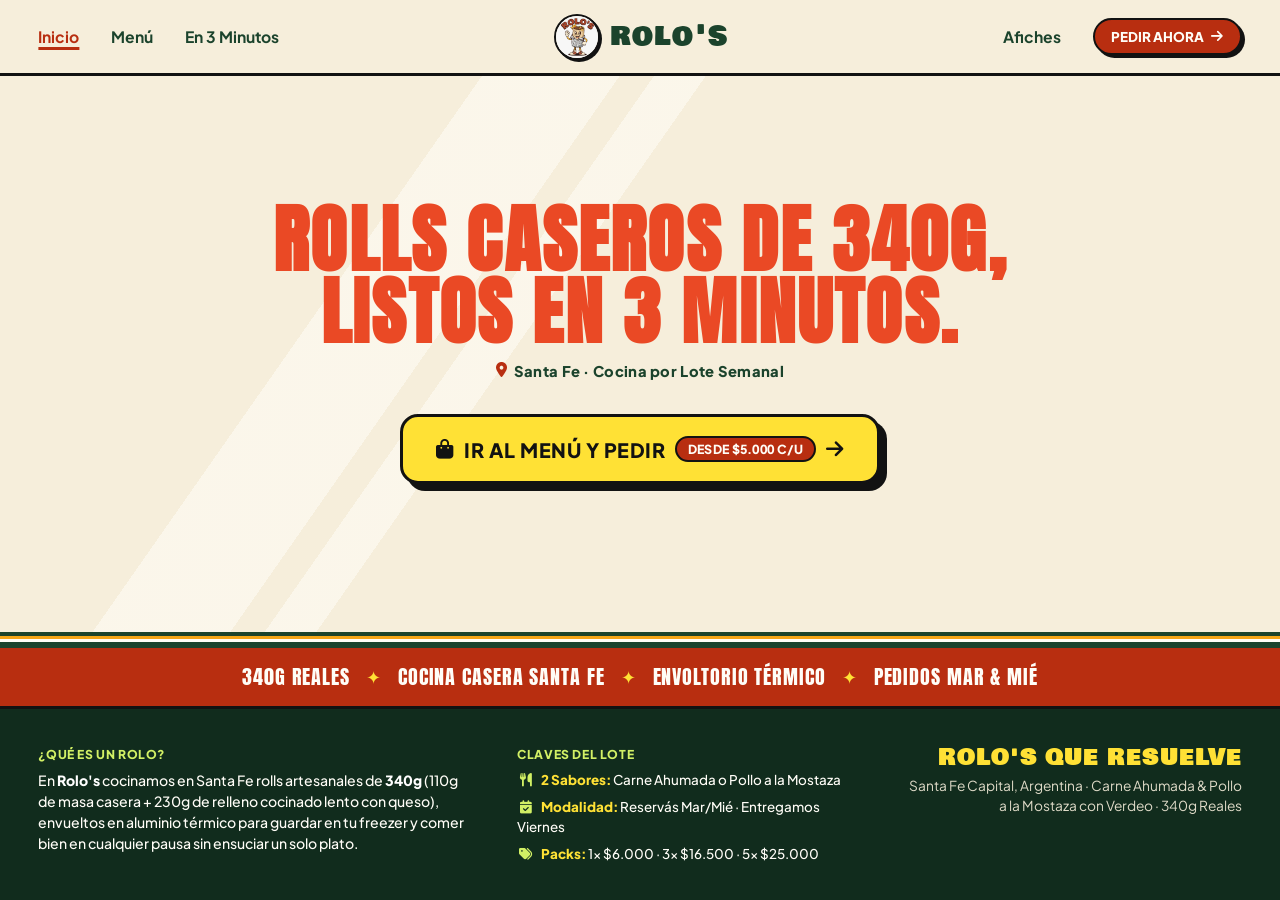
==== commit 42cc2bd7: "Reorder menu before packs, simplify hero CTA, and add spacing" ====
--- a/index.html
+++ b/index.html
@@ -86,7 +86,7 @@
         </p>
       </div>
 
-      <!-- 2. Botones de acción arriba de la info (máxima prioridad en mobile y desktop) -->
+      <!-- 2. Acción única directa al menú -->
       <div class="hero-action-row view-stagger-1">
         <button type="button" class="nb-btn nb-btn-cta-hero" id="btnHeroStartOrder" data-view-target="menu">
           <i class="fas fa-shopping-bag" aria-hidden="true"></i>
@@ -94,17 +94,6 @@
           <span class="cta-price-tag">Desde $5.000 c/u</span>
           <i class="fas fa-arrow-right" aria-hidden="true"></i>
         </button>
-
-        <div class="hero-subactions-pair">
-          <button type="button" class="nb-btn nb-btn-subaction cyan" id="btnHeroGoFlyers" data-view-target="afiches">
-            <i class="fas fa-images" aria-hidden="true"></i>
-            <span>VER AFICHES</span>
-          </button>
-          <a href="#como-calentar" class="nb-btn nb-btn-subaction cream" data-view-target="menu" data-scroll-target="como-calentar">
-            <i class="fas fa-fire" aria-hidden="true"></i>
-            <span>CÓMO CALENTAR</span>
-          </a>
-        </div>
       </div>
     </section>
 
@@ -152,30 +141,9 @@
           </div>
 
           <!-- PASO 1: Tramos de Pack (indicador automático) -->
+          <!-- PASO 1: Combiná los 2 Únicos Sabores de Rolo -->
           <div class="desktop-step-heading">
-            <span class="step-badge-num">1</span> Elegí un pack rápido <span class="step-highlight-pill">(o combiná abajo libremente)</span>
-          </div>
-          <div class="desktop-pack-pills" aria-label="Tramos de precio por cantidad">
-            <div class="pack-pill-btn is-readonly" data-desktop-pack="1">
-              <span class="pack-pill-tag">Precio unidad</span>
-              <span class="pack-pill-title">1 ROLO</span>
-              <span class="pack-pill-price">$6.000</span>
-            </div>
-            <div class="pack-pill-btn is-readonly" data-desktop-pack="3">
-              <span class="pack-pill-tag">Trío · $5.500 c/u</span>
-              <span class="pack-pill-title">PACK X 3</span>
-              <span class="pack-pill-price"><span class="pack-pill-old">$18.000</span>$16.500</span>
-            </div>
-            <div class="pack-pill-btn is-readonly" data-desktop-pack="5">
-              <span class="pack-pill-tag"><i class="fas fa-star" aria-hidden="true"></i> $5.000 c/u</span>
-              <span class="pack-pill-title">PACK X 5</span>
-              <span class="pack-pill-price"><span class="pack-pill-old">$30.000</span>$25.000</span>
-            </div>
-          </div>
-
-          <!-- PASO 2: Combiná los 2 Únicos Sabores de Rolo -->
-          <div class="desktop-step-heading">
-            <span class="step-badge-num">2</span> Combiná cuántos de cada sabor querés
+            <span class="step-badge-num">1</span> Combiná cuántos de cada sabor querés
           </div>
           <ul class="diner-menu-list">
             <!-- Sabor 1: Carne Ahumada -->
@@ -219,6 +187,25 @@
             </li>
           </ul>
 
+          <!-- Tramos de Pack (indicador automático) -->
+          <div class="desktop-pack-pills" aria-label="Tramos de precio por cantidad">
+            <div class="pack-pill-btn is-readonly" data-desktop-pack="1">
+              <span class="pack-pill-tag">Precio unidad</span>
+              <span class="pack-pill-title">1 ROLO</span>
+              <span class="pack-pill-price">$6.000</span>
+            </div>
+            <div class="pack-pill-btn is-readonly" data-desktop-pack="3">
+              <span class="pack-pill-tag">Trío · $5.500 c/u</span>
+              <span class="pack-pill-title">PACK X 3</span>
+              <span class="pack-pill-price"><span class="pack-pill-old">$18.000</span>$16.500</span>
+            </div>
+            <div class="pack-pill-btn is-readonly" data-desktop-pack="5">
+              <span class="pack-pill-tag"><i class="fas fa-star" aria-hidden="true"></i> $5.000 c/u</span>
+              <span class="pack-pill-title">PACK X 5</span>
+              <span class="pack-pill-price"><span class="pack-pill-old">$30.000</span>$25.000</span>
+            </div>
+          </div>
+
           <!-- Aviso Inteligente de Descuento en Vivo -->
           <div class="desktop-promo-nudge" id="desktopPromoNudge" role="status" aria-live="polite">
             <i class="fas fa-hand-point-up"></i>
@@ -230,7 +217,7 @@
       <!-- COLUMNA DERECHA (STICKY): VISOR DE MASCOTA ROLO + CHECKOUT WHATSAPP -->
       <aside class="desktop-counter-panel" aria-labelledby="desktopCounterHeading">
         <div class="desktop-step-heading" id="desktopCounterHeading" style="margin-bottom: 0.65rem;">
-          <span class="step-badge-num">3</span> Tu Rolo en vivo &amp; envío por WhatsApp
+          <span class="step-badge-num">2</span> Tu Rolo en vivo &amp; envío por WhatsApp
         </div>
 
         <!-- Visor Dinámico de Mascota(s) Seleccionada(s) -->
@@ -352,27 +339,6 @@
               <button type="button" class="sepidy-edit-dot" id="mBtnClearCart" aria-label="Reiniciar orden" style="background: #FFF;">
                 <i class="fas fa-redo-alt" aria-hidden="true"></i>
               </button>
-            </div>
-
-            <!-- Banner simple de descuentos por cantidad -->
-            <div class="m-discount-banner" aria-label="Descuentos por cantidad">
-              <div class="m-discount-title">Llevando más, pagás menos</div>
-              <div class="m-discount-tiers">
-                <div class="m-tier-pill" data-mobile-pack="1">
-                  <span class="m-tier-qty">1 Rolo</span>
-                  <strong class="m-tier-price">$6.000</strong>
-                </div>
-                <div class="m-tier-pill" data-mobile-pack="3">
-                  <span class="m-tier-qty">Pack x3</span>
-                  <strong class="m-tier-price">$16.500</strong>
-                  <small>$5.500 c/u</small>
-                </div>
-                <div class="m-tier-pill" data-mobile-pack="5">
-                  <span class="m-tier-qty">Pack x5</span>
-                  <strong class="m-tier-price">$25.000</strong>
-                  <small>$5.000 c/u</small>
-                </div>
-              </div>
             </div>
 
             <div class="sepidy-inner-sheet">
@@ -421,6 +387,27 @@
               </div>
             </div>
 
+            <!-- Banner simple de descuentos por cantidad -->
+            <div class="m-discount-banner" aria-label="Descuentos por cantidad">
+              <div class="m-discount-title">Llevando más, pagás menos</div>
+              <div class="m-discount-tiers">
+                <div class="m-tier-pill" data-mobile-pack="1">
+                  <span class="m-tier-qty">1 Rolo</span>
+                  <strong class="m-tier-price">$6.000</strong>
+                </div>
+                <div class="m-tier-pill" data-mobile-pack="3">
+                  <span class="m-tier-qty">Pack x3</span>
+                  <strong class="m-tier-price">$16.500</strong>
+                  <small>$5.500 c/u</small>
+                </div>
+                <div class="m-tier-pill" data-mobile-pack="5">
+                  <span class="m-tier-qty">Pack x5</span>
+                  <strong class="m-tier-price">$25.000</strong>
+                  <small>$5.000 c/u</small>
+                </div>
+              </div>
+            </div>
+
             <!-- Barra dinámica de ahorro hacia Pack x3 / x5 -->
             <div class="sepidy-invite-banner" id="mPromoUpsellBanner" aria-live="polite">
               <p id="mPromoUpsellText">Sumá tu primer Rolo ($6.000) o armá un <strong>Pack x3 ($16.500)</strong>.</p>
--- a/assets/css/styles.css
+++ b/assets/css/styles.css
@@ -957,12 +957,12 @@
   font-size: 0.78rem;
 }
 
-/* Paso 1: Selector Rápido de Pack */
+/* Tramos de Pack */
 .desktop-pack-pills {
   display: grid;
   grid-template-columns: repeat(3, 1fr);
-  gap: 0.75rem;
-  margin-bottom: 1.75rem;
+  gap: 0.9rem;
+  margin: 1.75rem 0 1.25rem;
 }
 
 .pack-pill-btn {
@@ -1631,8 +1631,8 @@
   border-radius: 18px;
   background: var(--nb-card-bg);
   box-shadow: 3px 3px 0px var(--nb-black);
-  padding: 0.85rem;
-  margin-bottom: 0.85rem;
+  padding: 0.95rem;
+  margin-bottom: 1.1rem;
   position: relative;
   flex-grow: 1;
 }
@@ -1643,8 +1643,8 @@
   border: 2px solid var(--nb-black);
   border-radius: 16px;
   box-shadow: 3px 3px 0 var(--nb-black);
-  padding: 0.65rem 0.7rem;
-  margin-bottom: 0.85rem;
+  padding: 0.75rem;
+  margin-bottom: 1.1rem;
 }
 
 .m-discount-title {
